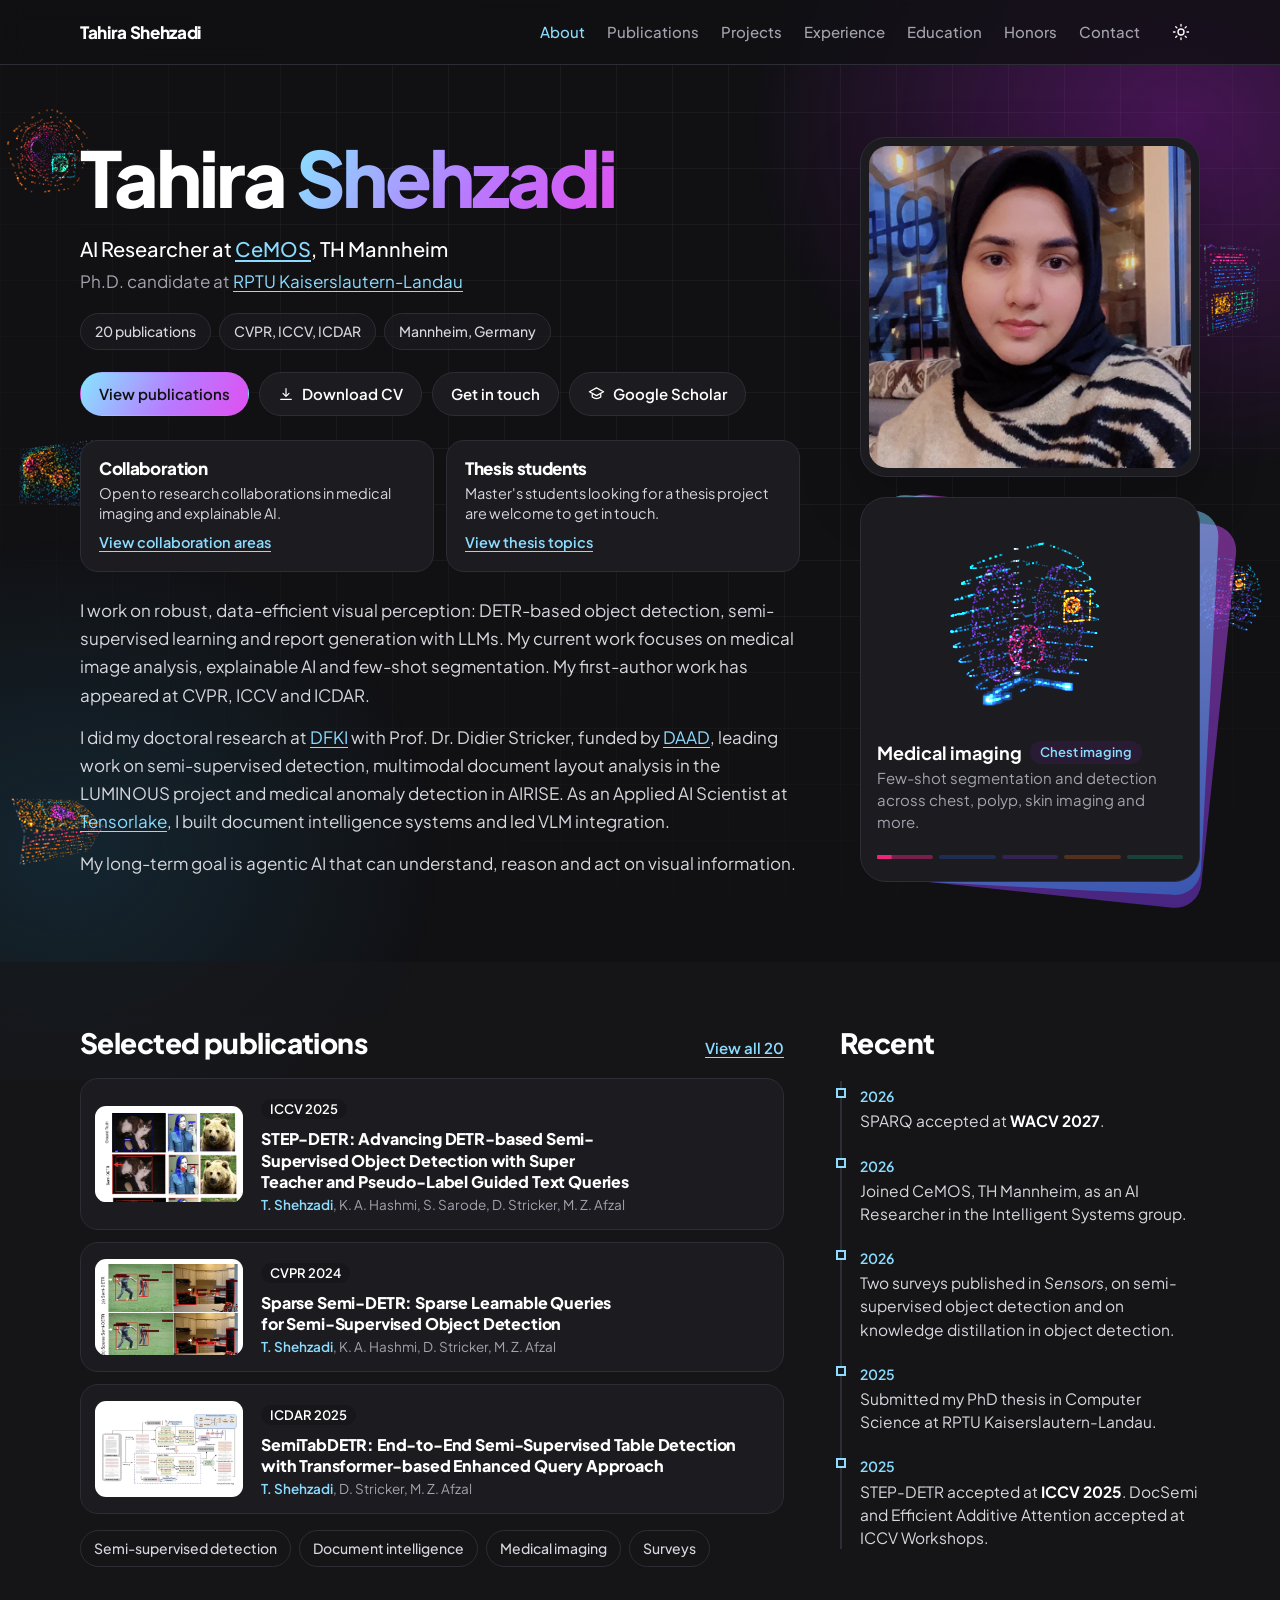
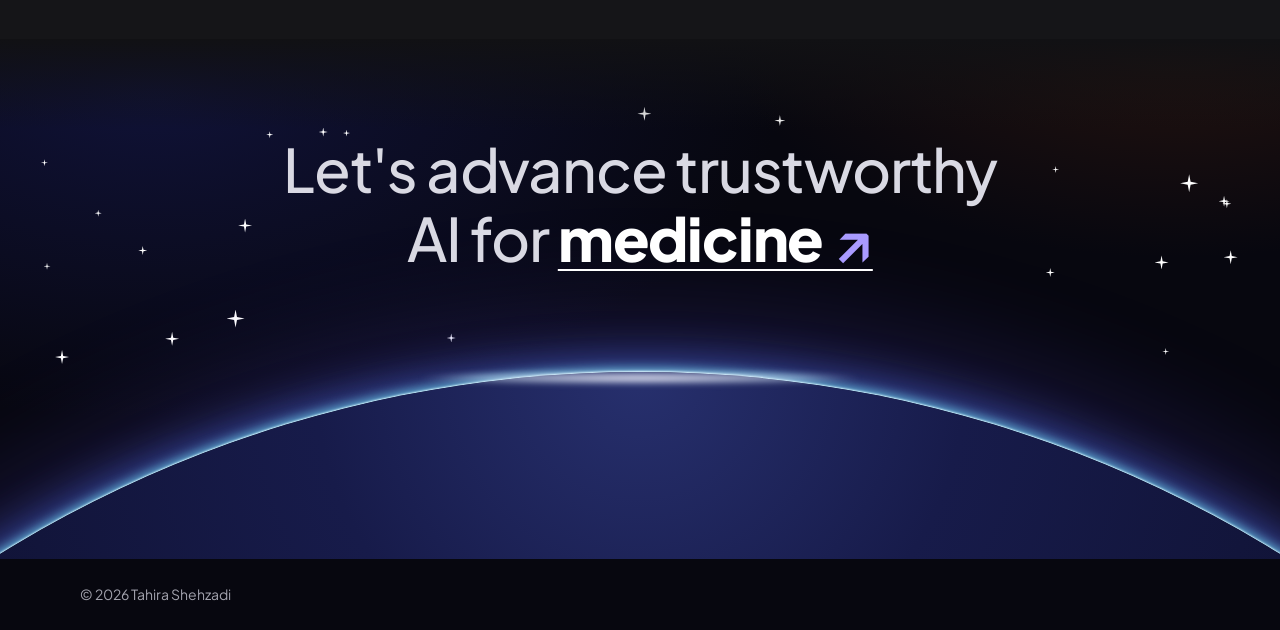
==== index.html @ 112db19a "Add thesis topic and collaboration pages Co-Authored-By: Claude Opus 5.5 <noreply@anthropic.com> Cla" ====
<!DOCTYPE html>
<html lang="en">
<head>
<meta charset="utf-8">
<meta name="viewport" content="width=device-width, initial-scale=1">
<title>Tahira Shehzadi</title>
<meta name="description" content="Tahira Shehzadi, AI Researcher at CeMOS, TH Mannheim. Research on object detection, medical image analysis, explainable AI and report generation with LLMs.">
<meta name="author" content="Tahira Shehzadi">
<meta property="og:title" content="Tahira Shehzadi">
<meta property="og:description" content="Research on object detection, medical image analysis, explainable AI and report generation with LLMs.">
<meta property="og:type" content="website">
<meta property="og:image" content="https://tahirashehzadi.github.io/assets/og.png">
<meta property="og:url" content="https://tahirashehzadi.github.io/">
<meta name="twitter:card" content="summary_large_image">
<meta name="twitter:image" content="https://tahirashehzadi.github.io/assets/og.png">
<link rel="canonical" href="https://tahirashehzadi.github.io/">
<script type="application/ld+json">{"@context":"https://schema.org","@type":"Person","name":"Tahira Shehzadi","jobTitle":"AI Researcher","url":"https://tahirashehzadi.github.io/","affiliation":{"@type":"Organization","name":"CeMOS, TH Mannheim"},"sameAs":["https://scholar.google.com/citations?user=-QzlQU8AAAAJ","https://github.com/tahirashehzadi","https://www.linkedin.com/in/tahira45/","https://x.com/tahira_31"]}</script>
<link rel="icon" href="data:image/svg+xml,%3Csvg xmlns='http://www.w3.org/2000/svg' viewBox='0 0 32 32'%3E%3Crect width='32' height='32' rx='6' fill='%231f2a3a'/%3E%3Cpath d='M6 12V6h6M20 6h6v6M26 20v6h-6M12 26H6v-6' fill='none' stroke='%2338bdde' stroke-width='2.5'/%3E%3C/svg%3E">
<link rel="preconnect" href="https://fonts.googleapis.com">
<link rel="preconnect" href="https://fonts.gstatic.com" crossorigin>
<link rel="stylesheet" href="https://fonts.googleapis.com/css2?family=Plus+Jakarta+Sans:wght@400;500;600;700;800&display=swap">
<link rel="stylesheet" href="style.css?v=20261118r">
<script>(function(){var d=document.documentElement,t;d.classList.add('js');try{t=localStorage.getItem('site-theme')}catch(e){}if(t!=='light')d.classList.add('dark')})();</script>
</head>
<body>
<canvas class="bg-cloud" id="bg-cloud" aria-hidden="true"></canvas>
<a class="skip" href="#main">Skip to content</a>
<header class="top"><div class="wrap top-in">
  <a class="brand" href="#about">Tahira Shehzadi</a>
  <button class="icon-btn menu" type="button" id="menu" aria-expanded="false" aria-controls="nav" aria-label="Menu"><svg class="ico" viewBox="0 0 24 24" width="20" height="20" aria-hidden="true"><path d="M4 7h16M4 12h16M4 17h16"/></svg></button>
  <nav id="nav" aria-label="Main"><a href="#about" data-nav="about">About</a><a href="#publications" data-nav="publications">Publications</a><a href="#projects" data-nav="projects">Projects</a><a href="#experience" data-nav="experience">Experience</a><a href="#education" data-nav="education">Education</a><a href="#honors" data-nav="honors">Honors</a><a href="#contact" data-nav="contact">Contact</a></nav>
  <button class="icon-btn" type="button" id="theme" aria-label="Switch color theme"><span class="i-moon"><svg class="ico" viewBox="0 0 24 24" width="18" height="18" aria-hidden="true"><path d="M20 14.500A8.5 8.5 0 0 1 9.5 4a8.5 8.5 0 1 0 10.5 10.500z"/></svg></span><span class="i-sun"><svg class="ico" viewBox="0 0 24 24" width="18" height="18" aria-hidden="true"><circle cx="12" cy="12" r="4"/><path d="M12 2v2M12 20v2M2 12h2M20 12h2M5 5l1.5 1.500M17.5 17.5 19 19M5 19l1.5-1.500M17.5 6.5 19 5"/></svg></span></button>
</div></header>
<main id="main">
<section class="page" id="about" aria-labelledby="h-about">
<div class="hero">
<div class="wrap hero-grid">
  <div class="intro">
    <h1 id="h-about" tabindex="-1">Tahira <span class="grad">Shehzadi</span></h1>
    <p class="role">AI Researcher at <a href="https://www.cemos.hs-mannheim.de/" target="_blank" rel="noopener">CeMOS</a>, TH Mannheim</p>
    <p class="role sub">Ph.D. candidate at <a href="https://rptu.de/" target="_blank" rel="noopener">RPTU Kaiserslautern-Landau</a></p>
    <ul class="pills"><li>20 publications</li><li>CVPR, ICCV, ICDAR</li><li>Mannheim, Germany</li></ul>
    <div class="actions">
      <a class="btn primary" href="#publications">View publications</a>
      <a class="btn" href="assets/CV.pdf" target="_blank" rel="noopener" data-cv><svg class="ico" viewBox="0 0 24 24" width="16" height="16" aria-hidden="true"><path d="M12 4v11M7.5 11l4.5 4.5 4.5-4.500M4 20h16"/></svg>Download CV</a>
      <a class="btn" href="#contact">Get in touch</a>
      <a class="btn" href="https://scholar.google.com/citations?user=-QzlQU8AAAAJ&amp;hl=en" target="_blank" rel="noopener"><svg class="ico" viewBox="0 0 24 24" width="17" height="17" aria-hidden="true"><path d="M12 4 2 9.5 12 15l10-5.5z"/><path d="M6 12.5V17c3.5 2.7 8.5 2.7 12 0v-4.5"/></svg>Google Scholar</a>
    </div>
    <div class="connect-grid">
      <article><h2>Collaboration</h2><p>Open to research collaborations in medical imaging and explainable AI.</p><a href="#collaboration">View collaboration areas</a></article>
      <article><h2>Thesis students</h2><p>Master's students looking for a thesis project are welcome to get in touch.</p><a href="#thesis-topics">View thesis topics</a></article>
    </div>
    <p>I work on robust, data-efficient visual perception: DETR-based object detection, semi-supervised learning and report generation with LLMs. My current work focuses on medical image analysis, explainable AI and few-shot segmentation. My first-author work has appeared at CVPR, ICCV and ICDAR.</p>
    <p>I did my doctoral research at <a href="https://av.dfki.de/" target="_blank" rel="noopener">DFKI</a> with Prof. Dr. Didier Stricker, funded by <a href="https://www.daad.de/en/the-daad/who-we-are/" target="_blank" rel="noopener">DAAD</a>, leading work on semi-supervised detection, multimodal document layout analysis in the LUMINOUS project and medical anomaly detection in AIRISE. As an Applied AI Scientist at <a href="https://www.tensorlake.ai" target="_blank" rel="noopener">Tensorlake</a>, I built document intelligence systems and led VLM integration.</p>
    <p>My long-term goal is agentic AI that can understand, reason and act on visual information.</p>
  </div>
  <div class="side"><figure class="portrait"><img src="assets/tahira.webp" alt="Portrait of Tahira Shehzadi" width="720" height="770"></figure><figure class="cloud"><div class="cloud-card"><canvas id="cloud" role="img" aria-label="Colorful rotating 3D point cloud that changes between medical images, a document, a neural network, a model explanation and a written report"></canvas><figcaption><div id="cloud-copy"><div class="cloud-head"><strong id="cloud-title">Medical imaging</strong><span id="cloud-sub">Chest imaging</span></div><p id="cloud-text">Few-shot segmentation and detection across chest, polyp, skin imaging and more.</p></div><div class="cloud-tabs" role="group" aria-label="Choose a research area"><button type="button" data-cloud="0" data-title="Medical imaging" data-text="Few-shot segmentation and detection across chest, polyp, skin imaging and more." style="--tab:#ec267c" aria-label="Medical imaging"><i></i></button><button type="button" data-cloud="1" data-title="Document intelligence" data-text="Reading layouts, tables and fine details in complex documents." style="--tab:#2563eb" aria-label="Document intelligence"><i></i></button><button type="button" data-cloud="2" data-title="Detection transformers" data-text="DETR-based models that learn to detect objects from limited annotation." style="--tab:#7c3aed" aria-label="Detection transformers"><i></i></button><button type="button" data-cloud="3" data-title="Explainable AI" data-text="Making medical AI models transparent and understandable for clinicians." style="--tab:#f97316" aria-label="Explainable AI"><i></i></button><button type="button" data-cloud="4" data-title="Report generation" data-text="Using LLMs to turn visual findings into clear, structured reports." style="--tab:#10b981" aria-label="Report generation"><i></i></button></div></figcaption></div></figure></div>
</div></div>
<div class="band">
<div class="wrap band-grid">
  <div><div class="sel-head"><h2>Selected publications</h2><a href="#publications">View all 20</a></div><div class="sel-list"><article class="sel"><div class="sel-img"><img src="assets/step-detr.webp" alt="STEP-DETR figure" width="780" height="730" loading="lazy"></div><div><span class="badge">ICCV 2025</span><h3><a href="https://openaccess.thecvf.com/content/ICCV2025/papers/Shehzadi_STEP-DETR_Advancing_DETR-based_Semi-Supervised_Object_Detection_with_Super_Teacher_and_ICCV_2025_paper.pdf" target="_blank" rel="noopener">STEP-DETR: Advancing DETR-based Semi-Supervised Object Detection with Super Teacher and Pseudo-Label Guided Text Queries</a></h3><p><strong>T. Shehzadi</strong>, K. A. Hashmi, S. Sarode, D. Stricker, M. Z. Afzal</p></div></article><article class="sel"><div class="sel-img"><img src="assets/sparse-semi-detr.webp" alt="Sparse Semi-DETR figure" width="900" height="634" loading="lazy"></div><div><span class="badge">CVPR 2024</span><h3><a href="https://openaccess.thecvf.com/content/CVPR2024/papers/Shehzadi_Sparse_Semi-DETR_Sparse_Learnable_Queries_for_Semi-Supervised_Object_Detection_CVPR_2024_paper.pdf" target="_blank" rel="noopener">Sparse Semi-DETR: Sparse Learnable Queries for Semi-Supervised Object Detection</a></h3><p><strong>T. Shehzadi</strong>, K. A. Hashmi, D. Stricker, M. Z. Afzal</p></div></article><article class="sel"><div class="sel-img"><img src="assets/semitabdetr.webp" alt="SemiTabDETR figure" width="900" height="477" loading="lazy"></div><div><span class="badge">ICDAR 2025</span><h3><a href="https://link.springer.com/chapter/10.1007/978-3-032-04614-7_15" target="_blank" rel="noopener">SemiTabDETR: End-to-End Semi-Supervised Table Detection with Transformer-based Enhanced Query Approach</a></h3><p><strong>T. Shehzadi</strong>, D. Stricker, M. Z. Afzal</p></div></article></div><nav class="filters sel-topics" aria-label="Browse publications by topic"><a class="filter" href="#publications-semi">Semi-supervised detection</a><a class="filter" href="#publications-documents">Document intelligence</a><a class="filter" href="#publications-medical">Medical imaging</a><a class="filter" href="#publications-surveys">Surveys</a></nav></div>
  <aside class="recent"><h2>Recent</h2><ol><li><time>2026</time><p>SPARQ accepted at <strong>WACV 2027</strong>.</p></li><li><time>2026</time><p>Joined CeMOS, TH Mannheim, as an AI Researcher in the Intelligent Systems group.</p></li><li><time>2026</time><p>Two surveys published in <em>Sensors</em>, on semi-supervised object detection and on knowledge distillation in object detection.</p></li><li><time>2025</time><p>Submitted my PhD thesis in Computer Science at RPTU Kaiserslautern-Landau.</p></li><li><time>2025</time><p>STEP-DETR accepted at <strong>ICCV 2025</strong>. DocSemi and Efficient Additive Attention accepted at ICCV Workshops.</p></li></ol></aside>
</div></div>
</section>
<section class="page" id="publications" aria-labelledby="h-publications"><div class="wrap narrow"><header class="page-head"><h1 id="h-publications" tabindex="-1">Publications</h1><p class="lead"><a href="https://scholar.google.com/citations?user=-QzlQU8AAAAJ&amp;hl=en" target="_blank" rel="noopener">Full list on Google Scholar</a></p></header>
<label class="search"><svg class="ico" viewBox="0 0 24 24" width="17" height="17" aria-hidden="true"><circle cx="11" cy="11" r="6.5"/><path d="m16 16 4.5 4.5"/></svg><span class="vh">Search publications</span><input id="q" type="search" placeholder="Search by title, author or venue" autocomplete="off"></label>
<nav class="filters" aria-label="Filter by topic"><a class="filter" href="#publications" data-filter="all">All</a><a class="filter" href="#publications-semi" data-filter="semi">Semi-supervised object detection</a><a class="filter" href="#publications-documents" data-filter="documents">Document layout and table detection</a><a class="filter" href="#publications-medical" data-filter="medical">Medical imaging</a><a class="filter" href="#publications-surveys" data-filter="surveys">Surveys and reviews</a><a class="filter" href="#publications-other" data-filter="other">Other contributions</a></nav>
<p class="count" id="count" role="status"></p>
<section class="pub-group" data-group="semi"><h2>Semi-supervised object detection</h2><article class="pub featured" data-topic="semi">
  <div class="pub-body">
    <p class="badges"><span class="badge">ICCV 2025</span><span class="badge strong">Featured</span></p>
    <h3>STEP-DETR: Advancing DETR-based Semi-Supervised Object Detection with Super Teacher and Pseudo-Label Guided Text Queries</h3>
    <p class="authors"><strong>T. Shehzadi</strong>, K. A. Hashmi, S. Sarode, D. Stricker, M. Z. Afzal</p>
    <ul class="points"><li>Super Teacher generates higher-quality pseudo-labels for the student.</li><li>Pseudo-Label Text Queries balance confidence across common and rare categories.</li><li>Denoising Text Guided Object Queries use contrastive learning to separate objects from background.</li><li>Reaches 45.4 mAP with 10% labeled data, 1.9 above Semi-DETR.</li></ul>
    <p class="links"><a class="chip-link" href="https://openaccess.thecvf.com/content/ICCV2025/papers/Shehzadi_STEP-DETR_Advancing_DETR-based_Semi-Supervised_Object_Detection_with_Super_Teacher_and_ICCV_2025_paper.pdf" target="_blank" rel="noopener">Paper</a><a class="chip-link" href="https://openaccess.thecvf.com/content/ICCV2025/supplemental/Shehzadi_STEP-DETR_Advancing_DETR-based_ICCV_2025_supplemental.pdf" target="_blank" rel="noopener">Supplementary</a><a class="chip-link" href="https://iccv.thecvf.com/media/iccv-2025/Slides/1214_8PMPvKr.pdf" target="_blank" rel="noopener">Slides</a><a class="chip-link" href="https://iccv.thecvf.com/media/PosterPDFs/ICCV%202025/1214.png?t=1758726975.4345603" target="_blank" rel="noopener">Poster</a><button class="chip-link" type="button" data-bib>BibTeX</button></p><template>@InProceedings{Shehzadi_2025_ICCV,
  author    = {Shehzadi, Tahira and Hashmi, Khurram Azeem and Sarode, Shalini and Stricker, Didier and Afzal, Muhammad Zeshan},
  title     = {STEP-DETR: Advancing DETR-based Semi-Supervised Object Detection with Super Teacher and Pseudo-Label Guided Text Queries},
  booktitle = {Proceedings of the IEEE/CVF International Conference on Computer Vision (ICCV)},
  month     = {October},
  year      = {2025},
  pages     = {3069-3079}
}</template>
  </div>
  <div class="teaser"><img src="assets/step-detr.webp" alt="STEP-DETR figure" width="780" height="730" loading="lazy"></div>
</article><article class="pub featured" data-topic="semi">
  <div class="pub-body">
    <p class="badges"><span class="badge">CVPR 2024</span><span class="badge strong">Featured</span></p>
    <h3>Sparse Semi-DETR: Sparse Learnable Queries for Semi-Supervised Object Detection</h3>
    <p class="authors"><strong>T. Shehzadi</strong>, K. A. Hashmi, D. Stricker, M. Z. Afzal</p>
    <ul class="points"><li>Query Refinement Module improves object queries, helping with small and partially occluded objects.</li><li>Reliable Pseudo-Label Filtering Module keeps only high-quality pseudo-labels.</li><li>Evaluated on the MS-COCO and Pascal VOC detection benchmarks.</li></ul>
    <p class="links"><a class="chip-link" href="https://openaccess.thecvf.com/content/CVPR2024/papers/Shehzadi_Sparse_Semi-DETR_Sparse_Learnable_Queries_for_Semi-Supervised_Object_Detection_CVPR_2024_paper.pdf" target="_blank" rel="noopener">Paper</a><a class="chip-link" href="https://www.youtube.com/watch?v=lCjCveKC8ys&amp;ab_channel=TahiraShehzadi" target="_blank" rel="noopener">Video</a><a class="chip-link" href="https://openaccess.thecvf.com/content/CVPR2024/supplemental/Shehzadi_Sparse_Semi-DETR_Sparse_CVPR_2024_supplemental.pdf" target="_blank" rel="noopener">Supplementary</a><a class="chip-link" href="https://cvpr.thecvf.com/media/cvpr-2024/Slides/30138.pdf" target="_blank" rel="noopener">Slides</a><a class="chip-link" href="https://cvpr.thecvf.com/media/PosterPDFs/CVPR%202024/30138.png?t=1717582596.821112" target="_blank" rel="noopener">Poster</a></p>
  </div>
  <div class="teaser"><img src="assets/sparse-semi-detr.webp" alt="Sparse Semi-DETR figure" width="900" height="634" loading="lazy"></div>
</article><article class="pub" data-topic="semi">
  <div class="pub-body">
    <p class="badges"><span class="badge">Applied Sciences 2022</span></p>
    <h3>Mask-Aware Semi-Supervised Object Detection in Floor Plans</h3>
    <p class="authors"><strong>T. Shehzadi</strong>, K. A. Hashmi, A. Pagani, M. Liwicki, D. Stricker, M. Z. Afzal</p>
    
    <p class="links"><a class="chip-link" href="https://www.mdpi.com/2076-3417/12/19/9398" target="_blank" rel="noopener">Paper</a></p>
  </div>
  <div class="teaser"><img src="assets/floor-plan.webp" alt="Mask-Aware Semi-Supervised Object Detection in Floor Plans figure" width="900" height="562" loading="lazy"></div>
</article></section><section class="pub-group" data-group="documents"><h2>Document layout and table detection</h2><article class="pub" data-topic="documents">
  <div class="pub-body">
    <p class="badges"><span class="badge">ICDAR 2025</span></p>
    <h3>SemiTabDETR: End-to-End Semi-Supervised Table Detection with Transformer-based Enhanced Query Approach</h3>
    <p class="authors"><strong>T. Shehzadi</strong>, D. Stricker, M. Z. Afzal</p>
    
    <p class="links"><a class="chip-link" href="https://link.springer.com/chapter/10.1007/978-3-032-04614-7_15" target="_blank" rel="noopener">Paper</a></p>
  </div>
  <div class="teaser"><img src="assets/semitabdetr.webp" alt="SemiTabDETR figure" width="900" height="477" loading="lazy"></div>
</article><article class="pub" data-topic="documents">
  <div class="pub-body">
    <p class="badges"><span class="badge">ICCV Workshop 2025</span></p>
    <h3>Efficient Additive Attention for Transformer-based Semi-supervised Document Layout Analysis</h3>
    <p class="authors"><strong>T. Shehzadi</strong>, I. Ifza, D. Stricker, M. Z. Afzal</p>
    
    <p class="links"><a class="chip-link" href="https://openaccess.thecvf.com/content/ICCV2025W/WiCV/papers/Shehzadi_Efficient_Additive_Attention_for_Transformer-based_Semi-supervised_Document_Layout_Analysis_ICCVW_2025_paper.pdf" target="_blank" rel="noopener">Paper</a></p>
  </div>
  <div class="teaser"><img src="assets/additive.webp" alt="Efficient Additive Attention for Transformer-based Semi-supervised Document Layout Analysis figure" width="900" height="381" loading="lazy"></div>
</article><article class="pub" data-topic="documents">
  <div class="pub-body">
    <p class="badges"><span class="badge">ICCV Workshop 2025</span></p>
    <h3>DocSemi: Efficient Document Layout Analysis with Guided Queries</h3>
    <p class="authors"><strong>T. Shehzadi</strong>, I. Ifza, D. Stricker, M. Z. Afzal</p>
    
    <p class="links"><a class="chip-link" href="https://openaccess.thecvf.com/content/ICCV2025W/VisionDocs/papers/Shehzadi_DocSemi_Efficient_Document_Layout_Analysis_with_Guided_Queries_ICCVW_2025_paper.pdf" target="_blank" rel="noopener">Paper</a></p>
  </div>
  <div class="teaser"><img src="assets/docsemi.webp" alt="DocSemi figure" width="900" height="270" loading="lazy"></div>
</article><article class="pub" data-topic="documents">
  <div class="pub-body">
    <p class="badges"><span class="badge">ICDAR 2024</span></p>
    <h3>A Hybrid Approach for Document Layout Analysis in Document Images</h3>
    <p class="authors"><strong>T. Shehzadi</strong>, D. Stricker, M. Z. Afzal</p>
    
    <p class="links"><a class="chip-link" href="https://link.springer.com/chapter/10.1007/978-3-031-70546-5_2" target="_blank" rel="noopener">Paper</a></p>
  </div>
  <div class="teaser"><img src="assets/hybrid.webp" alt="A Hybrid Approach for Document Layout Analysis in Document Images figure" width="900" height="900" loading="lazy"></div>
</article><article class="pub" data-topic="documents">
  <div class="pub-body">
    <p class="badges"><span class="badge">ICDAR 2024</span></p>
    <h3>Towards End-to-End Semi-Supervised Table Detection with Semantic Aligned Matching Transformer</h3>
    <p class="authors"><strong>T. Shehzadi</strong>, S. Sarode, D. Stricker, M. Z. Afzal</p>
    
    <p class="links"><a class="chip-link" href="https://link.springer.com/chapter/10.1007/978-3-031-70549-6_18" target="_blank" rel="noopener">Paper</a></p>
  </div>
  <div class="teaser"><img src="assets/sam-table.webp" alt="Towards End-to-End Semi-Supervised Table Detection with Semantic Aligned Matching Transformer figure" width="900" height="447" loading="lazy"></div>
</article><article class="pub" data-topic="documents">
  <div class="pub-body">
    <p class="badges"><span class="badge">ICDAR Workshop 2024</span></p>
    <h3>Enhanced Bank Check Security: Introducing a Novel Dataset and Transformer-Based Approach for Detection and Verification</h3>
    <p class="authors">M. S. Khan*, <strong>T. Shehzadi*</strong>, R. Noor, D. Stricker, M. Z. Afzal</p>
    
    <p class="links"><a class="chip-link" href="https://link.springer.com/chapter/10.1007/978-3-031-70442-0_3" target="_blank" rel="noopener">Paper</a><a class="chip-link" href="https://github.com/tahirashehzadi/bank-check-security/blob/main/README.md" target="_blank" rel="noopener">Code</a></p>
  </div>
  <div class="teaser"><img src="assets/bank-check.webp" alt="Enhanced Bank Check Security figure" width="900" height="545" loading="lazy"></div>
</article><article class="pub" data-topic="documents">
  <div class="pub-body">
    <p class="badges"><span class="badge">IJDAR 2024</span></p>
    <h3>End-to-End Semi-Supervised Approach with Modulated Object Queries for Table Detection in Documents</h3>
    <p class="authors">I. Ehsan, <strong>T. Shehzadi</strong>, D. Stricker, M. Z. Afzal</p>
    
    <p class="links"><a class="chip-link" href="https://link.springer.com/article/10.1007/s10032-024-00471-0" target="_blank" rel="noopener">Paper</a></p>
  </div>
  <div class="teaser"><img src="assets/ijdar.webp" alt="End-to-End Semi-Supervised Approach with Modulated Object Queries for Table Detection in Documents figure" width="900" height="493" loading="lazy"></div>
</article><article class="pub" data-topic="documents">
  <div class="pub-body">
    <p class="badges"><span class="badge">ICDAR Workshop 2024</span></p>
    <h3>UnSupDLA: Towards Unsupervised Document Layout Analysis</h3>
    <p class="authors">T. Sheikh*, <strong>T. Shehzadi*</strong>, R. Noor, D. Stricker, M. Z. Afzal</p>
    
    <p class="links"><a class="chip-link" href="https://link.springer.com/chapter/10.1007/978-3-031-70442-0_9" target="_blank" rel="noopener">Paper</a></p>
  </div>
  <div class="teaser"><img src="assets/unsupdla.webp" alt="UnSupDLA figure" width="900" height="644" loading="lazy"></div>
</article><article class="pub" data-topic="documents">
  <div class="pub-body">
    <p class="badges"><span class="badge">ICDAR 2023</span></p>
    <h3>Towards End-to-End Semi-Supervised Table Detection with Deformable Transformer</h3>
    <p class="authors"><strong>T. Shehzadi</strong>, K. A. Hashmi, M. Liwicki, D. Stricker, M. Z. Afzal</p>
    
    <p class="links"><a class="chip-link" href="https://link.springer.com/chapter/10.1007/978-3-031-41679-8_4" target="_blank" rel="noopener">Paper</a></p>
  </div>
  <div class="teaser"><img src="assets/def-semi.webp" alt="Towards End-to-End Semi-Supervised Table Detection with Deformable Transformer figure" width="900" height="598" loading="lazy"></div>
</article></section><section class="pub-group" data-group="medical"><h2>Medical imaging</h2><article class="pub" data-topic="medical">
  <div class="pub-body">
    <p class="badges"><span class="badge">MIUA 2025</span></p>
    <h3>FD-SSD: Semi-supervised Detection of Bone Fenestration and Dehiscence in Intraoral Images</h3>
    <p class="authors"><strong>T. Shehzadi</strong>, I. Ifza, D. Stricker, M. Z. Afzal</p>
    
    <p class="links"><a class="chip-link" href="https://link.springer.com/chapter/10.1007/978-3-031-98691-8_1" target="_blank" rel="noopener">Paper</a></p>
  </div>
  <div class="teaser"><img src="assets/fd-ssd.webp" alt="FD-SSD figure" width="900" height="533" loading="lazy"></div>
</article></section><section class="pub-group" data-group="surveys"><h2>Surveys and reviews</h2><article class="pub" data-topic="surveys">
  <div class="pub-body">
    <p class="badges"><span class="badge">Sensors 2026</span></p>
    <h3>Semi-Supervised Object Detection: A Survey on Progress from CNN to Transformer</h3>
    <p class="authors"><strong>T. Shehzadi</strong>, I. Ifza, M. Liwicki, D. Stricker, M. Z. Afzal</p>
    
    <p class="links"><a class="chip-link" href="https://www.mdpi.com/1424-8220/26/1/310" target="_blank" rel="noopener">Paper</a></p>
  </div>
  <div class="teaser"><img src="assets/semi-review.webp" alt="Semi-Supervised Object Detection figure" width="900" height="707" loading="lazy"></div>
</article><article class="pub" data-topic="surveys">
  <div class="pub-body">
    <p class="badges"><span class="badge">Sensors 2026</span></p>
    <h3>Knowledge Distillation in Object Detection: A Survey from CNN to Transformer</h3>
    <p class="authors"><strong>T. Shehzadi</strong>, R. Noor, I. Ifza, M. Liwicki, D. Stricker, M. Z. Afzal</p>
    
    <p class="links"><a class="chip-link" href="https://www.mdpi.com/1424-8220/26/1/292" target="_blank" rel="noopener">Paper</a></p>
  </div>
  <div class="teaser"><img src="assets/kd-survey.webp" alt="Knowledge Distillation in Object Detection figure" width="900" height="448" loading="lazy"></div>
</article><article class="pub" data-topic="surveys">
  <div class="pub-body">
    <p class="badges"><span class="badge">Sensors 2025</span></p>
    <h3>Object Detection with Transformers: A Review</h3>
    <p class="authors"><strong>T. Shehzadi</strong>, K. A. Hashmi, D. Stricker, M. Z. Afzal</p>
    
    <p class="links"><a class="chip-link" href="https://www.mdpi.com/1424-8220/25/19/6025" target="_blank" rel="noopener">Paper</a><a class="chip-link" href="https://github.com/mindgarage-shan/transformer_object_detection_survey" target="_blank" rel="noopener">Code</a></p>
  </div>
  <div class="teaser"><img src="assets/transformer-survey.webp" alt="Object Detection with Transformers figure" width="900" height="559" loading="lazy"></div>
</article></section><section class="pub-group" data-group="other"><h2>Other contributions</h2><article class="pub" data-topic="other">
  <div class="pub-body">
    <p class="badges"><span class="badge">IntelliSys 2025</span></p>
    <h3>Classroom-Inspired Multi-mentor Distillation with Adaptive Learning Strategies</h3>
    <p class="authors">S. Sarode, M. S. Khan, <strong>T. Shehzadi</strong>, D. Stricker, M. Z. Afzal</p>
    
    <p class="links"><a class="chip-link" href="https://link.springer.com/chapter/10.1007/978-3-031-99965-9_19" target="_blank" rel="noopener">Paper</a></p>
  </div>
  <div class="teaser"><img src="assets/classroom-kd.webp" alt="Classroom-Inspired Multi-mentor Distillation with Adaptive Learning Strategies figure" width="900" height="408" loading="lazy"></div>
</article><article class="pub" data-topic="other">
  <div class="pub-body">
    <p class="badges"><span class="badge">IRASE 2021</span></p>
    <h3>Geometric Features and Traffic Dynamic Analysis on 4-leg Intersections</h3>
    <p class="authors">W. Saeed, M. S. Saleh, M. N. Gull, H. Raza, R. Saeed, <strong>T. Shehzadi</strong></p>
    
    <p class="links"><a class="chip-link" href="https://akjournals.com/view/journals/1848/15/2/article-p171.xml" target="_blank" rel="noopener">Paper</a></p>
  </div>
  <div class="teaser"><img src="assets/traffic.webp" alt="Geometric Features and Traffic Dynamic Analysis on 4-leg Intersections figure" width="900" height="376" loading="lazy"></div>
</article><article class="pub" data-topic="other">
  <div class="pub-body">
    <p class="badges"><span class="badge">IRASE 2021</span></p>
    <h3>Protein Active Site Prediction for Early Drug Discovery and Designing</h3>
    <p class="authors">A. Yousaf, <strong>T. Shehzadi</strong>, A. Farooq, K. Ilyas</p>
    
    <p class="links"><a class="chip-link" href="https://www.researchgate.net/publication/354444464_Protein_active_site_prediction_for_early_drug_discovery_and_designing" target="_blank" rel="noopener">Paper</a></p>
  </div>
  <div class="teaser"><img src="assets/protein.webp" alt="Protein Active Site Prediction for Early Drug Discovery and Designing figure" width="900" height="656" loading="lazy"></div>
</article><article class="pub" data-topic="other">
  <div class="pub-body">
    <p class="badges"><span class="badge">RAEE &amp; CS 2020</span></p>
    <h3>Intelligent Predictor Using Cancer-Related Biologically Information Extraction from Cancer Transcriptomes</h3>
    <p class="authors"><strong>T. Shehzadi</strong>, A. Majid, M. Hameed, A. Farooq, A. Yousaf</p>
    
    <p class="links"><a class="chip-link" href="https://ieeexplore.ieee.org/document/9265692" target="_blank" rel="noopener">Paper</a></p>
  </div>
  <div class="teaser"><img src="assets/cancer-pred.webp" alt="Intelligent Predictor Using Cancer-Related Biologically Information Extraction from Cancer Transcriptomes figure" width="900" height="422" loading="lazy"></div>
</article></section>
<p class="empty" id="empty" hidden>No papers match this search. Try a shorter term or select All.</p>
<p class="note">* Equal contribution</p></div></section>
<section class="page" id="projects" aria-labelledby="h-projects"><div class="wrap narrow"><header class="page-head"><h1 id="h-projects" tabindex="-1">Projects</h1><p class="lead">Current research and applied work.</p></header><section class="proj-part"><h2>Current work</h2><div class="work-grid"><article><h3>Explainable AI</h3><p>I work on making medical AI models more transparent and understandable for clinicians.</p></article><article><h3>Report generation with LLMs</h3><p>I explore how LLMs can turn visual findings into clear, structured reports that people can check against the image.</p></article><article><h3>Few-shot medical segmentation</h3><p>I work on segmenting structures in medical images from only a few annotated examples.</p></article></div></section><section class="proj-part"><h2>Applied projects</h2><article class="project">
  <div class="media"><img src="assets/generic-detection-hd.webp" alt="Generic object detection in challenging visual environments demonstration" width="1174" height="484" loading="lazy"></div>
  <div><p class="meta">Small, occluded and rare objects</p><h2>Generic object detection in challenging visual environments</h2><p>Detectors often struggle when objects cover only a few pixels, are partly hidden, or barely appear in the training data. This work strengthens spatial reasoning in dense scenes, recovers obscured objects from contextual cues, and stabilizes confidence for rare classes, so detection stays consistent in crowded scenes and long-tail distributions.</p><p class="tags"><span>Small objects</span><span>Occlusion</span><span>Long-tail detection</span></p></div>
</article><article class="project">
  <div class="media"><img src="assets/document-parsing-hd.webp" alt="Unified document parsing with fine-grained element detection demonstration" width="1500" height="820" loading="lazy"></div>
  <div><p class="meta">Document parsing</p><h2>Unified document parsing with fine-grained element detection</h2><p>Complex documents pack many visual components into dense layouts. Beyond text blocks, tables, figures and forms, this pipeline handles citations, handwritten and digital signatures, strikethrough detection and removal, stamps, watermarks and other fine-grained elements that matter in legal, academic and financial documents.</p><p class="tags"><span>Layout analysis</span><span>Signatures and stamps</span><span>Strikethrough removal</span></p></div>
</article></section></div></section>
<section class="page" id="experience" aria-labelledby="h-experience"><div class="wrap narrow"><header class="page-head"><h1 id="h-experience" tabindex="-1">Experience</h1><p class="lead">Research and applied AI roles.</p></header><div class="timeline"><article class="entry">
  <div class="logo"><img src="assets/logo-cemos.webp" alt="CeMOS Research and Transfer Center, TH Mannheim logo" width="240" height="64" loading="lazy"></div>
  <div class="entry-body"><div class="entry-top"><div><h2>AI Researcher</h2><p class="org">CeMOS Research and Transfer Center, TH Mannheim</p></div><p class="when">2026 – Present<br>Mannheim, Germany</p></div>
  <ul class="points"><li>Research in the Intelligent Systems group.</li><li>Current work covers medical image analysis, explainable AI and few-shot segmentation.</li></ul><p class="tags"><span>Object detection</span><span>Medical image analysis</span><span>Semi-supervised learning</span><span>Explainable AI</span><span>Few-shot segmentation</span><span>LLM report generation</span></p></div>
</article><article class="entry">
  <div class="logo"><img src="assets/logo-tensorlake.webp" alt="Tensorlake logo" width="240" height="224" loading="lazy"></div>
  <div class="entry-body"><div class="entry-top"><div><h2>Applied AI Scientist</h2><p class="org">Tensorlake</p></div><p class="when">Jan 2025 – Sep 2025<br>USA (remote)</p></div>
  <ul class="points"><li>Trained models that generate document layout data and built post-processing pipelines that improve layout consistency and OCR accuracy.</li><li>Developed a strikethrough pipeline covering data creation, model training and automatic removal before OCR.</li><li>Led VLM integration for document analysis, defining a JSON annotation schema and benchmarking Azure Document Intelligence, Amazon Textract, Google Gemini and DotsOCR for accuracy and latency.</li></ul><p class="tags"><span>Document intelligence</span><span>OCR</span><span>VLMs</span><span>Benchmarking</span></p></div>
</article><article class="entry">
  <div class="logo"><img src="assets/logo-dfki.webp" alt="German Research Center for Artificial Intelligence (DFKI) logo" width="240" height="76" loading="lazy"></div>
  <div class="entry-body"><div class="entry-top"><div><h2>PhD Researcher</h2><p class="org">German Research Center for Artificial Intelligence (DFKI)</p></div><p class="when">Oct 2021 – Dec 2025<br>Kaiserslautern, Germany</p></div>
  <ul class="points"><li>Led research on semi-supervised object detection for challenging 2D environments under the BMBF project.</li><li>Designed and deployed a vision-guided multimodal pipeline for document layout analysis under the LUMINOUS project, reaching about 98% precision.</li><li>Developed medical anomaly detection systems under the AIRISE project, meeting medical standards while reducing annotation and processing time by 70%.</li><li>Supervised Master&#x27;s students in semi-supervised, unsupervised and multimodal learning.</li></ul><p class="tags"><span>DETR</span><span>Semi-supervised learning</span><span>Multimodal learning</span><span>Medical imaging</span><span>Supervision</span></p></div>
</article></div></div></section>
<section class="page" id="education" aria-labelledby="h-education"><div class="wrap narrow"><header class="page-head"><h1 id="h-education" tabindex="-1">Education</h1><p class="lead">Degrees in computer science and electrical engineering.</p></header><div class="timeline"><article class="entry">
  <div class="logo"><img src="assets/logo-rptu.webp" alt="RPTU Kaiserslautern-Landau, Germany logo" width="240" height="235" loading="lazy"></div>
  <div class="entry-body"><div class="entry-top"><div><h2>Ph.D. in Computer Science</h2><p class="org">RPTU Kaiserslautern-Landau, Germany</p></div><p class="when">Oct 2021 – Present</p></div><p>Thesis submitted in October 2025. Supervised by Prof. Dr. Didier Stricker. Funded by a DAAD scholarship.</p></div>
</article><article class="entry">
  <div class="logo"><img src="assets/logo-pieas.webp" alt="Pakistan Institute of Engineering &amp; Applied Sciences (PIEAS), Islamabad logo" width="240" height="171" loading="lazy"></div>
  <div class="entry-body"><div class="entry-top"><div><h2>M.S. in Computer Science</h2><p class="org">Pakistan Institute of Engineering &amp; Applied Sciences (PIEAS), Islamabad</p></div><p class="when">Jan 2019 – Nov 2020</p></div><p>German grade 1.3. Merit-based PIEAS Fellowship.</p></div>
</article><article class="entry">
  <div class="logo"><img src="assets/logo-uet.webp" alt="University of Engineering and Technology, Lahore logo" width="240" height="227" loading="lazy"></div>
  <div class="entry-body"><div class="entry-top"><div><h2>B.Sc. in Electrical Engineering</h2><p class="org">University of Engineering and Technology, Lahore</p></div><p class="when">Sep 2014 – Jun 2018</p></div><p>German grade 1.4.</p></div>
</article></div></div></section>
<section class="page" id="honors" aria-labelledby="h-honors"><div class="wrap narrow"><header class="page-head"><h1 id="h-honors" tabindex="-1">Honors and service</h1><p class="lead">Fellowships, grants and peer review.</p></header><section class="hon-part"><h2>Peer review</h2><p class="hon-note">Reviewer for these conferences.</p><ul class="venues"><li><strong>NeurIPS</strong><span>2026</span></li><li><strong>CVPR</strong><span>2026</span></li><li><strong>WACV</strong><span>2025</span></li><li><strong>ICDAR</strong><span>2025</span></li><li><strong>MIUA</strong><span>2025</span></li></ul></section><section class="hon-part"><h2>Fellowships and awards</h2><ul class="honors"><li><h3>DAAD Fellowship</h3><p>PhD scholarship, 2021 – 2026</p></li><li><h3>NSF Travel Grant</h3><p>WiML Workshop at NeurIPS 2024</p></li><li><h3>PIEAS Fellowship</h3><p>Merit-based full scholarship for Master's studies</p></li><li><h3>Academic Excellence Medals</h3><p>Two nominations, Intermediate Studies, 2014</p></li></ul></section></div></section>
<section class="page" id="thesis-topics" aria-labelledby="h-thesis-topics"><div class="wrap narrow"><header class="page-head"><h1 id="h-thesis-topics" tabindex="-1">Thesis topics</h1><p class="lead">Topic ideas for Master's students. Each can be adapted to your background and interests.</p></header><div class="topic-grid"><article><h2>Few-shot medical image segmentation</h2><p>Segment structures from only a few labeled examples and test how well methods transfer between polyp, skin and chest images.</p></article><article><h2>Semi-supervised lesion detection</h2><p>Use unlabeled images and uncertainty-aware pseudo-labels to improve DETR-based detection of medical findings.</p></article><article><h2>Robustness across hospitals and devices</h2><p>Measure and reduce the performance drop when images come from a new scanner, site or patient group.</p></article><article><h2>Grounded report generation</h2><p>Link each sentence in an LLM-generated report to the image region that supports it.</p></article><article><h2>Detecting errors in generated reports</h2><p>Find unsupported or hallucinated findings and measure the clinical correctness of generated reports.</p></article></div><p class="topic-cta"><a class="btn primary" href="#contact">Ask about a thesis</a></p></div></section>
<section class="page" id="collaboration" aria-labelledby="h-collaboration"><div class="wrap narrow"><header class="page-head"><h1 id="h-collaboration" tabindex="-1">Collaboration</h1><p class="lead">Areas where I would welcome research partners.</p></header><div class="topic-grid"><article><h2>Clinical partners</h2><p>Radiology, gastroenterology and dermatology teams interested in data, expert annotation and clinical validation.</p></article><article><h2>Explainable AI research</h2><p>Joint work on transparent and interpretable models for medical imaging.</p></article><article><h2>Medical technology</h2><p>Testing few-shot and semi-supervised methods in real imaging workflows.</p></article><article><h2>Document AI</h2><p>Layout analysis, table detection and parsing of complex documents.</p></article></div><p class="topic-cta"><a class="btn primary" href="#contact">Discuss a collaboration</a></p></div></section>
<section class="page" id="contact" aria-labelledby="h-contact"><div class="wrap narrow"><header class="page-head"><h1 id="h-contact" tabindex="-1">Contact</h1><p class="lead">I welcome questions about my research and collaborations.</p></header><div class="contacts">
<div class="contact mailbox"><svg class="ico" viewBox="0 0 24 24" width="20" height="20" aria-hidden="true"><path d="M3 5h18v14H3z"/><path d="m3 7 9 6 9-6"/></svg><span><strong>Email</strong><small><a href="mailto:t.shehzadi@th-mannheim.de">t.shehzadi@th-mannheim.de</a></small></span><button class="chip-link" type="button" id="copy-mail" data-mail="t.shehzadi@th-mannheim.de">Copy</button></div>
<a class="contact" href="https://scholar.google.com/citations?user=-QzlQU8AAAAJ&amp;hl=en" target="_blank" rel="noopener"><svg class="ico" viewBox="0 0 24 24" width="20" height="20" aria-hidden="true"><path d="M12 4 2 9.5 12 15l10-5.5z"/><path d="M6 12.5V17c3.5 2.7 8.5 2.7 12 0v-4.5"/></svg><span><strong>Google Scholar</strong><small>Publications and citations</small></span></a>
<a class="contact" href="https://github.com/tahirashehzadi" target="_blank" rel="noopener"><svg class="ico" viewBox="0 0 24 24" width="20" height="20" aria-hidden="true"><path d="M9 19c-4 1.3-4-2-6-2.500M15 21v-3.300c0-1 .1-1.4-.5-2 2.8-.3 5.5-1.4 5.5-6a4.6 4.6 0 0 0-1.3-3.2 4.3 4.3 0 0 0-.1-3.200s-1-.3-3.4 1.300a11.6 11.6 0 0 0-6.2 0C6.6 3 5.6 3.3 5.6 3.300a4.3 4.3 0 0 0-.1 3.200A4.6 4.6 0 0 0 4.2 9.700c0 4.6 2.7 5.7 5.5 6-.6.6-.6 1.2-.5 2V21"/></svg><span><strong>GitHub</strong><small>tahirashehzadi</small></span></a>
<a class="contact" href="https://www.linkedin.com/in/tahira45/" target="_blank" rel="noopener"><svg class="ico" viewBox="0 0 24 24" width="20" height="20" aria-hidden="true"><path d="M4 9.500V20M4 4.500v.1M9 20v-10.500M9 14c0-5 7-5.5 7-.5V20h4v-7c0-6-6.5-6.5-11-3"/></svg><span><strong>LinkedIn</strong><small>tahira45</small></span></a>
<a class="contact" href="https://x.com/tahira_31" target="_blank" rel="noopener"><svg class="ico" viewBox="0 0 24 24" width="20" height="20" aria-hidden="true"><path d="m4 4 16 16M20 4 4 20"/></svg><span><strong>X</strong><small>tahira_31</small></span></a>
<a class="contact" href="https://www.cemos.hs-mannheim.de/" target="_blank" rel="noopener"><svg class="ico" viewBox="0 0 24 24" width="20" height="20" aria-hidden="true"><path d="M12 21s7-6.2 7-11.500a7 7 0 0 0-14 0C5 14.8 12 21 12 21z"/><circle cx="12" cy="9.5" r="2.3"/></svg><span><strong>Affiliation</strong><small>CeMOS, TH Mannheim, Germany</small></span></a>
</div></div></section>
</main>
<section class="galaxy" aria-labelledby="galaxy-title"><div class="stars" aria-hidden="true"><i style="left:90.8%;top:59.4%;--s:7px;--d:0.1s;--t:4.6s"></i><i style="left:3.4%;top:43.0%;--s:7px;--d:0.6s;--t:6.9s"></i><i style="left:49.8%;top:13.0%;--s:14px;--d:2.2s;--t:3.7s"></i><i style="left:95.2%;top:30.1%;--s:11px;--d:5.8s;--t:4.5s"></i><i style="left:95.6%;top:40.6%;--s:14px;--d:1.1s;--t:5.2s"></i><i style="left:17.7%;top:52.0%;--s:18px;--d:1.9s;--t:6.4s"></i><i style="left:20.8%;top:17.7%;--s:7px;--d:2.6s;--t:5.5s"></i><i style="left:92.2%;top:26.0%;--s:18px;--d:2.0s;--t:4.8s"></i><i style="left:26.8%;top:17.4%;--s:7px;--d:4.2s;--t:6.4s"></i><i style="left:90.2%;top:41.6%;--s:14px;--d:1.0s;--t:6.9s"></i><i style="left:7.4%;top:32.8%;--s:7px;--d:1.0s;--t:4.3s"></i><i style="left:3.2%;top:23.1%;--s:7px;--d:3.2s;--t:7.0s"></i><i style="left:95.5%;top:30.8%;--s:9px;--d:0.2s;--t:4.4s"></i><i style="left:10.8%;top:39.8%;--s:9px;--d:4.1s;--t:5.5s"></i><i style="left:24.9%;top:17.0%;--s:9px;--d:5.4s;--t:5.1s"></i><i style="left:34.9%;top:56.6%;--s:9px;--d:5.4s;--t:5.9s"></i><i style="left:81.7%;top:44.0%;--s:9px;--d:3.3s;--t:5.0s"></i><i style="left:60.5%;top:14.6%;--s:11px;--d:0.7s;--t:5.7s"></i><i style="left:82.2%;top:24.4%;--s:7px;--d:2.0s;--t:5.9s"></i><i style="left:12.9%;top:56.3%;--s:14px;--d:4.8s;--t:7.0s"></i><i style="left:4.3%;top:59.8%;--s:14px;--d:1.2s;--t:5.9s"></i><i style="left:18.6%;top:34.5%;--s:14px;--d:5.7s;--t:5.0s"></i></div><div class="planet" aria-hidden="true"></div><div class="wrap galaxy-copy"><h2 id="galaxy-title">Let's advance trustworthy<br>AI for <a href="#contact">medicine <span aria-hidden="true">↗</span></a></h2></div></section>
<footer class="foot"><div class="wrap">© 2026 Tahira Shehzadi</div></footer>
<dialog id="bib" aria-labelledby="bib-t"><div class="dlg-head"><h2 id="bib-t">BibTeX</h2><form method="dialog"><button class="chip-link">Close</button></form></div><pre id="bib-x" tabindex="0"></pre><button class="btn primary" type="button" id="bib-copy">Copy BibTeX</button></dialog>
<script src="main.js?v=20261118p"></script>
</body>
</html>
---- style.css ----
:root {
  --bg: #fff; --soft: #f3f7fa; --card: #fff; --ink: #1f2a3a; --text: #3b4758; --muted: #5a6778;
  --line: #dfe6ed; --accent: #0a7a9f; --accent-soft: #e3f3f8; --on-accent: #fff; --box: #0a7a9f;
  --grad: linear-gradient(120deg, #0a7a9f 5%, #7c3aed 58%, #c026d3 100%); --on-grad: #fff;
  --grid: rgb(15 23 42 / .05); --glow: rgb(175 30 211 / .14); --glow2: rgb(10 122 159 / .1);
  --font: "Plus Jakarta Sans", system-ui, -apple-system, "Segoe UI", sans-serif;
}
.dark {
  --bg: #111114; --soft: #17171b; --card: #1b1b20; --ink: #fff; --text: #d7d7de; --muted: #a3a3ae;
  --line: #2d2d35; --accent: #8bdcff; --accent-soft: #2a1b35; --on-accent: #111114; --box: #8bdcff;
  --grad: linear-gradient(120deg, #8bdcff 5%, #b77bff 55%, #e04ff0 100%); --on-grad: #111114;
  --grid: rgb(255 255 255 / .045); --glow: rgb(175 30 211 / .34); --glow2: rgb(40 150 200 / .16);
  color-scheme: dark;
}
*, *::before, *::after { box-sizing: border-box; }
html { -webkit-text-size-adjust: 100%; scroll-padding-top: 80px; background: var(--bg); }
.bg-cloud { position: fixed; inset: 0; z-index: -1; width: 100%; height: 100%; pointer-events: none; }
body { margin: 0; color: var(--text); font: 400 1.0625rem/1.65 var(--font); }
img { display: block; max-width: 100%; height: auto; }
h1, h2, h3, p, ul, ol, figure { margin: 0; }
ul, ol { padding: 0; list-style: none; }
h1, h2, h3 { color: var(--ink); line-height: 1.2; font-weight: 700; text-wrap: balance; }
h1:focus { outline: none; }
a { color: var(--accent); text-underline-offset: 3px; }
:focus-visible { outline: 2px solid var(--accent); outline-offset: 2px; border-radius: 3px; }
.ico { fill: none; stroke: currentColor; stroke-width: 1.8; stroke-linecap: round; stroke-linejoin: round; flex: none; }
.vh { position: absolute; width: 1px; height: 1px; overflow: hidden; clip-path: inset(50%); }
.wrap { width: min(1120px, 100% - 48px); margin-inline: auto; }
.narrow { width: min(920px, 100% - 48px); }
.skip { position: absolute; left: 12px; top: -60px; z-index: 60; padding: 8px 14px; background: var(--ink); color: var(--bg); border-radius: 6px; }
.skip:focus { top: 12px; }

/* Header */
.top { position: sticky; top: 0; z-index: 40; background: color-mix(in srgb, var(--bg) 90%, transparent); backdrop-filter: blur(10px); border-bottom: 1px solid var(--line); }
.top-in { display: flex; align-items: center; gap: 22px; min-height: 64px; }
.brand { margin-right: auto; color: var(--ink); font-weight: 700; text-decoration: none; }
#nav { display: flex; gap: 22px; }
#nav a { color: var(--muted); font-size: .9375rem; font-weight: 500; text-decoration: none; padding: 6px 0; }
#nav a:hover, #nav a[aria-current] { color: var(--accent); }
.icon-btn { display: grid; place-items: center; width: 38px; height: 38px; border: 0; border-radius: 8px; background: none; color: var(--ink); cursor: pointer; }
.icon-btn:hover { background: var(--soft); }
.menu { display: none; }
.i-sun, .dark .i-moon { display: none; }
.dark .i-sun, .i-moon { display: grid; }

/* Routing */
.js .page { display: none; }
.js .page.on { display: block; }

/* Home */
.hero { position: relative; overflow: hidden; padding: 72px 0 80px; }
.hero-grid { position: relative; display: grid; grid-template-columns: minmax(0, 1fr) 340px; gap: 60px; align-items: start; }
.intro { max-width: 66ch; }
.intro h1 { font-size: clamp(2.6rem, 6vw, 4rem); letter-spacing: -.02em; line-height: 1.05; }
.role { margin-top: 14px; color: var(--ink); font-size: 1.25rem; font-weight: 500; }
.role.sub { margin: 2px 0 26px; color: var(--muted); font-size: 1.0625rem; font-weight: 400; }
.intro > p:not(.role) + p:not(.role) { margin-top: 14px; }
.actions { display: flex; flex-wrap: wrap; gap: 10px; }
.btn { display: inline-flex; align-items: center; gap: 8px; min-height: 44px; padding: 9px 18px; border: 1px solid var(--line); border-radius: 8px; background: var(--card); color: var(--ink); font: 600 .9375rem var(--font); text-decoration: none; cursor: pointer; }
.btn:hover { border-color: var(--accent); color: var(--accent); }
.btn.primary { background: var(--ink); border-color: var(--ink); color: var(--bg); }
.btn.primary:hover { background: var(--accent); border-color: var(--accent); color: var(--on-accent); }
.portrait { position: relative; padding: 10px; background: var(--card); border: 1px solid var(--line); border-radius: 4px; }
.portrait img { width: 100%; aspect-ratio: 1; object-fit: cover; object-position: 50% 22%; }
.portrait::before, .portrait::after, .pub::before, .pub::after { content: ""; position: absolute; width: 22px; height: 22px; border: 2px solid var(--accent); pointer-events: none; }
.portrait::before { left: -5px; top: -5px; border-width: 2px 0 0 2px; }
.portrait::after { right: -5px; bottom: -5px; border-width: 0 2px 2px 0; }
.side { display: grid; gap: 20px; }
.cloud canvas { display: block; width: 100%; aspect-ratio: 340 / 250; }
.cloud figcaption { display: grid; gap: 12px; margin-top: 4px; }
#cloud-copy { min-height: 4.6em; }
#cloud-copy.fresh { animation: copy-in .45s ease-out; }
.cloud-head { display: flex; flex-wrap: wrap; align-items: center; gap: 4px 8px; }
#cloud-title { color: var(--ink); font-size: 1.125rem; line-height: 1.3; }
#cloud-sub { padding: 1px 8px; background: var(--accent-soft); border-radius: 4px; color: var(--accent); font-size: .8125rem; font-weight: 600; }
#cloud-sub[hidden] { display: none; }
#cloud-text { margin-top: 3px; color: var(--muted); font-size: .9375rem; line-height: 1.45; }
.cloud-tabs { display: grid; grid-template-columns: repeat(5, 1fr); gap: 6px; }
.cloud-tabs button { position: relative; height: 24px; padding: 0; border: 0; background: none; cursor: pointer; }
.cloud-tabs button::before, .cloud-tabs i { content: ""; position: absolute; left: 0; right: 0; top: 10px; height: 4px; border-radius: 2px; }
.cloud-tabs button::before { background: var(--tab); opacity: .25; }
.cloud-tabs button:hover::before, .cloud-tabs button[aria-pressed="true"]::before { opacity: .45; }
.cloud-tabs i { background: var(--tab); transform: scaleX(0); transform-origin: left; }
@keyframes copy-in { from { opacity: 0; transform: translateY(5px); } }
.band { position: relative; overflow: hidden; padding: 64px 0 72px; background: color-mix(in srgb, var(--soft) 70%, transparent); }
.band-grid { position: relative; display: grid; grid-template-columns: minmax(0, 1fr) 360px; gap: 56px; }
.band h2 { font-size: 1.75rem; }
.lead { margin-top: 8px; color: var(--muted); font-size: 1.125rem; }
.lead.small { font-size: 1rem; }
.face small { color: var(--muted); font-size: .875rem; }
.recent ol { margin-top: 22px; border-left: 2px solid var(--line); }
.recent li { position: relative; padding: 0 0 18px 18px; }
.recent li:last-child { padding-bottom: 0; }
.recent li::before { content: ""; position: absolute; left: -6px; top: 7px; width: 10px; height: 10px; border: 2px solid var(--accent); background: var(--soft); }
.recent time { color: var(--accent); font-size: .875rem; font-weight: 600; }
.recent p { color: var(--text); font-size: .9688rem; line-height: 1.5; }
.recent strong { color: var(--ink); }

.connect-grid { display: grid; grid-template-columns: repeat(2, minmax(0, 1fr)); gap: 12px; margin-top: 24px; }
.connect-grid article { display: flex; flex-direction: column; align-items: flex-start; padding: 14px 16px; background: var(--accent-soft); border-left: 3px solid var(--accent); }
.connect-grid + p { margin-top: 24px; }
.connect-grid h2 { font-size: 1.0625rem; line-height: 1.3; }
.connect-grid p { margin: 4px 0 8px; color: var(--text); font-size: .9063rem; line-height: 1.4; }
.connect-grid a { margin-top: auto; font-size: .9063rem; font-weight: 600; }

/* Inner pages */
.page > .wrap { padding-block: 60px 80px; }
.page-head { margin-bottom: 36px; }
.page-head h1 { font-size: clamp(2.2rem, 5vw, 3rem); letter-spacing: -.015em; }
.search { display: flex; align-items: center; gap: 10px; padding: 0 14px; border: 1px solid var(--line); border-radius: 8px; background: var(--card); color: var(--muted); }
.search:focus-within { border-color: var(--accent); box-shadow: 0 0 0 1px var(--accent); }
.search input { flex: 1; min-width: 0; height: 46px; border: 0; outline: 0; background: none; color: var(--ink); font: inherit; font-size: 1rem; }
.filters { display: flex; flex-wrap: wrap; gap: 8px; margin-top: 14px; }
.filter { padding: 6px 13px; border: 1px solid var(--line); border-radius: 999px; color: var(--text); font-size: .875rem; font-weight: 500; text-decoration: none; }
.filter:hover { border-color: var(--accent); color: var(--accent); }
.filter[aria-current] { background: var(--ink); border-color: var(--ink); color: var(--bg); }
.count { margin-top: 16px; color: var(--muted); font-size: .9375rem; }
.pub-group { margin-top: 38px; }
.pub-group > h2 { margin-bottom: 16px; font-size: 1.375rem; }
.pub { position: relative; display: grid; grid-template-columns: minmax(0, 1fr) 270px; gap: 26px; padding: 22px; margin-bottom: 14px; background: var(--card); border: 1px solid var(--line); border-radius: 4px; }
.pub::before { left: -1px; top: -1px; border-width: 2px 0 0 2px; opacity: 0; }
.pub::after { right: -1px; bottom: -1px; border-width: 0 2px 2px 0; opacity: 0; }
.pub:hover::before, .pub:hover::after, .pub:focus-within::before, .pub:focus-within::after, .pub.featured::before, .pub.featured::after { opacity: 1; }
.badges { display: flex; flex-wrap: wrap; gap: 6px; margin-bottom: 9px; }
.badge { padding: 2px 9px; background: var(--soft); border-radius: 4px; color: var(--ink); font-size: .8125rem; font-weight: 600; }
.badge.strong { background: var(--accent-soft); color: var(--accent); }
.pub h3 { font-size: 1.1875rem; line-height: 1.3; }
.authors { margin-top: 7px; color: var(--muted); font-size: .9375rem; line-height: 1.45; }
.authors strong { color: var(--accent); font-weight: 600; }
.points { margin-top: 12px; font-size: .9688rem; line-height: 1.5; }
.points li { position: relative; padding-left: 16px; margin-top: 5px; }
.points li::before { content: ""; position: absolute; left: 0; top: .55em; width: 7px; height: 7px; border: 1.5px solid var(--accent); }
.links { display: flex; flex-wrap: wrap; gap: 6px; margin-top: 14px; }
.chip-link { padding: 4px 11px; border: 1px solid var(--line); border-radius: 6px; background: none; color: var(--ink); font: 500 .875rem var(--font); text-decoration: none; cursor: pointer; }
.chip-link:hover { border-color: var(--accent); color: var(--accent); }
.teaser { display: grid; place-items: center; padding: 8px; background: #fff; border: 1px solid var(--line); border-radius: 3px; align-self: start; }
.teaser img { width: 100%; max-height: 210px; object-fit: contain; }
.empty { margin-top: 28px; padding: 26px; border: 1px dashed var(--line); text-align: center; }
.note { margin-top: 20px; color: var(--muted); font-size: .875rem; }
.proj-part + .proj-part { margin-top: 56px; }
.proj-part > h2 { margin-bottom: 20px; font-size: 1.5rem; }
.work-grid { display: grid; grid-template-columns: repeat(3, minmax(0, 1fr)); gap: 14px; }
.work-grid article { padding: 18px; background: var(--soft); border-top: 2px solid var(--accent); }
.work-grid h3 { margin-bottom: 7px; font-size: 1.0625rem; line-height: 1.3; }
.work-grid p { font-size: .9688rem; line-height: 1.5; }
.thesis { padding: 24px; border: 1px solid var(--line); border-radius: 4px; background: var(--card); }
.thesis h3 { margin: 3px 0 9px; font-size: 1.3125rem; }
.thesis > p:not(.meta) { max-width: 72ch; }
.thesis dl { display: grid; gap: 8px; margin: 18px 0 0; }
.thesis dl div { display: grid; grid-template-columns: 76px minmax(0, 1fr); gap: 12px; }
.thesis dt { color: var(--ink); font-weight: 600; }
.thesis dd { margin: 0; overflow-wrap: anywhere; }
.project { display: grid; grid-template-columns: minmax(0, 1.12fr) minmax(0, 1fr); gap: 32px; align-items: start; padding-bottom: 44px; margin-bottom: 44px; border-bottom: 1px solid var(--line); }
.project:last-child { border: 0; margin: 0; padding: 0; }
.media { background: #fff; border: 1px solid var(--line); border-radius: 4px; overflow: hidden; }
.media img { width: 100%; }
.meta { color: var(--accent); font-size: .9375rem; font-weight: 600; }
.project h2 { margin: 3px 0 10px; font-size: 1.5rem; }
.project p:not(.meta):not(.tags) { max-width: 72ch; }
.tags { display: flex; flex-wrap: wrap; gap: 6px; margin-top: 14px; }
.tags span { padding: 2px 9px; background: var(--soft); border-radius: 4px; color: var(--text); font-size: .8125rem; font-weight: 500; }
.entry { display: grid; grid-template-columns: 92px minmax(0, 1fr); gap: 24px; padding: 28px 0; border-top: 1px solid var(--line); }
.entry:first-child { border-top: 0; padding-top: 0; }
.logo { display: grid; place-items: center; width: 92px; height: 64px; padding: 8px; background: #fff; border: 1px solid var(--line); border-radius: 4px; }
.logo img { max-height: 46px; width: auto; object-fit: contain; }
.entry-top { display: flex; justify-content: space-between; gap: 24px; margin-bottom: 4px; }
.entry h2 { font-size: 1.3125rem; }
.org { color: var(--text); font-weight: 500; }
.when { flex: none; color: var(--muted); font-size: .9063rem; line-height: 1.45; text-align: right; }
.honors li { display: grid; grid-template-columns: minmax(0, 1fr) minmax(0, 1.25fr); gap: 20px; padding: 18px 0; border-top: 1px solid var(--line); }
.honors li:first-child { border-top: 0; }
.honors h3 { font-size: 1.125rem; line-height: 1.45; }
.hon-part + .hon-part { margin-top: 52px; }
.hon-part > h2 { font-size: 1.5rem; }
.hon-note { margin-top: 4px; color: var(--muted); }
.hon-part .honors, .venues { margin-top: 18px; }
.venues { display: grid; grid-template-columns: repeat(5, minmax(0, 1fr)); gap: 12px; }
.venues li { display: grid; gap: 2px; padding: 18px 16px; background: var(--soft); border-top: 2px solid var(--accent); }
.venues strong { color: var(--ink); font-size: 1.25rem; line-height: 1.2; }
.venues span { color: var(--muted); font-size: .9375rem; }
.contacts { display: grid; grid-template-columns: repeat(2, 1fr); gap: 12px; }
.contact { display: flex; align-items: center; gap: 14px; min-width: 0; padding: 16px 18px; background: var(--card); border: 1px solid var(--line); border-radius: 6px; color: var(--accent); text-decoration: none; }
a.contact:hover { border-color: var(--accent); }
.contact > span { display: grid; min-width: 0; flex: 1; }
.contact strong { color: var(--ink); }
.contact small { overflow-wrap: anywhere; color: var(--muted); font-size: .9063rem; }
.mailbox { grid-column: 1 / -1; }
.foot { padding: 24px 0; border-top: 1px solid var(--line); color: var(--muted); font-size: .875rem; }
dialog { width: min(680px, calc(100% - 32px)); padding: 22px; background: var(--card); border: 1px solid var(--line); border-radius: 8px; color: var(--text); }
dialog::backdrop { background: rgb(10 18 30 / .55); }
.dlg-head { display: flex; justify-content: space-between; align-items: center; margin-bottom: 12px; }
.dlg-head h2 { font-size: 1.25rem; }
pre { overflow: auto; max-height: 50vh; padding: 14px; margin: 0 0 14px; background: var(--soft); border-radius: 6px; font-size: .8125rem; line-height: 1.5; }

@media (max-width: 1000px) {
  .menu { display: grid; order: 3; }
  #nav { display: none; position: absolute; left: 0; right: 0; top: 100%; flex-direction: column; gap: 0; padding: 8px 24px 14px; background: var(--bg); border-bottom: 1px solid var(--line); }
  #nav.open { display: flex; }
  #nav a { padding: 10px 0; font-size: 1rem; }
  .band-grid { grid-template-columns: 1fr; gap: 44px; }
}
@media (max-width: 760px) {
  .wrap, .narrow { width: calc(100% - 36px); }
  .hero { padding: 40px 0 52px; }
  .hero-grid { grid-template-columns: 1fr; gap: 34px; }
  .side { display: contents; }
  .portrait { order: -1; width: min(220px, 62%); }
  .cloud { width: 100%; max-width: 420px; }
  .pub { grid-template-columns: 1fr; padding: 18px; }
  .teaser { order: -1; }
  .entry { grid-template-columns: 1fr; gap: 12px; }
  .entry-top { flex-direction: column; gap: 4px; }
  .when { text-align: left; }
  .honors li { grid-template-columns: 1fr; gap: 2px; }
  .contacts { grid-template-columns: 1fr; }
  .connect-grid { grid-template-columns: 1fr; }
  .project { grid-template-columns: 1fr; gap: 18px; }
  .work-grid { grid-template-columns: 1fr; }
  .thesis { padding: 18px; }
  .venues { grid-template-columns: repeat(2, minmax(0, 1fr)); }
}
@media (max-width: 520px) { .flips { grid-template-columns: 1fr; } .actions .btn { flex: 1 1 calc(50% - 5px); justify-content: center; padding-inline: 8px; } }
@media (prefers-reduced-motion: reduce) {
  #cloud-copy.fresh { animation: none; }
}

/* Bold theme */
h1, h2, h3, .brand { font-weight: 800; letter-spacing: -.02em; }
.grad { background: var(--grad); -webkit-background-clip: text; background-clip: text; color: transparent; }
.top { background: color-mix(in srgb, var(--bg) 82%, transparent); }
body::before { content: ""; position: fixed; inset: 0; z-index: -2; background-image: linear-gradient(var(--grid) 1px, transparent 1px), linear-gradient(90deg, var(--grid) 1px, transparent 1px); background-size: 56px 56px; -webkit-mask-image: radial-gradient(90% 90% at 60% 30%, #000 35%, transparent 85%); mask-image: radial-gradient(90% 90% at 60% 30%, #000 35%, transparent 85%); pointer-events: none; }
body::after { content: ""; position: fixed; inset: -20%; z-index: -2; background: radial-gradient(34% 40% at 80% 24%, var(--glow), transparent 70%), radial-gradient(30% 36% at 18% 82%, var(--glow2), transparent 70%); animation: hero-glow 20s ease-in-out infinite alternate; pointer-events: none; }
@keyframes hero-glow { to { transform: translate(-4%, 3%) scale(1.06); } }
.hero-grid { z-index: 1; }
.intro h1 { font-size: clamp(2.8rem, 6vw, 4.9rem); letter-spacing: -.04em; }
.btn { border-radius: 999px; }
.btn.primary, .btn.primary:hover { background: var(--grad); border-color: transparent; color: var(--on-grad); }
.btn.primary:hover { filter: brightness(1.08); }
.pills { display: flex; flex-wrap: wrap; gap: 8px; margin-top: 22px; }
.pills li { padding: 6px 14px; border: 1px solid var(--line); border-radius: 999px; background: color-mix(in srgb, var(--card) 70%, transparent); color: var(--text); font-size: .875rem; font-weight: 500; }
.connect-grid article { padding: 16px 18px; background: var(--card); border: 1px solid var(--line); border-radius: 18px; }
.portrait { padding: 8px; border-radius: 26px; box-shadow: 0 24px 60px rgb(0 0 0 / .22); }
.portrait img { border-radius: 19px; }
.portrait::before, .portrait::after, .pub::before, .pub::after { display: none; }
.cloud { position: relative; isolation: isolate; }
.cloud-card { padding: 14px 16px 12px; background: var(--card); border: 1px solid var(--line); border-radius: 26px; }
.cloud::before, .cloud::after { content: ""; position: absolute; inset: 0; z-index: -1; border-radius: 26px; transform-origin: 20% 100%; }
.cloud::before { background: linear-gradient(160deg, #8bdcff, #2f7fd6); opacity: .55; transform: rotate(3deg); }
.cloud::after { background: linear-gradient(160deg, #e04ff0, #7c3aed); opacity: .5; transform: rotate(6deg); z-index: -2; }
.cloud-tabs button::before, .cloud-tabs i { border-radius: 999px; }
#cloud-sub { border-radius: 999px; padding-inline: 10px; }
.contact, .pub, .thesis, .work-grid article, .venues li, .media, .teaser, .empty { border-radius: 18px; }
.work-grid article, .venues li { border: 1px solid var(--line); background: var(--card); }
.pub { padding: 24px; }
.pub:hover, .pub:focus-within, a.contact:hover { border-color: color-mix(in srgb, var(--accent) 65%, var(--line)); }
.teaser { overflow: hidden; }
.badge, .tags span, .chip-link { border-radius: 999px; }
.filter[aria-current] { background: var(--grad); border-color: transparent; color: var(--on-grad); }
.logo { border-radius: 14px; }
.search { border-radius: 999px; padding-inline: 18px; }
dialog { border-radius: 20px; }
@media (max-width: 760px) { .cloud::before { transform: rotate(1.5deg); } .cloud::after { transform: rotate(3deg); } .portrait { width: min(230px, 66%); } }
@media (prefers-reduced-motion: reduce) { body::after, .stars i, .planet, .planet::before { animation: none; } }

/* Home publications */
.pills { margin: -8px 0 22px; }
.sel-head { display: flex; align-items: baseline; justify-content: space-between; gap: 16px; margin-bottom: 18px; }
.sel-head a { font-weight: 600; font-size: .9375rem; }
.sel-list { display: grid; gap: 12px; }
.sel { display: grid; grid-template-columns: 148px minmax(0, 1fr); gap: 18px; align-items: center; padding: 14px; background: var(--card); border: 1px solid var(--line); border-radius: 18px; }
.sel:hover { border-color: color-mix(in srgb, var(--accent) 65%, var(--line)); }
.sel-img { display: grid; place-items: center; height: 96px; padding: 5px; background: #fff; border-radius: 11px; overflow: hidden; }
.sel-img img { width: 100%; height: 100%; object-fit: contain; }
.sel h3 { margin-top: 7px; font-size: 1rem; line-height: 1.32; letter-spacing: -.01em; }
.sel h3 a { color: var(--ink); text-decoration: none; }
.sel h3 a:hover { color: var(--accent); }
.sel p { margin-top: 4px; color: var(--muted); font-size: .8438rem; line-height: 1.4; }
.sel p strong { color: var(--accent); font-weight: 600; }
.sel-topics { margin-top: 16px; }
@media (max-width: 520px) { .sel { grid-template-columns: 1fr; } .sel-img { height: 140px; } }

/* Galaxy ending */
.galaxy { position: relative; overflow: hidden; height: clamp(380px, 42vw, 520px); background: radial-gradient(70% 90% at 12% 10%, #101237, transparent 70%), radial-gradient(50% 60% at 92% 0%, #24130f, transparent 70%), #07070f; color: #d9d9e3; }
.galaxy::before { content: ""; position: absolute; inset: 0 0 auto; z-index: 1; height: 90px; background: linear-gradient(var(--bg), transparent); pointer-events: none; }
.stars { position: absolute; inset: 0; }
.stars i { position: absolute; width: var(--s); height: var(--s); background: #fff; clip-path: polygon(50% 0, 58% 42%, 100% 50%, 58% 58%, 50% 100%, 42% 58%, 0 50%, 42% 42%); animation: twinkle var(--t) ease-in-out var(--d) infinite alternate; }
@keyframes twinkle { from { opacity: .18; transform: scale(.72) rotate(0); } to { opacity: .95; transform: scale(1.08) rotate(24deg); } }
.planet { position: absolute; left: 50%; top: 64%; width: max(1500px, 190vw); aspect-ratio: 1; margin-left: calc(max(1500px, 190vw) / -2); border-radius: 50%; background: radial-gradient(circle at 50% 0, #27306e 0, #171b4a 12%, #0d0f2c 34%); box-shadow: 0 -1px 2px #d9f7ff, 0 -3px 12px rgb(112 214 235 / .85), 0 -12px 42px rgb(88 124 255 / .5), 0 -40px 120px rgb(92 80 230 / .28); animation: planet-breathe 9s ease-in-out infinite alternate; }
.planet::before { content: ""; position: absolute; left: 50%; top: -2px; width: 24%; height: 16px; margin-left: -12%; border-radius: 50%; background: radial-gradient(50% 50% at 50% 50%, #f4eef8, rgb(205 225 245 / .55) 55%, transparent 76%); filter: blur(3px); animation: rim-sweep 12s ease-in-out infinite alternate; }
@keyframes planet-breathe { to { filter: brightness(1.22); transform: translateY(-8px); } }
@keyframes rim-sweep { from { transform: translateX(-7%) scaleX(.9); opacity: .78; } to { transform: translateX(7%) scaleX(1.06); opacity: 1; } }
.galaxy-copy { position: relative; z-index: 1; padding-top: clamp(56px, 8vw, 96px); text-align: center; }
.galaxy h2 { color: #d9d9e3; font-size: clamp(2rem, 5vw, 3.75rem); font-weight: 500; line-height: 1.14; letter-spacing: -.02em; }
.galaxy h2 a { color: #fff; font-weight: 800; text-underline-offset: 7px; text-decoration-thickness: 2px; }
.galaxy h2 a span { color: #a99bff; font-weight: 600; }
.foot { border-top: 0; background: #07070f; color: #a3a3ae; }

/* Topic pages */
.topic-grid { display: grid; grid-template-columns: repeat(2, minmax(0, 1fr)); gap: 14px; }
.topic-grid article { padding: 20px; background: var(--card); border: 1px solid var(--line); border-radius: 18px; }
.topic-grid h2 { margin-bottom: 7px; font-size: 1.125rem; line-height: 1.3; }
.topic-grid p { color: var(--text); font-size: .9688rem; line-height: 1.5; }
.topic-cta { margin-top: 26px; }
@media (max-width: 760px) { .topic-grid { grid-template-columns: 1fr; } }
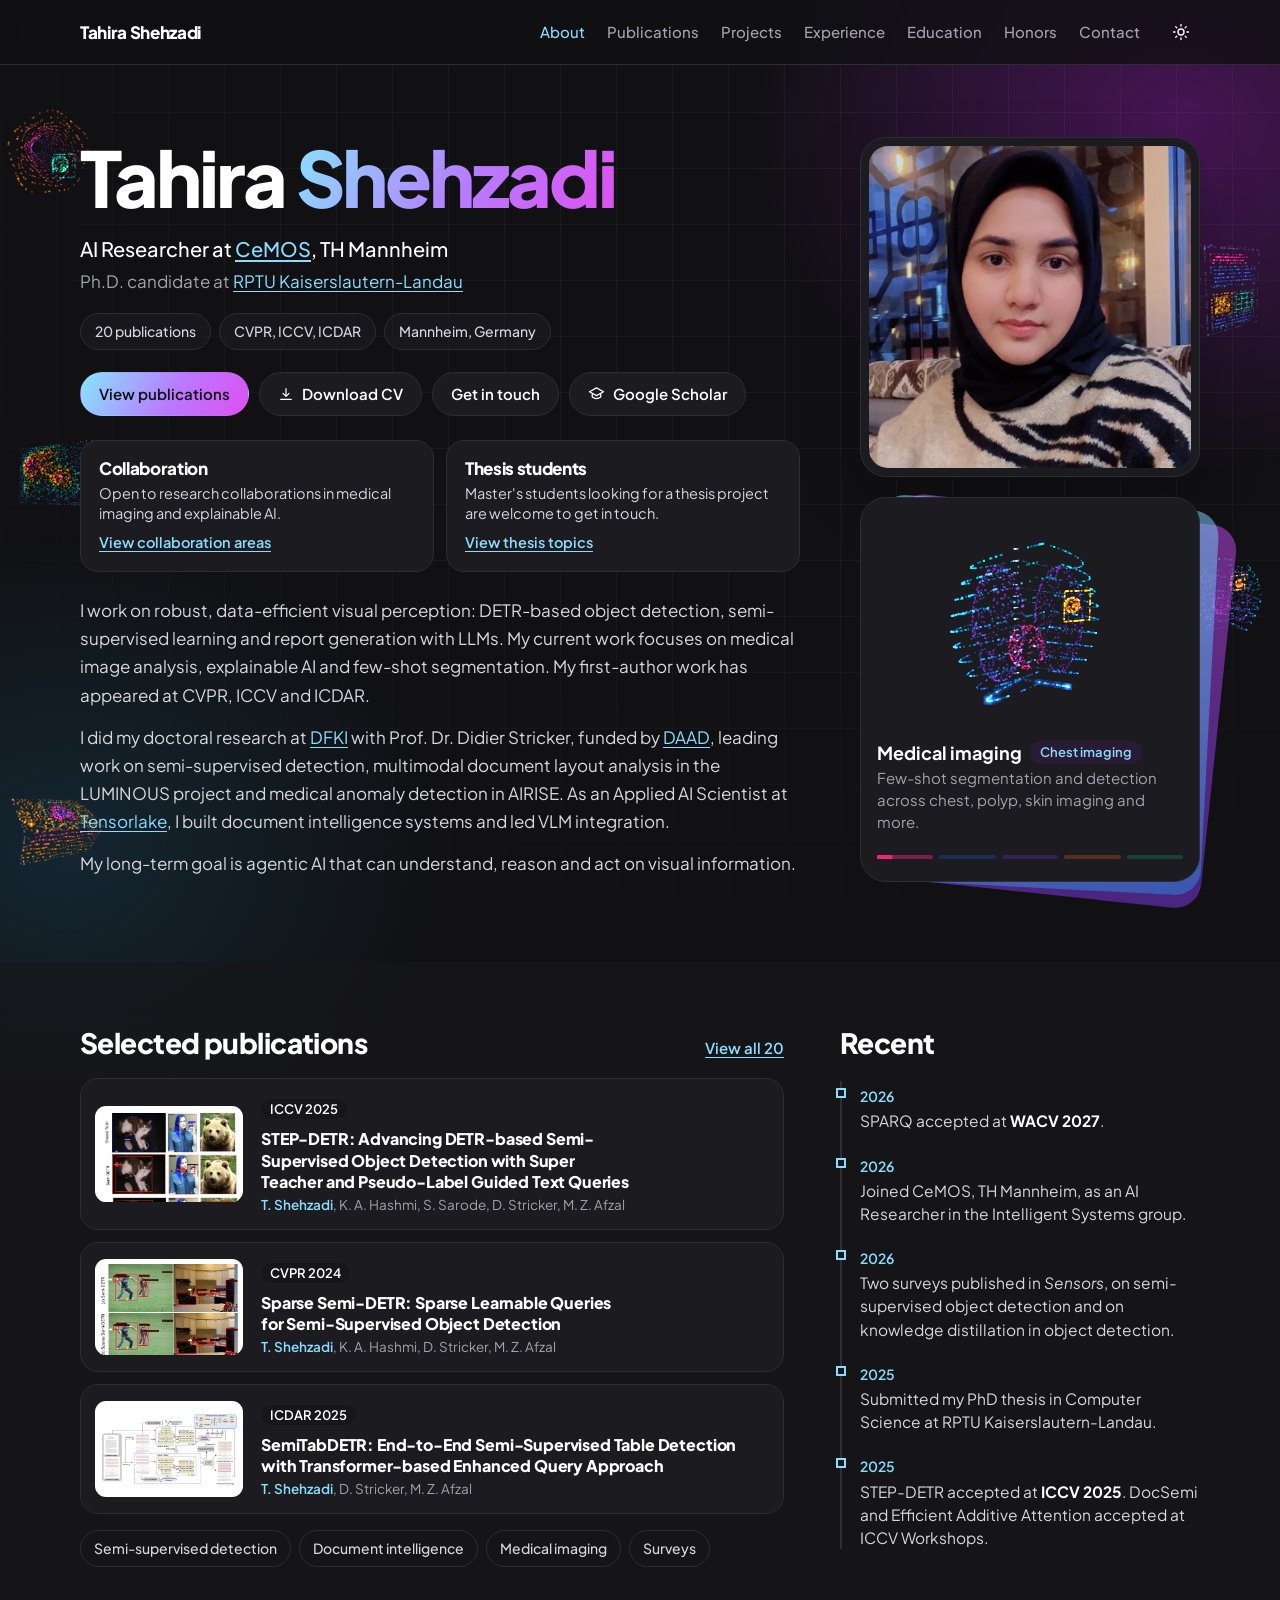
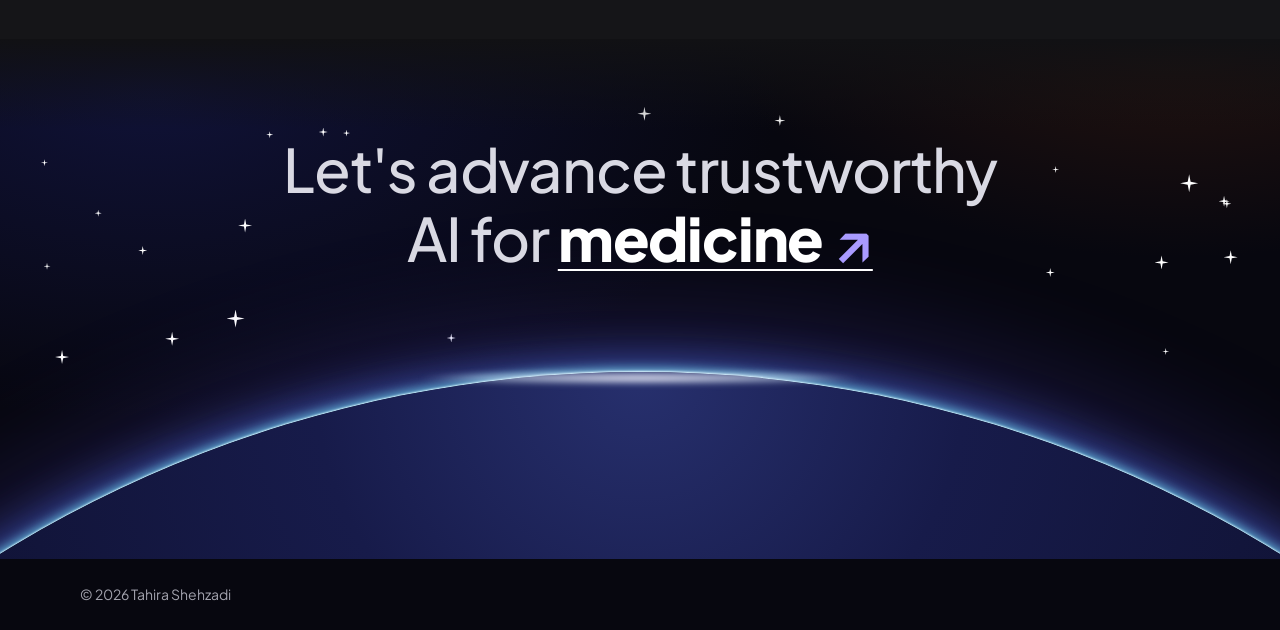
==== commit 5cff3844: "Merge pull request #26 from tahirashehzadi/topic-pages Add thesis topic and collaboration pages" ====
--- a/index.html
+++ b/index.html
@@ -54,7 +54,7 @@
     <p>I did my doctoral research at <a href="https://av.dfki.de/" target="_blank" rel="noopener">DFKI</a> with Prof. Dr. Didier Stricker, funded by <a href="https://www.daad.de/en/the-daad/who-we-are/" target="_blank" rel="noopener">DAAD</a>, leading work on semi-supervised detection, multimodal document layout analysis in the LUMINOUS project and medical anomaly detection in AIRISE. As an Applied AI Scientist at <a href="https://www.tensorlake.ai" target="_blank" rel="noopener">Tensorlake</a>, I built document intelligence systems and led VLM integration.</p>
     <p>My long-term goal is agentic AI that can understand, reason and act on visual information.</p>
   </div>
-  <div class="side"><figure class="portrait"><img src="assets/tahira.webp" alt="Portrait of Tahira Shehzadi" width="720" height="770"></figure><figure class="cloud"><div class="cloud-card"><canvas id="cloud" role="img" aria-label="Colorful rotating 3D point cloud that changes between medical images, a document, a neural network, a model explanation and a written report"></canvas><figcaption><div id="cloud-copy"><div class="cloud-head"><strong id="cloud-title">Medical imaging</strong><span id="cloud-sub">Chest imaging</span></div><p id="cloud-text">Few-shot segmentation and detection across chest, polyp, skin imaging and more.</p></div><div class="cloud-tabs" role="group" aria-label="Choose a research area"><button type="button" data-cloud="0" data-title="Medical imaging" data-text="Few-shot segmentation and detection across chest, polyp, skin imaging and more." style="--tab:#ec267c" aria-label="Medical imaging"><i></i></button><button type="button" data-cloud="1" data-title="Document intelligence" data-text="Reading layouts, tables and fine details in complex documents." style="--tab:#2563eb" aria-label="Document intelligence"><i></i></button><button type="button" data-cloud="2" data-title="Detection transformers" data-text="DETR-based models that learn to detect objects from limited annotation." style="--tab:#7c3aed" aria-label="Detection transformers"><i></i></button><button type="button" data-cloud="3" data-title="Explainable AI" data-text="Making medical AI models transparent and understandable for clinicians." style="--tab:#f97316" aria-label="Explainable AI"><i></i></button><button type="button" data-cloud="4" data-title="Report generation" data-text="Using LLMs to turn visual findings into clear, structured reports." style="--tab:#10b981" aria-label="Report generation"><i></i></button></div></figcaption></div></figure></div>
+  <div class="side"><figure class="portrait"><img src="assets/tahira.webp" alt="Portrait of Tahira Shehzadi" width="720" height="770"></figure><figure class="cloud"><div class="cloud-card"><canvas id="cloud" role="img" aria-label="Colorful rotating 3D point cloud that changes between medical images, a document, a neural network, a saliency map and a written report"></canvas><figcaption><div id="cloud-copy"><div class="cloud-head"><strong id="cloud-title">Medical imaging</strong><span id="cloud-sub">Chest imaging</span></div><p id="cloud-text">Few-shot segmentation and detection across chest, polyp, skin imaging and more.</p></div><div class="cloud-tabs" role="group" aria-label="Choose a research area"><button type="button" data-cloud="0" data-title="Medical imaging" data-text="Few-shot segmentation and detection across chest, polyp, skin imaging and more." style="--tab:#ec267c" aria-label="Medical imaging"><i></i></button><button type="button" data-cloud="1" data-title="Document intelligence" data-text="Reading layouts, tables and fine details in complex documents." style="--tab:#2563eb" aria-label="Document intelligence"><i></i></button><button type="button" data-cloud="2" data-title="Detection transformers" data-text="DETR-based models that learn to detect objects from limited annotation." style="--tab:#7c3aed" aria-label="Detection transformers"><i></i></button><button type="button" data-cloud="3" data-title="Explainable AI" data-text="Showing why a model made a decision and how far to trust it." style="--tab:#f97316" aria-label="Explainable AI"><i></i></button><button type="button" data-cloud="4" data-title="Report generation" data-text="Using LLMs to turn visual findings into clear, structured reports." style="--tab:#10b981" aria-label="Report generation"><i></i></button></div></figcaption></div></figure></div>
 </div></div>
 <div class="band">
 <div class="wrap band-grid">
@@ -256,7 +256,7 @@
 </article></section>
 <p class="empty" id="empty" hidden>No papers match this search. Try a shorter term or select All.</p>
 <p class="note">* Equal contribution</p></div></section>
-<section class="page" id="projects" aria-labelledby="h-projects"><div class="wrap narrow"><header class="page-head"><h1 id="h-projects" tabindex="-1">Projects</h1><p class="lead">Current research and applied work.</p></header><section class="proj-part"><h2>Current work</h2><div class="work-grid"><article><h3>Explainable AI</h3><p>I work on making medical AI models more transparent and understandable for clinicians.</p></article><article><h3>Report generation with LLMs</h3><p>I explore how LLMs can turn visual findings into clear, structured reports that people can check against the image.</p></article><article><h3>Few-shot medical segmentation</h3><p>I work on segmenting structures in medical images from only a few annotated examples.</p></article></div></section><section class="proj-part"><h2>Applied projects</h2><article class="project">
+<section class="page" id="projects" aria-labelledby="h-projects"><div class="wrap narrow"><header class="page-head"><h1 id="h-projects" tabindex="-1">Projects</h1><p class="lead">Current research and applied work.</p></header><section class="proj-part"><h2>Current work</h2><div class="work-grid"><article><h3>Explainable AI</h3><p>I study how to evaluate explanation methods such as saliency maps, to tell whether an explanation reflects what a model actually relies on.</p></article><article><h3>Report generation with LLMs</h3><p>I explore how LLMs can turn visual findings into clear, structured reports that people can check against the image.</p></article><article><h3>Few-shot medical segmentation</h3><p>I work on segmenting structures in medical images from only a few annotated examples.</p></article></div></section><section class="proj-part"><h2>Applied projects</h2><article class="project">
   <div class="media"><img src="assets/generic-detection-hd.webp" alt="Generic object detection in challenging visual environments demonstration" width="1174" height="484" loading="lazy"></div>
   <div><p class="meta">Small, occluded and rare objects</p><h2>Generic object detection in challenging visual environments</h2><p>Detectors often struggle when objects cover only a few pixels, are partly hidden, or barely appear in the training data. This work strengthens spatial reasoning in dense scenes, recovers obscured objects from contextual cues, and stabilizes confidence for rare classes, so detection stays consistent in crowded scenes and long-tail distributions.</p><p class="tags"><span>Small objects</span><span>Occlusion</span><span>Long-tail detection</span></p></div>
 </article><article class="project">
@@ -288,7 +288,7 @@
 </article></div></div></section>
 <section class="page" id="honors" aria-labelledby="h-honors"><div class="wrap narrow"><header class="page-head"><h1 id="h-honors" tabindex="-1">Honors and service</h1><p class="lead">Fellowships, grants and peer review.</p></header><section class="hon-part"><h2>Peer review</h2><p class="hon-note">Reviewer for these conferences.</p><ul class="venues"><li><strong>NeurIPS</strong><span>2026</span></li><li><strong>CVPR</strong><span>2026</span></li><li><strong>WACV</strong><span>2025</span></li><li><strong>ICDAR</strong><span>2025</span></li><li><strong>MIUA</strong><span>2025</span></li></ul></section><section class="hon-part"><h2>Fellowships and awards</h2><ul class="honors"><li><h3>DAAD Fellowship</h3><p>PhD scholarship, 2021 – 2026</p></li><li><h3>NSF Travel Grant</h3><p>WiML Workshop at NeurIPS 2024</p></li><li><h3>PIEAS Fellowship</h3><p>Merit-based full scholarship for Master's studies</p></li><li><h3>Academic Excellence Medals</h3><p>Two nominations, Intermediate Studies, 2014</p></li></ul></section></div></section>
 <section class="page" id="thesis-topics" aria-labelledby="h-thesis-topics"><div class="wrap narrow"><header class="page-head"><h1 id="h-thesis-topics" tabindex="-1">Thesis topics</h1><p class="lead">Topic ideas for Master's students. Each can be adapted to your background and interests.</p></header><div class="topic-grid"><article><h2>Few-shot medical image segmentation</h2><p>Segment structures from only a few labeled examples and test how well methods transfer between polyp, skin and chest images.</p></article><article><h2>Semi-supervised lesion detection</h2><p>Use unlabeled images and uncertainty-aware pseudo-labels to improve DETR-based detection of medical findings.</p></article><article><h2>Robustness across hospitals and devices</h2><p>Measure and reduce the performance drop when images come from a new scanner, site or patient group.</p></article><article><h2>Grounded report generation</h2><p>Link each sentence in an LLM-generated report to the image region that supports it.</p></article><article><h2>Detecting errors in generated reports</h2><p>Find unsupported or hallucinated findings and measure the clinical correctness of generated reports.</p></article></div><p class="topic-cta"><a class="btn primary" href="#contact">Ask about a thesis</a></p></div></section>
-<section class="page" id="collaboration" aria-labelledby="h-collaboration"><div class="wrap narrow"><header class="page-head"><h1 id="h-collaboration" tabindex="-1">Collaboration</h1><p class="lead">Areas where I would welcome research partners.</p></header><div class="topic-grid"><article><h2>Clinical partners</h2><p>Radiology, gastroenterology and dermatology teams interested in data, expert annotation and clinical validation.</p></article><article><h2>Explainable AI research</h2><p>Joint work on transparent and interpretable models for medical imaging.</p></article><article><h2>Medical technology</h2><p>Testing few-shot and semi-supervised methods in real imaging workflows.</p></article><article><h2>Document AI</h2><p>Layout analysis, table detection and parsing of complex documents.</p></article></div><p class="topic-cta"><a class="btn primary" href="#contact">Discuss a collaboration</a></p></div></section>
+<section class="page" id="collaboration" aria-labelledby="h-collaboration"><div class="wrap narrow"><header class="page-head"><h1 id="h-collaboration" tabindex="-1">Collaboration</h1><p class="lead">Areas where I would welcome research partners.</p></header><div class="topic-grid"><article><h2>Clinical partners</h2><p>Radiology, gastroenterology and dermatology teams interested in data, expert annotation and clinical validation.</p></article><article><h2>Explainable AI research</h2><p>Shared evaluation methods and studies on how clinicians use model explanations.</p></article><article><h2>Medical technology</h2><p>Testing few-shot and semi-supervised methods in real imaging workflows.</p></article><article><h2>Document AI</h2><p>Layout analysis, table detection and parsing of complex documents.</p></article></div><p class="topic-cta"><a class="btn primary" href="#contact">Discuss a collaboration</a></p></div></section>
 <section class="page" id="contact" aria-labelledby="h-contact"><div class="wrap narrow"><header class="page-head"><h1 id="h-contact" tabindex="-1">Contact</h1><p class="lead">I welcome questions about my research and collaborations.</p></header><div class="contacts">
 <div class="contact mailbox"><svg class="ico" viewBox="0 0 24 24" width="20" height="20" aria-hidden="true"><path d="M3 5h18v14H3z"/><path d="m3 7 9 6 9-6"/></svg><span><strong>Email</strong><small><a href="mailto:t.shehzadi@th-mannheim.de">t.shehzadi@th-mannheim.de</a></small></span><button class="chip-link" type="button" id="copy-mail" data-mail="t.shehzadi@th-mannheim.de">Copy</button></div>
 <a class="contact" href="https://scholar.google.com/citations?user=-QzlQU8AAAAJ&amp;hl=en" target="_blank" rel="noopener"><svg class="ico" viewBox="0 0 24 24" width="20" height="20" aria-hidden="true"><path d="M12 4 2 9.5 12 15l10-5.5z"/><path d="M6 12.5V17c3.5 2.7 8.5 2.7 12 0v-4.5"/></svg><span><strong>Google Scholar</strong><small>Publications and citations</small></span></a>
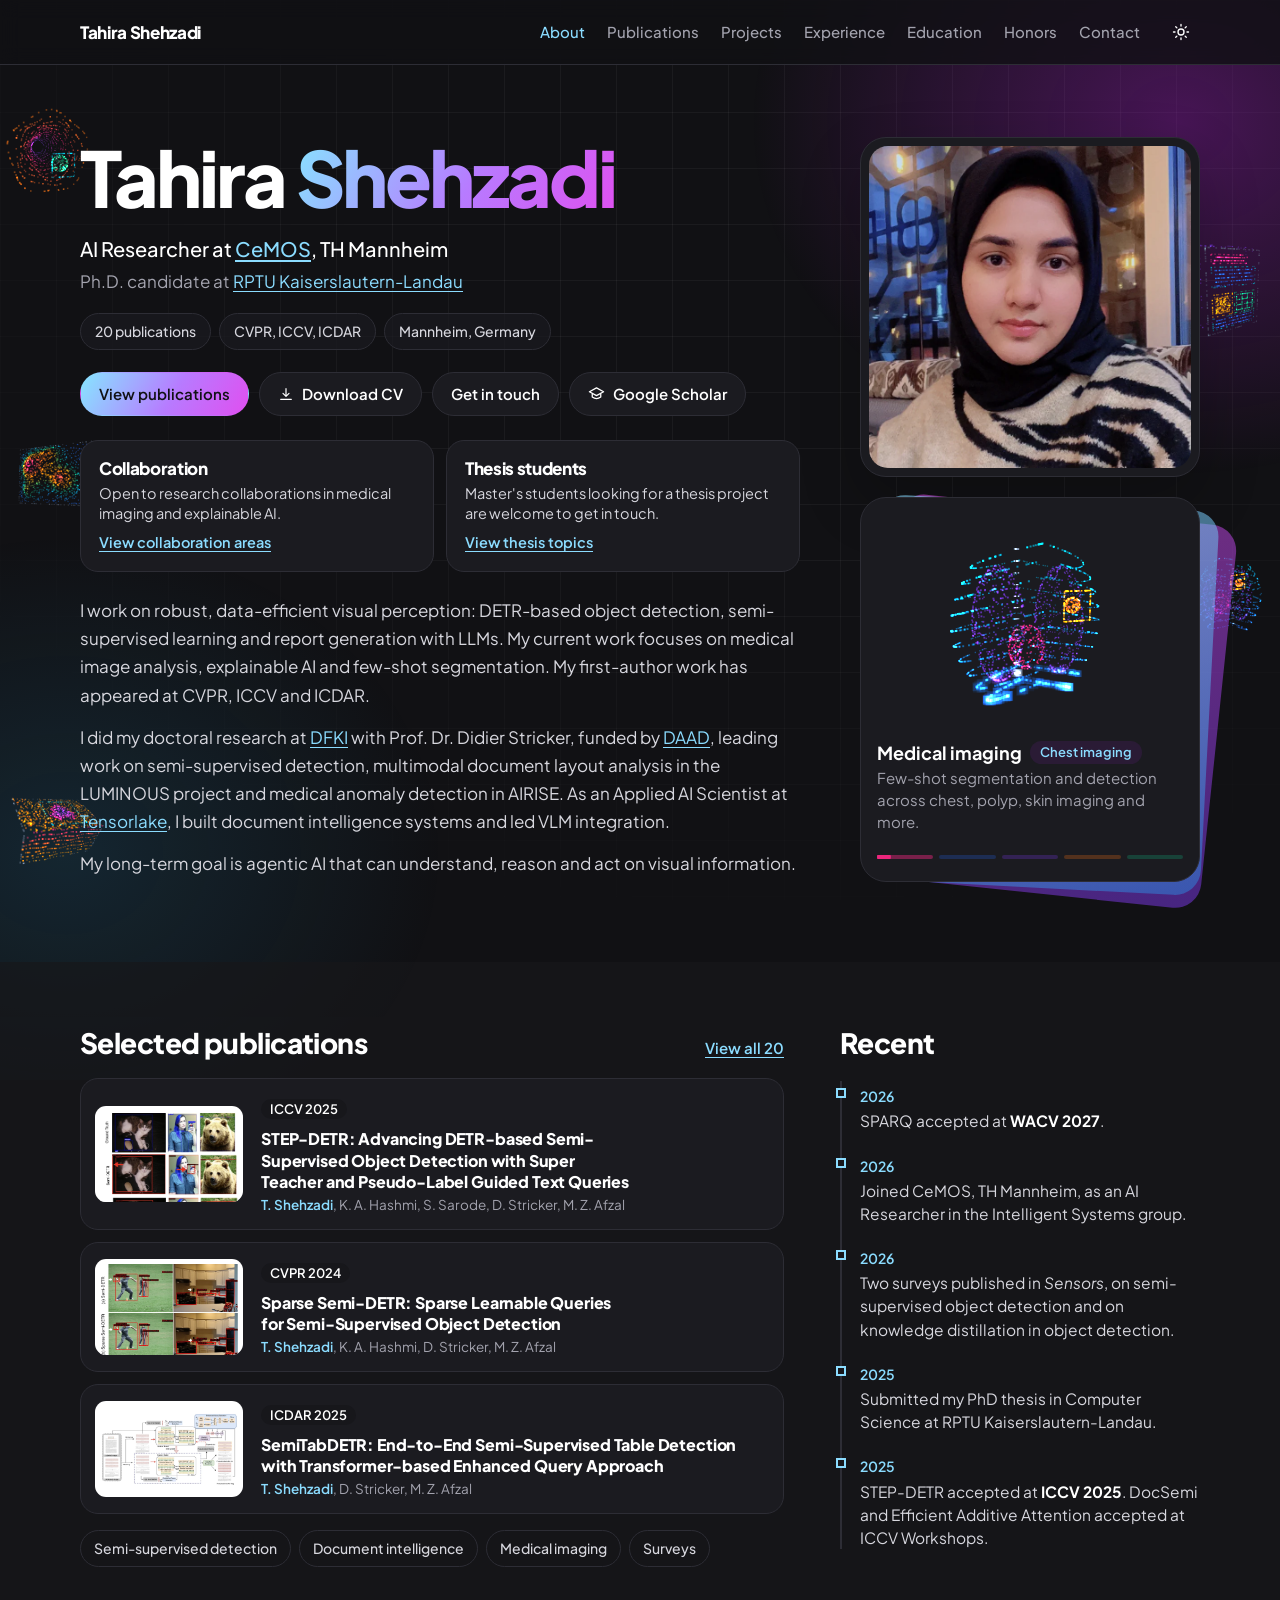
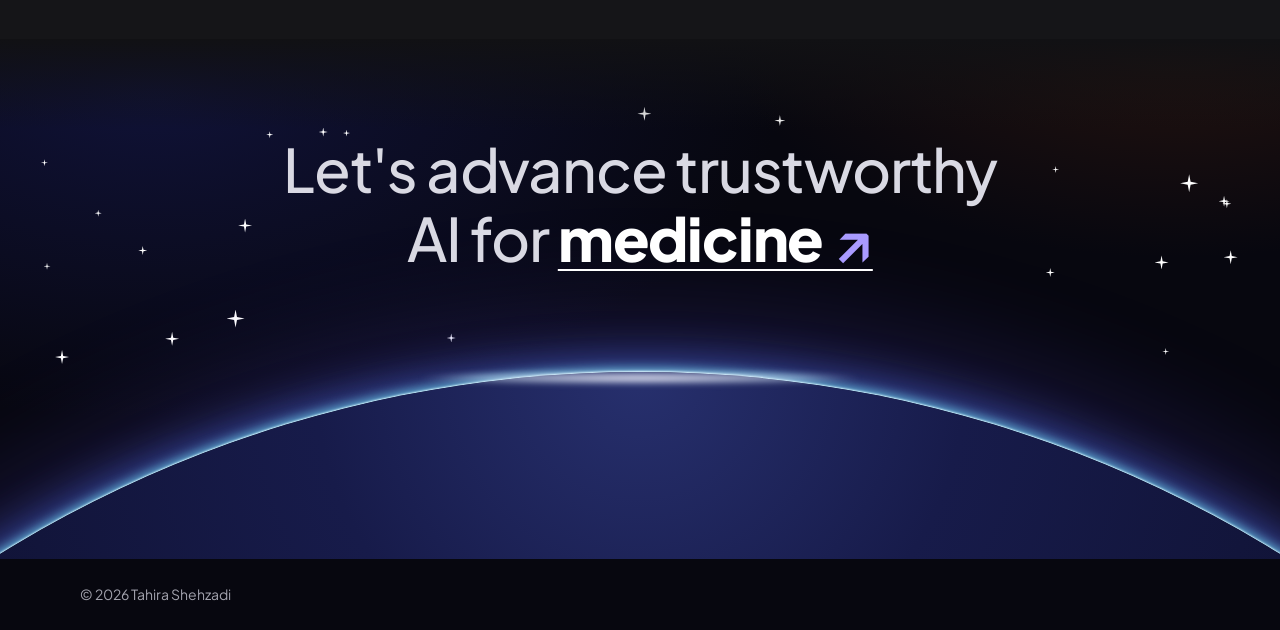
==== commit 66468ef8: "Generalize explainable AI wording Co-Authored-By: Claude Opus 5.5 <noreply@anthropic.com> Claude-Ses" ====
--- a/index.html
+++ b/index.html
@@ -54,7 +54,7 @@
     <p>I did my doctoral research at <a href="https://av.dfki.de/" target="_blank" rel="noopener">DFKI</a> with Prof. Dr. Didier Stricker, funded by <a href="https://www.daad.de/en/the-daad/who-we-are/" target="_blank" rel="noopener">DAAD</a>, leading work on semi-supervised detection, multimodal document layout analysis in the LUMINOUS project and medical anomaly detection in AIRISE. As an Applied AI Scientist at <a href="https://www.tensorlake.ai" target="_blank" rel="noopener">Tensorlake</a>, I built document intelligence systems and led VLM integration.</p>
     <p>My long-term goal is agentic AI that can understand, reason and act on visual information.</p>
   </div>
-  <div class="side"><figure class="portrait"><img src="assets/tahira.webp" alt="Portrait of Tahira Shehzadi" width="720" height="770"></figure><figure class="cloud"><div class="cloud-card"><canvas id="cloud" role="img" aria-label="Colorful rotating 3D point cloud that changes between medical images, a document, a neural network, a saliency map and a written report"></canvas><figcaption><div id="cloud-copy"><div class="cloud-head"><strong id="cloud-title">Medical imaging</strong><span id="cloud-sub">Chest imaging</span></div><p id="cloud-text">Few-shot segmentation and detection across chest, polyp, skin imaging and more.</p></div><div class="cloud-tabs" role="group" aria-label="Choose a research area"><button type="button" data-cloud="0" data-title="Medical imaging" data-text="Few-shot segmentation and detection across chest, polyp, skin imaging and more." style="--tab:#ec267c" aria-label="Medical imaging"><i></i></button><button type="button" data-cloud="1" data-title="Document intelligence" data-text="Reading layouts, tables and fine details in complex documents." style="--tab:#2563eb" aria-label="Document intelligence"><i></i></button><button type="button" data-cloud="2" data-title="Detection transformers" data-text="DETR-based models that learn to detect objects from limited annotation." style="--tab:#7c3aed" aria-label="Detection transformers"><i></i></button><button type="button" data-cloud="3" data-title="Explainable AI" data-text="Showing why a model made a decision and how far to trust it." style="--tab:#f97316" aria-label="Explainable AI"><i></i></button><button type="button" data-cloud="4" data-title="Report generation" data-text="Using LLMs to turn visual findings into clear, structured reports." style="--tab:#10b981" aria-label="Report generation"><i></i></button></div></figcaption></div></figure></div>
+  <div class="side"><figure class="portrait"><img src="assets/tahira.webp" alt="Portrait of Tahira Shehzadi" width="720" height="770"></figure><figure class="cloud"><div class="cloud-card"><canvas id="cloud" role="img" aria-label="Colorful rotating 3D point cloud that changes between medical images, a document, a neural network, a model explanation and a written report"></canvas><figcaption><div id="cloud-copy"><div class="cloud-head"><strong id="cloud-title">Medical imaging</strong><span id="cloud-sub">Chest imaging</span></div><p id="cloud-text">Few-shot segmentation and detection across chest, polyp, skin imaging and more.</p></div><div class="cloud-tabs" role="group" aria-label="Choose a research area"><button type="button" data-cloud="0" data-title="Medical imaging" data-text="Few-shot segmentation and detection across chest, polyp, skin imaging and more." style="--tab:#ec267c" aria-label="Medical imaging"><i></i></button><button type="button" data-cloud="1" data-title="Document intelligence" data-text="Reading layouts, tables and fine details in complex documents." style="--tab:#2563eb" aria-label="Document intelligence"><i></i></button><button type="button" data-cloud="2" data-title="Detection transformers" data-text="DETR-based models that learn to detect objects from limited annotation." style="--tab:#7c3aed" aria-label="Detection transformers"><i></i></button><button type="button" data-cloud="3" data-title="Explainable AI" data-text="Making medical AI models transparent and understandable for clinicians." style="--tab:#f97316" aria-label="Explainable AI"><i></i></button><button type="button" data-cloud="4" data-title="Report generation" data-text="Using LLMs to turn visual findings into clear, structured reports." style="--tab:#10b981" aria-label="Report generation"><i></i></button></div></figcaption></div></figure></div>
 </div></div>
 <div class="band">
 <div class="wrap band-grid">
@@ -256,7 +256,7 @@
 </article></section>
 <p class="empty" id="empty" hidden>No papers match this search. Try a shorter term or select All.</p>
 <p class="note">* Equal contribution</p></div></section>
-<section class="page" id="projects" aria-labelledby="h-projects"><div class="wrap narrow"><header class="page-head"><h1 id="h-projects" tabindex="-1">Projects</h1><p class="lead">Current research and applied work.</p></header><section class="proj-part"><h2>Current work</h2><div class="work-grid"><article><h3>Explainable AI</h3><p>I study how to evaluate explanation methods such as saliency maps, to tell whether an explanation reflects what a model actually relies on.</p></article><article><h3>Report generation with LLMs</h3><p>I explore how LLMs can turn visual findings into clear, structured reports that people can check against the image.</p></article><article><h3>Few-shot medical segmentation</h3><p>I work on segmenting structures in medical images from only a few annotated examples.</p></article></div></section><section class="proj-part"><h2>Applied projects</h2><article class="project">
+<section class="page" id="projects" aria-labelledby="h-projects"><div class="wrap narrow"><header class="page-head"><h1 id="h-projects" tabindex="-1">Projects</h1><p class="lead">Current research and applied work.</p></header><section class="proj-part"><h2>Current work</h2><div class="work-grid"><article><h3>Explainable AI</h3><p>I work on making medical AI models more transparent and understandable for clinicians.</p></article><article><h3>Report generation with LLMs</h3><p>I explore how LLMs can turn visual findings into clear, structured reports that people can check against the image.</p></article><article><h3>Few-shot medical segmentation</h3><p>I work on segmenting structures in medical images from only a few annotated examples.</p></article></div></section><section class="proj-part"><h2>Applied projects</h2><article class="project">
   <div class="media"><img src="assets/generic-detection-hd.webp" alt="Generic object detection in challenging visual environments demonstration" width="1174" height="484" loading="lazy"></div>
   <div><p class="meta">Small, occluded and rare objects</p><h2>Generic object detection in challenging visual environments</h2><p>Detectors often struggle when objects cover only a few pixels, are partly hidden, or barely appear in the training data. This work strengthens spatial reasoning in dense scenes, recovers obscured objects from contextual cues, and stabilizes confidence for rare classes, so detection stays consistent in crowded scenes and long-tail distributions.</p><p class="tags"><span>Small objects</span><span>Occlusion</span><span>Long-tail detection</span></p></div>
 </article><article class="project">
@@ -288,7 +288,7 @@
 </article></div></div></section>
 <section class="page" id="honors" aria-labelledby="h-honors"><div class="wrap narrow"><header class="page-head"><h1 id="h-honors" tabindex="-1">Honors and service</h1><p class="lead">Fellowships, grants and peer review.</p></header><section class="hon-part"><h2>Peer review</h2><p class="hon-note">Reviewer for these conferences.</p><ul class="venues"><li><strong>NeurIPS</strong><span>2026</span></li><li><strong>CVPR</strong><span>2026</span></li><li><strong>WACV</strong><span>2025</span></li><li><strong>ICDAR</strong><span>2025</span></li><li><strong>MIUA</strong><span>2025</span></li></ul></section><section class="hon-part"><h2>Fellowships and awards</h2><ul class="honors"><li><h3>DAAD Fellowship</h3><p>PhD scholarship, 2021 – 2026</p></li><li><h3>NSF Travel Grant</h3><p>WiML Workshop at NeurIPS 2024</p></li><li><h3>PIEAS Fellowship</h3><p>Merit-based full scholarship for Master's studies</p></li><li><h3>Academic Excellence Medals</h3><p>Two nominations, Intermediate Studies, 2014</p></li></ul></section></div></section>
 <section class="page" id="thesis-topics" aria-labelledby="h-thesis-topics"><div class="wrap narrow"><header class="page-head"><h1 id="h-thesis-topics" tabindex="-1">Thesis topics</h1><p class="lead">Topic ideas for Master's students. Each can be adapted to your background and interests.</p></header><div class="topic-grid"><article><h2>Few-shot medical image segmentation</h2><p>Segment structures from only a few labeled examples and test how well methods transfer between polyp, skin and chest images.</p></article><article><h2>Semi-supervised lesion detection</h2><p>Use unlabeled images and uncertainty-aware pseudo-labels to improve DETR-based detection of medical findings.</p></article><article><h2>Robustness across hospitals and devices</h2><p>Measure and reduce the performance drop when images come from a new scanner, site or patient group.</p></article><article><h2>Grounded report generation</h2><p>Link each sentence in an LLM-generated report to the image region that supports it.</p></article><article><h2>Detecting errors in generated reports</h2><p>Find unsupported or hallucinated findings and measure the clinical correctness of generated reports.</p></article></div><p class="topic-cta"><a class="btn primary" href="#contact">Ask about a thesis</a></p></div></section>
-<section class="page" id="collaboration" aria-labelledby="h-collaboration"><div class="wrap narrow"><header class="page-head"><h1 id="h-collaboration" tabindex="-1">Collaboration</h1><p class="lead">Areas where I would welcome research partners.</p></header><div class="topic-grid"><article><h2>Clinical partners</h2><p>Radiology, gastroenterology and dermatology teams interested in data, expert annotation and clinical validation.</p></article><article><h2>Explainable AI research</h2><p>Shared evaluation methods and studies on how clinicians use model explanations.</p></article><article><h2>Medical technology</h2><p>Testing few-shot and semi-supervised methods in real imaging workflows.</p></article><article><h2>Document AI</h2><p>Layout analysis, table detection and parsing of complex documents.</p></article></div><p class="topic-cta"><a class="btn primary" href="#contact">Discuss a collaboration</a></p></div></section>
+<section class="page" id="collaboration" aria-labelledby="h-collaboration"><div class="wrap narrow"><header class="page-head"><h1 id="h-collaboration" tabindex="-1">Collaboration</h1><p class="lead">Areas where I would welcome research partners.</p></header><div class="topic-grid"><article><h2>Clinical partners</h2><p>Radiology, gastroenterology and dermatology teams interested in data, expert annotation and clinical validation.</p></article><article><h2>Explainable AI research</h2><p>Joint work on transparent and interpretable models for medical imaging.</p></article><article><h2>Medical technology</h2><p>Testing few-shot and semi-supervised methods in real imaging workflows.</p></article><article><h2>Document AI</h2><p>Layout analysis, table detection and parsing of complex documents.</p></article></div><p class="topic-cta"><a class="btn primary" href="#contact">Discuss a collaboration</a></p></div></section>
 <section class="page" id="contact" aria-labelledby="h-contact"><div class="wrap narrow"><header class="page-head"><h1 id="h-contact" tabindex="-1">Contact</h1><p class="lead">I welcome questions about my research and collaborations.</p></header><div class="contacts">
 <div class="contact mailbox"><svg class="ico" viewBox="0 0 24 24" width="20" height="20" aria-hidden="true"><path d="M3 5h18v14H3z"/><path d="m3 7 9 6 9-6"/></svg><span><strong>Email</strong><small><a href="mailto:t.shehzadi@th-mannheim.de">t.shehzadi@th-mannheim.de</a></small></span><button class="chip-link" type="button" id="copy-mail" data-mail="t.shehzadi@th-mannheim.de">Copy</button></div>
 <a class="contact" href="https://scholar.google.com/citations?user=-QzlQU8AAAAJ&amp;hl=en" target="_blank" rel="noopener"><svg class="ico" viewBox="0 0 24 24" width="20" height="20" aria-hidden="true"><path d="M12 4 2 9.5 12 15l10-5.5z"/><path d="M6 12.5V17c3.5 2.7 8.5 2.7 12 0v-4.5"/></svg><span><strong>Google Scholar</strong><small>Publications and citations</small></span></a>
@@ -301,6 +301,6 @@
 <section class="galaxy" aria-labelledby="galaxy-title"><div class="stars" aria-hidden="true"><i style="left:90.8%;top:59.4%;--s:7px;--d:0.1s;--t:4.6s"></i><i style="left:3.4%;top:43.0%;--s:7px;--d:0.6s;--t:6.9s"></i><i style="left:49.8%;top:13.0%;--s:14px;--d:2.2s;--t:3.7s"></i><i style="left:95.2%;top:30.1%;--s:11px;--d:5.8s;--t:4.5s"></i><i style="left:95.6%;top:40.6%;--s:14px;--d:1.1s;--t:5.2s"></i><i style="left:17.7%;top:52.0%;--s:18px;--d:1.9s;--t:6.4s"></i><i style="left:20.8%;top:17.7%;--s:7px;--d:2.6s;--t:5.5s"></i><i style="left:92.2%;top:26.0%;--s:18px;--d:2.0s;--t:4.8s"></i><i style="left:26.8%;top:17.4%;--s:7px;--d:4.2s;--t:6.4s"></i><i style="left:90.2%;top:41.6%;--s:14px;--d:1.0s;--t:6.9s"></i><i style="left:7.4%;top:32.8%;--s:7px;--d:1.0s;--t:4.3s"></i><i style="left:3.2%;top:23.1%;--s:7px;--d:3.2s;--t:7.0s"></i><i style="left:95.5%;top:30.8%;--s:9px;--d:0.2s;--t:4.4s"></i><i style="left:10.8%;top:39.8%;--s:9px;--d:4.1s;--t:5.5s"></i><i style="left:24.9%;top:17.0%;--s:9px;--d:5.4s;--t:5.1s"></i><i style="left:34.9%;top:56.6%;--s:9px;--d:5.4s;--t:5.9s"></i><i style="left:81.7%;top:44.0%;--s:9px;--d:3.3s;--t:5.0s"></i><i style="left:60.5%;top:14.6%;--s:11px;--d:0.7s;--t:5.7s"></i><i style="left:82.2%;top:24.4%;--s:7px;--d:2.0s;--t:5.9s"></i><i style="left:12.9%;top:56.3%;--s:14px;--d:4.8s;--t:7.0s"></i><i style="left:4.3%;top:59.8%;--s:14px;--d:1.2s;--t:5.9s"></i><i style="left:18.6%;top:34.5%;--s:14px;--d:5.7s;--t:5.0s"></i></div><div class="planet" aria-hidden="true"></div><div class="wrap galaxy-copy"><h2 id="galaxy-title">Let's advance trustworthy<br>AI for <a href="#contact">medicine <span aria-hidden="true">↗</span></a></h2></div></section>
 <footer class="foot"><div class="wrap">© 2026 Tahira Shehzadi</div></footer>
 <dialog id="bib" aria-labelledby="bib-t"><div class="dlg-head"><h2 id="bib-t">BibTeX</h2><form method="dialog"><button class="chip-link">Close</button></form></div><pre id="bib-x" tabindex="0"></pre><button class="btn primary" type="button" id="bib-copy">Copy BibTeX</button></dialog>
-<script src="main.js?v=20261118p"></script>
+<script src="main.js?v=20261119a"></script>
 </body>
 </html>
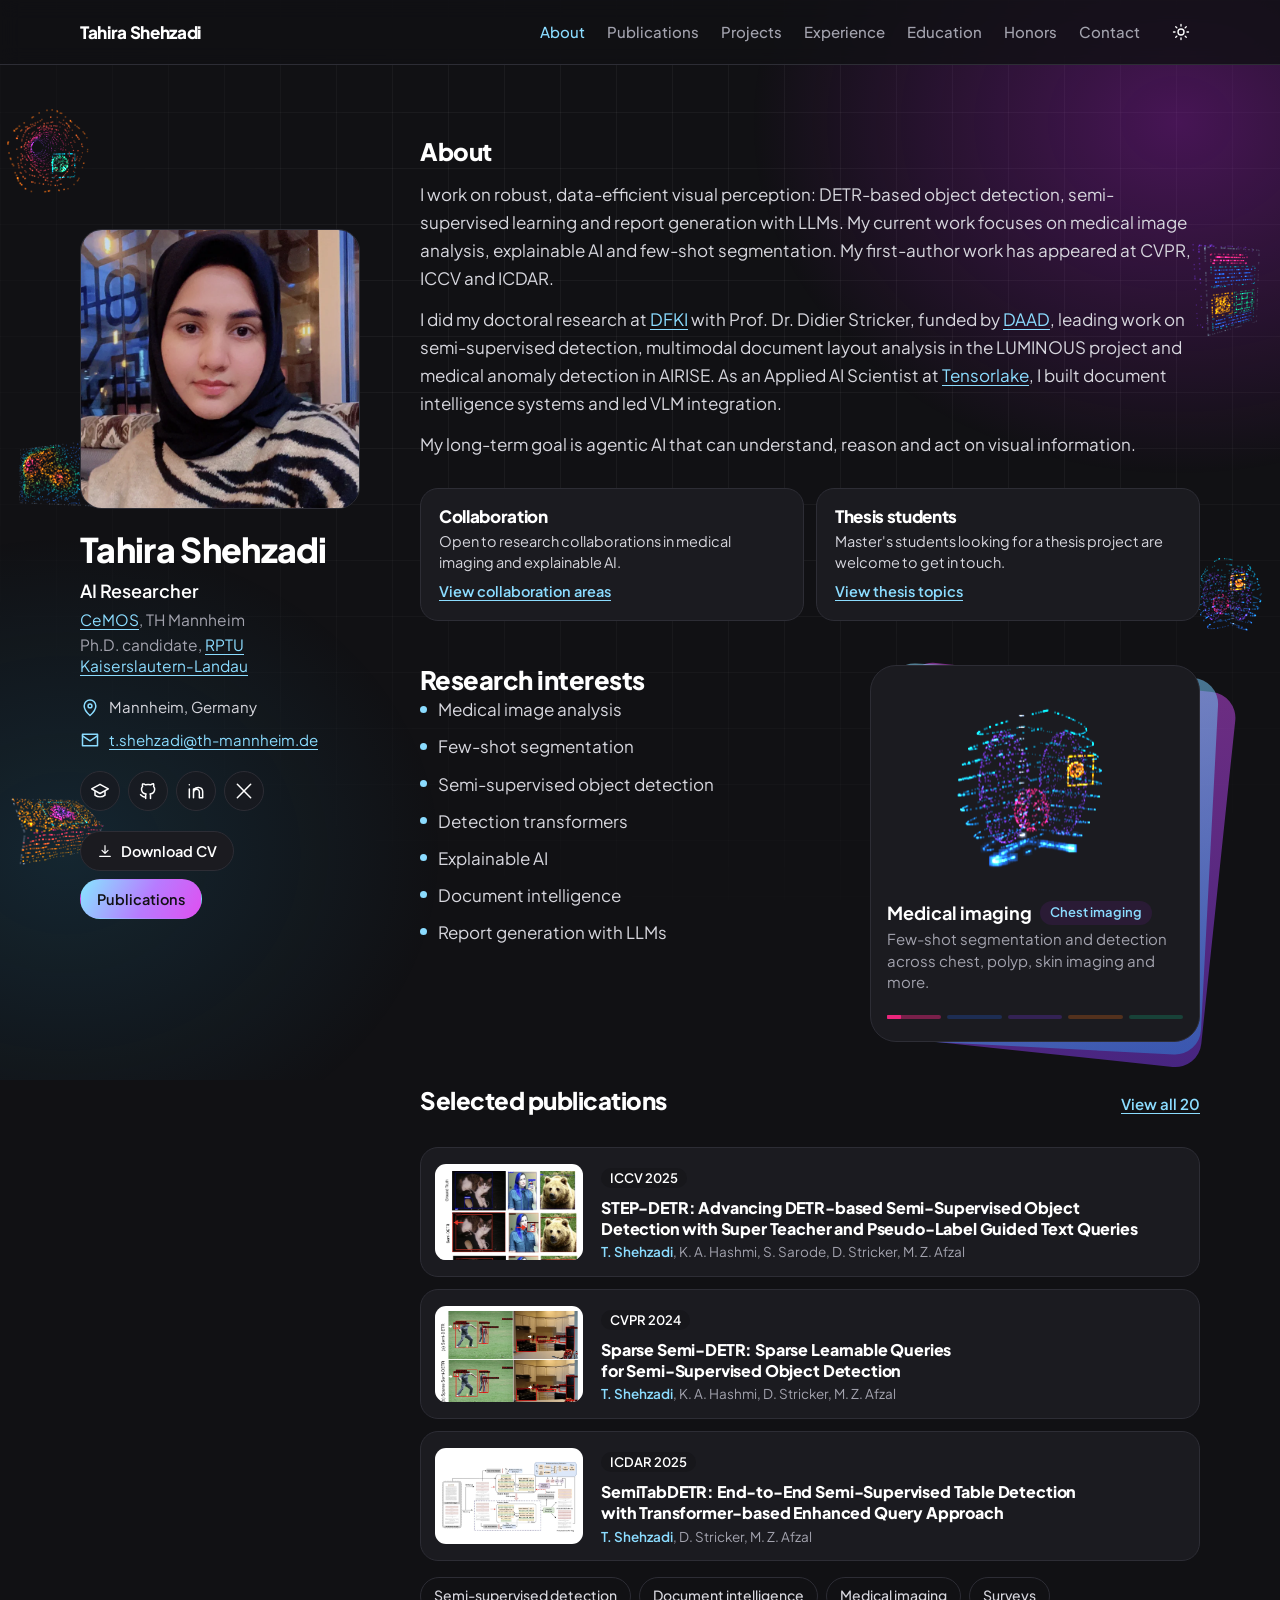
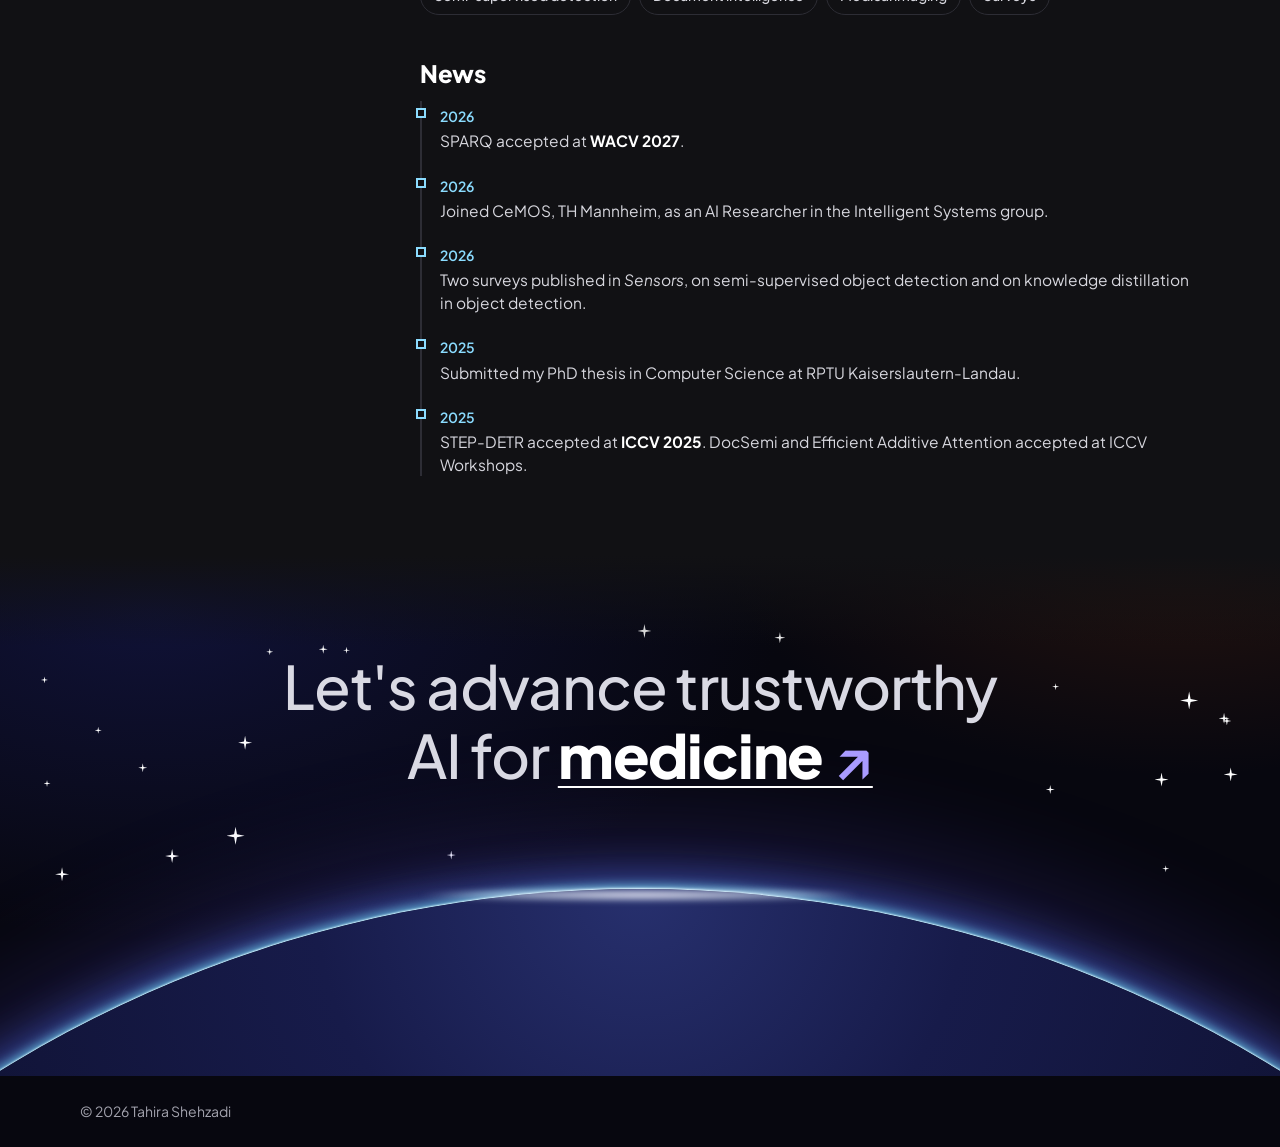
==== commit 1b1d7ebe: "Redesign home page as a researcher profile Co-Authored-By: Claude Opus 5.5 <noreply@anthropic.com> C" ====
--- a/index.html
+++ b/index.html
@@ -19,8 +19,8 @@
 <link rel="preconnect" href="https://fonts.googleapis.com">
 <link rel="preconnect" href="https://fonts.gstatic.com" crossorigin>
 <link rel="stylesheet" href="https://fonts.googleapis.com/css2?family=Plus+Jakarta+Sans:wght@400;500;600;700;800&display=swap">
-<link rel="stylesheet" href="style.css?v=20261118r">
-<script>(function(){var d=document.documentElement,t;d.classList.add('js');try{t=localStorage.getItem('site-theme')}catch(e){}if(t!=='light')d.classList.add('dark')})();</script>
+<link rel="stylesheet" href="style.css?v=20261123b">
+<script>(function(){var d=document.documentElement,t;d.classList.add('js');try{t=localStorage.getItem('theme-v3')}catch(e){}if(t!=='light')d.classList.add('dark')})();</script>
 </head>
 <body>
 <canvas class="bg-cloud" id="bg-cloud" aria-hidden="true"></canvas>
@@ -34,32 +34,27 @@
 <main id="main">
 <section class="page" id="about" aria-labelledby="h-about">
 <div class="hero">
-<div class="wrap hero-grid">
-  <div class="intro">
-    <h1 id="h-about" tabindex="-1">Tahira <span class="grad">Shehzadi</span></h1>
-    <p class="role">AI Researcher at <a href="https://www.cemos.hs-mannheim.de/" target="_blank" rel="noopener">CeMOS</a>, TH Mannheim</p>
-    <p class="role sub">Ph.D. candidate at <a href="https://rptu.de/" target="_blank" rel="noopener">RPTU Kaiserslautern-Landau</a></p>
-    <ul class="pills"><li>20 publications</li><li>CVPR, ICCV, ICDAR</li><li>Mannheim, Germany</li></ul>
-    <div class="actions">
-      <a class="btn primary" href="#publications">View publications</a>
-      <a class="btn" href="assets/CV.pdf" target="_blank" rel="noopener" data-cv><svg class="ico" viewBox="0 0 24 24" width="16" height="16" aria-hidden="true"><path d="M12 4v11M7.5 11l4.5 4.5 4.5-4.500M4 20h16"/></svg>Download CV</a>
-      <a class="btn" href="#contact">Get in touch</a>
-      <a class="btn" href="https://scholar.google.com/citations?user=-QzlQU8AAAAJ&amp;hl=en" target="_blank" rel="noopener"><svg class="ico" viewBox="0 0 24 24" width="17" height="17" aria-hidden="true"><path d="M12 4 2 9.5 12 15l10-5.5z"/><path d="M6 12.5V17c3.5 2.7 8.5 2.7 12 0v-4.5"/></svg>Google Scholar</a>
-    </div>
+<div class="wrap profile-grid">
+  <aside class="profile">
+    <img class="avatar" src="assets/tahira.webp" alt="Portrait of Tahira Shehzadi" width="720" height="770">
+    <h1 id="h-about" tabindex="-1">Tahira Shehzadi</h1>
+    <p class="p-role">AI Researcher</p>
+    <p class="p-org"><a href="https://www.cemos.hs-mannheim.de/" target="_blank" rel="noopener">CeMOS</a>, TH Mannheim</p>
+    <p class="p-org">Ph.D. candidate, <a href="https://rptu.de/" target="_blank" rel="noopener">RPTU Kaiserslautern-Landau</a></p>
+    <ul class="p-meta"><li><svg class="ico" viewBox="0 0 24 24" width="20" height="20" aria-hidden="true"><path d="M12 21s7-6.2 7-11.500a7 7 0 0 0-14 0C5 14.8 12 21 12 21z"/><circle cx="12" cy="9.5" r="2.3"/></svg><span>Mannheim, Germany</span></li><li><svg class="ico" viewBox="0 0 24 24" width="20" height="20" aria-hidden="true"><path d="M3 5h18v14H3z"/><path d="m3 7 9 6 9-6"/></svg><a href="mailto:t.shehzadi@th-mannheim.de">t.shehzadi@th-mannheim.de</a></li></ul>
+    <div class="p-icons"><a href="https://scholar.google.com/citations?user=-QzlQU8AAAAJ&amp;hl=en" target="_blank" rel="noopener" aria-label="Google Scholar" title="Google Scholar"><svg class="ico" viewBox="0 0 24 24" width="20" height="20" aria-hidden="true"><path d="M12 4 2 9.5 12 15l10-5.5z"/><path d="M6 12.5V17c3.5 2.7 8.5 2.7 12 0v-4.5"/></svg></a><a href="https://github.com/tahirashehzadi" target="_blank" rel="noopener" aria-label="GitHub" title="GitHub"><svg class="ico" viewBox="0 0 24 24" width="20" height="20" aria-hidden="true"><path d="M9 19c-4 1.3-4-2-6-2.500M15 21v-3.300c0-1 .1-1.4-.5-2 2.8-.3 5.5-1.4 5.5-6a4.6 4.6 0 0 0-1.3-3.2 4.3 4.3 0 0 0-.1-3.200s-1-.3-3.4 1.300a11.6 11.6 0 0 0-6.2 0C6.6 3 5.6 3.3 5.6 3.300a4.3 4.3 0 0 0-.1 3.200A4.6 4.6 0 0 0 4.2 9.700c0 4.6 2.7 5.7 5.5 6-.6.6-.6 1.2-.5 2V21"/></svg></a><a href="https://www.linkedin.com/in/tahira45/" target="_blank" rel="noopener" aria-label="LinkedIn" title="LinkedIn"><svg class="ico" viewBox="0 0 24 24" width="20" height="20" aria-hidden="true"><path d="M4 9.500V20M4 4.500v.1M9 20v-10.500M9 14c0-5 7-5.5 7-.5V20h4v-7c0-6-6.5-6.5-11-3"/></svg></a><a href="https://x.com/tahira_31" target="_blank" rel="noopener" aria-label="X" title="X"><svg class="ico" viewBox="0 0 24 24" width="20" height="20" aria-hidden="true"><path d="m4 4 16 16M20 4 4 20"/></svg></a></div>
+    <div class="p-actions"><a class="btn" href="assets/CV.pdf" target="_blank" rel="noopener" data-cv><svg class="ico" viewBox="0 0 24 24" width="16" height="16" aria-hidden="true"><path d="M12 4v11M7.5 11l4.5 4.5 4.5-4.500M4 20h16"/></svg>Download CV</a><a class="btn primary" href="#publications">Publications</a></div>
+  </aside>
+  <div class="profile-main">
+    <section class="block"><h2>About</h2><p>I work on robust, data-efficient visual perception: DETR-based object detection, semi-supervised learning and report generation with LLMs. My current work focuses on medical image analysis, explainable AI and few-shot segmentation. My first-author work has appeared at CVPR, ICCV and ICDAR.</p><p>I did my doctoral research at <a href="https://av.dfki.de/" target="_blank" rel="noopener">DFKI</a> with Prof. Dr. Didier Stricker, funded by <a href="https://www.daad.de/en/the-daad/who-we-are/" target="_blank" rel="noopener">DAAD</a>, leading work on semi-supervised detection, multimodal document layout analysis in the LUMINOUS project and medical anomaly detection in AIRISE. As an Applied AI Scientist at <a href="https://www.tensorlake.ai" target="_blank" rel="noopener">Tensorlake</a>, I built document intelligence systems and led VLM integration.</p><p>My long-term goal is agentic AI that can understand, reason and act on visual information.</p></section>
     <div class="connect-grid">
       <article><h2>Collaboration</h2><p>Open to research collaborations in medical imaging and explainable AI.</p><a href="#collaboration">View collaboration areas</a></article>
       <article><h2>Thesis students</h2><p>Master's students looking for a thesis project are welcome to get in touch.</p><a href="#thesis-topics">View thesis topics</a></article>
     </div>
-    <p>I work on robust, data-efficient visual perception: DETR-based object detection, semi-supervised learning and report generation with LLMs. My current work focuses on medical image analysis, explainable AI and few-shot segmentation. My first-author work has appeared at CVPR, ICCV and ICDAR.</p>
-    <p>I did my doctoral research at <a href="https://av.dfki.de/" target="_blank" rel="noopener">DFKI</a> with Prof. Dr. Didier Stricker, funded by <a href="https://www.daad.de/en/the-daad/who-we-are/" target="_blank" rel="noopener">DAAD</a>, leading work on semi-supervised detection, multimodal document layout analysis in the LUMINOUS project and medical anomaly detection in AIRISE. As an Applied AI Scientist at <a href="https://www.tensorlake.ai" target="_blank" rel="noopener">Tensorlake</a>, I built document intelligence systems and led VLM integration.</p>
-    <p>My long-term goal is agentic AI that can understand, reason and act on visual information.</p>
-  </div>
-  <div class="side"><figure class="portrait"><img src="assets/tahira.webp" alt="Portrait of Tahira Shehzadi" width="720" height="770"></figure><figure class="cloud"><div class="cloud-card"><canvas id="cloud" role="img" aria-label="Colorful rotating 3D point cloud that changes between medical images, a document, a neural network, a model explanation and a written report"></canvas><figcaption><div id="cloud-copy"><div class="cloud-head"><strong id="cloud-title">Medical imaging</strong><span id="cloud-sub">Chest imaging</span></div><p id="cloud-text">Few-shot segmentation and detection across chest, polyp, skin imaging and more.</p></div><div class="cloud-tabs" role="group" aria-label="Choose a research area"><button type="button" data-cloud="0" data-title="Medical imaging" data-text="Few-shot segmentation and detection across chest, polyp, skin imaging and more." style="--tab:#ec267c" aria-label="Medical imaging"><i></i></button><button type="button" data-cloud="1" data-title="Document intelligence" data-text="Reading layouts, tables and fine details in complex documents." style="--tab:#2563eb" aria-label="Document intelligence"><i></i></button><button type="button" data-cloud="2" data-title="Detection transformers" data-text="DETR-based models that learn to detect objects from limited annotation." style="--tab:#7c3aed" aria-label="Detection transformers"><i></i></button><button type="button" data-cloud="3" data-title="Explainable AI" data-text="Making medical AI models transparent and understandable for clinicians." style="--tab:#f97316" aria-label="Explainable AI"><i></i></button><button type="button" data-cloud="4" data-title="Report generation" data-text="Using LLMs to turn visual findings into clear, structured reports." style="--tab:#10b981" aria-label="Report generation"><i></i></button></div></figcaption></div></figure></div>
-</div></div>
-<div class="band">
-<div class="wrap band-grid">
-  <div><div class="sel-head"><h2>Selected publications</h2><a href="#publications">View all 20</a></div><div class="sel-list"><article class="sel"><div class="sel-img"><img src="assets/step-detr.webp" alt="STEP-DETR figure" width="780" height="730" loading="lazy"></div><div><span class="badge">ICCV 2025</span><h3><a href="https://openaccess.thecvf.com/content/ICCV2025/papers/Shehzadi_STEP-DETR_Advancing_DETR-based_Semi-Supervised_Object_Detection_with_Super_Teacher_and_ICCV_2025_paper.pdf" target="_blank" rel="noopener">STEP-DETR: Advancing DETR-based Semi-Supervised Object Detection with Super Teacher and Pseudo-Label Guided Text Queries</a></h3><p><strong>T. Shehzadi</strong>, K. A. Hashmi, S. Sarode, D. Stricker, M. Z. Afzal</p></div></article><article class="sel"><div class="sel-img"><img src="assets/sparse-semi-detr.webp" alt="Sparse Semi-DETR figure" width="900" height="634" loading="lazy"></div><div><span class="badge">CVPR 2024</span><h3><a href="https://openaccess.thecvf.com/content/CVPR2024/papers/Shehzadi_Sparse_Semi-DETR_Sparse_Learnable_Queries_for_Semi-Supervised_Object_Detection_CVPR_2024_paper.pdf" target="_blank" rel="noopener">Sparse Semi-DETR: Sparse Learnable Queries for Semi-Supervised Object Detection</a></h3><p><strong>T. Shehzadi</strong>, K. A. Hashmi, D. Stricker, M. Z. Afzal</p></div></article><article class="sel"><div class="sel-img"><img src="assets/semitabdetr.webp" alt="SemiTabDETR figure" width="900" height="477" loading="lazy"></div><div><span class="badge">ICDAR 2025</span><h3><a href="https://link.springer.com/chapter/10.1007/978-3-032-04614-7_15" target="_blank" rel="noopener">SemiTabDETR: End-to-End Semi-Supervised Table Detection with Transformer-based Enhanced Query Approach</a></h3><p><strong>T. Shehzadi</strong>, D. Stricker, M. Z. Afzal</p></div></article></div><nav class="filters sel-topics" aria-label="Browse publications by topic"><a class="filter" href="#publications-semi">Semi-supervised detection</a><a class="filter" href="#publications-documents">Document intelligence</a><a class="filter" href="#publications-medical">Medical imaging</a><a class="filter" href="#publications-surveys">Surveys</a></nav></div>
-  <aside class="recent"><h2>Recent</h2><ol><li><time>2026</time><p>SPARQ accepted at <strong>WACV 2027</strong>.</p></li><li><time>2026</time><p>Joined CeMOS, TH Mannheim, as an AI Researcher in the Intelligent Systems group.</p></li><li><time>2026</time><p>Two surveys published in <em>Sensors</em>, on semi-supervised object detection and on knowledge distillation in object detection.</p></li><li><time>2025</time><p>Submitted my PhD thesis in Computer Science at RPTU Kaiserslautern-Landau.</p></li><li><time>2025</time><p>STEP-DETR accepted at <strong>ICCV 2025</strong>. DocSemi and Efficient Additive Attention accepted at ICCV Workshops.</p></li></ol></aside>
+    <section class="block interests"><div><h2>Research interests</h2><ul class="int-list"><li>Medical image analysis</li><li>Few-shot segmentation</li><li>Semi-supervised object detection</li><li>Detection transformers</li><li>Explainable AI</li><li>Document intelligence</li><li>Report generation with LLMs</li></ul></div><figure class="cloud"><div class="cloud-card"><canvas id="cloud" role="img" aria-label="Colorful rotating 3D point cloud that changes between medical images, a document, a neural network, a model explanation and a written report"></canvas><figcaption><div id="cloud-copy"><div class="cloud-head"><strong id="cloud-title">Medical imaging</strong><span id="cloud-sub">Chest imaging</span></div><p id="cloud-text">Few-shot segmentation and detection across chest, polyp, skin imaging and more.</p></div><div class="cloud-tabs" role="group" aria-label="Choose a research area"><button type="button" data-cloud="0" data-title="Medical imaging" data-text="Few-shot segmentation and detection across chest, polyp, skin imaging and more." style="--tab:#ec267c" aria-label="Medical imaging"><i></i></button><button type="button" data-cloud="1" data-title="Document intelligence" data-text="Reading layouts, tables and fine details in complex documents." style="--tab:#2563eb" aria-label="Document intelligence"><i></i></button><button type="button" data-cloud="2" data-title="Detection transformers" data-text="DETR-based models that learn to detect objects from limited annotation." style="--tab:#7c3aed" aria-label="Detection transformers"><i></i></button><button type="button" data-cloud="3" data-title="Explainable AI" data-text="Making medical AI models transparent and understandable for clinicians." style="--tab:#f97316" aria-label="Explainable AI"><i></i></button><button type="button" data-cloud="4" data-title="Report generation" data-text="Using LLMs to turn visual findings into clear, structured reports." style="--tab:#10b981" aria-label="Report generation"><i></i></button></div></figcaption></div></figure></section>
+    <section class="block"><div class="sel-head"><h2>Selected publications</h2><a href="#publications">View all 20</a></div><div class="sel-list"><article class="sel"><div class="sel-img"><img src="assets/step-detr.webp" alt="STEP-DETR figure" width="780" height="730" loading="lazy"></div><div><span class="badge">ICCV 2025</span><h3><a href="https://openaccess.thecvf.com/content/ICCV2025/papers/Shehzadi_STEP-DETR_Advancing_DETR-based_Semi-Supervised_Object_Detection_with_Super_Teacher_and_ICCV_2025_paper.pdf" target="_blank" rel="noopener">STEP-DETR: Advancing DETR-based Semi-Supervised Object Detection with Super Teacher and Pseudo-Label Guided Text Queries</a></h3><p><strong>T. Shehzadi</strong>, K. A. Hashmi, S. Sarode, D. Stricker, M. Z. Afzal</p></div></article><article class="sel"><div class="sel-img"><img src="assets/sparse-semi-detr.webp" alt="Sparse Semi-DETR figure" width="900" height="634" loading="lazy"></div><div><span class="badge">CVPR 2024</span><h3><a href="https://openaccess.thecvf.com/content/CVPR2024/papers/Shehzadi_Sparse_Semi-DETR_Sparse_Learnable_Queries_for_Semi-Supervised_Object_Detection_CVPR_2024_paper.pdf" target="_blank" rel="noopener">Sparse Semi-DETR: Sparse Learnable Queries for Semi-Supervised Object Detection</a></h3><p><strong>T. Shehzadi</strong>, K. A. Hashmi, D. Stricker, M. Z. Afzal</p></div></article><article class="sel"><div class="sel-img"><img src="assets/semitabdetr.webp" alt="SemiTabDETR figure" width="900" height="477" loading="lazy"></div><div><span class="badge">ICDAR 2025</span><h3><a href="https://link.springer.com/chapter/10.1007/978-3-032-04614-7_15" target="_blank" rel="noopener">SemiTabDETR: End-to-End Semi-Supervised Table Detection with Transformer-based Enhanced Query Approach</a></h3><p><strong>T. Shehzadi</strong>, D. Stricker, M. Z. Afzal</p></div></article></div><nav class="filters sel-topics" aria-label="Browse publications by topic"><a class="filter" href="#publications-semi">Semi-supervised detection</a><a class="filter" href="#publications-documents">Document intelligence</a><a class="filter" href="#publications-medical">Medical imaging</a><a class="filter" href="#publications-surveys">Surveys</a></nav></section>
+    <section class="block recent"><h2>News</h2><ol><li><time>2026</time><p>SPARQ accepted at <strong>WACV 2027</strong>.</p></li><li><time>2026</time><p>Joined CeMOS, TH Mannheim, as an AI Researcher in the Intelligent Systems group.</p></li><li><time>2026</time><p>Two surveys published in <em>Sensors</em>, on semi-supervised object detection and on knowledge distillation in object detection.</p></li><li><time>2025</time><p>Submitted my PhD thesis in Computer Science at RPTU Kaiserslautern-Landau.</p></li><li><time>2025</time><p>STEP-DETR accepted at <strong>ICCV 2025</strong>. DocSemi and Efficient Additive Attention accepted at ICCV Workshops.</p></li></ol></section>
+  </div>
 </div></div>
 </section>
 <section class="page" id="publications" aria-labelledby="h-publications"><div class="wrap narrow"><header class="page-head"><h1 id="h-publications" tabindex="-1">Publications</h1><p class="lead"><a href="https://scholar.google.com/citations?user=-QzlQU8AAAAJ&amp;hl=en" target="_blank" rel="noopener">Full list on Google Scholar</a></p></header>
@@ -301,6 +296,6 @@
 <section class="galaxy" aria-labelledby="galaxy-title"><div class="stars" aria-hidden="true"><i style="left:90.8%;top:59.4%;--s:7px;--d:0.1s;--t:4.6s"></i><i style="left:3.4%;top:43.0%;--s:7px;--d:0.6s;--t:6.9s"></i><i style="left:49.8%;top:13.0%;--s:14px;--d:2.2s;--t:3.7s"></i><i style="left:95.2%;top:30.1%;--s:11px;--d:5.8s;--t:4.5s"></i><i style="left:95.6%;top:40.6%;--s:14px;--d:1.1s;--t:5.2s"></i><i style="left:17.7%;top:52.0%;--s:18px;--d:1.9s;--t:6.4s"></i><i style="left:20.8%;top:17.7%;--s:7px;--d:2.6s;--t:5.5s"></i><i style="left:92.2%;top:26.0%;--s:18px;--d:2.0s;--t:4.8s"></i><i style="left:26.8%;top:17.4%;--s:7px;--d:4.2s;--t:6.4s"></i><i style="left:90.2%;top:41.6%;--s:14px;--d:1.0s;--t:6.9s"></i><i style="left:7.4%;top:32.8%;--s:7px;--d:1.0s;--t:4.3s"></i><i style="left:3.2%;top:23.1%;--s:7px;--d:3.2s;--t:7.0s"></i><i style="left:95.5%;top:30.8%;--s:9px;--d:0.2s;--t:4.4s"></i><i style="left:10.8%;top:39.8%;--s:9px;--d:4.1s;--t:5.5s"></i><i style="left:24.9%;top:17.0%;--s:9px;--d:5.4s;--t:5.1s"></i><i style="left:34.9%;top:56.6%;--s:9px;--d:5.4s;--t:5.9s"></i><i style="left:81.7%;top:44.0%;--s:9px;--d:3.3s;--t:5.0s"></i><i style="left:60.5%;top:14.6%;--s:11px;--d:0.7s;--t:5.7s"></i><i style="left:82.2%;top:24.4%;--s:7px;--d:2.0s;--t:5.9s"></i><i style="left:12.9%;top:56.3%;--s:14px;--d:4.8s;--t:7.0s"></i><i style="left:4.3%;top:59.8%;--s:14px;--d:1.2s;--t:5.9s"></i><i style="left:18.6%;top:34.5%;--s:14px;--d:5.7s;--t:5.0s"></i></div><div class="planet" aria-hidden="true"></div><div class="wrap galaxy-copy"><h2 id="galaxy-title">Let's advance trustworthy<br>AI for <a href="#contact">medicine <span aria-hidden="true">↗</span></a></h2></div></section>
 <footer class="foot"><div class="wrap">© 2026 Tahira Shehzadi</div></footer>
 <dialog id="bib" aria-labelledby="bib-t"><div class="dlg-head"><h2 id="bib-t">BibTeX</h2><form method="dialog"><button class="chip-link">Close</button></form></div><pre id="bib-x" tabindex="0"></pre><button class="btn primary" type="button" id="bib-copy">Copy BibTeX</button></dialog>
-<script src="main.js?v=20261119a"></script>
+<script src="main.js?v=20261123b"></script>
 </body>
 </html>
--- a/style.css
+++ b/style.css
@@ -302,3 +302,37 @@
 .topic-grid p { color: var(--text); font-size: .9688rem; line-height: 1.5; }
 .topic-cta { margin-top: 26px; }
 @media (max-width: 760px) { .topic-grid { grid-template-columns: 1fr; } }
+
+/* Researcher profile layout */
+.profile-grid { position: relative; z-index: 1; display: grid; grid-template-columns: 280px minmax(0, 1fr); gap: 60px; align-items: start; }
+.profile { position: sticky; top: 92px; display: grid; justify-items: start; min-width: 0; }
+.avatar { width: 100%; aspect-ratio: 1; object-fit: cover; object-position: 50% 22%; border: 1px solid var(--line); border-radius: 22px; margin-bottom: 22px; }
+.profile h1 { font-size: 2.125rem; line-height: 1.1; letter-spacing: -.02em; }
+.p-role { margin-top: 8px; color: var(--ink); font-size: 1.125rem; font-weight: 600; }
+.p-org { margin-top: 3px; color: var(--muted); font-size: .9688rem; line-height: 1.4; }
+.p-meta { display: grid; gap: 8px; margin-top: 18px; font-size: .9375rem; }
+.p-meta li { display: flex; align-items: center; gap: 9px; min-width: 0; color: var(--text); }
+.p-meta .ico { color: var(--accent); }
+.p-meta a { overflow-wrap: anywhere; }
+.p-icons { display: flex; gap: 8px; margin-top: 18px; }
+.p-icons a { display: grid; place-items: center; width: 40px; height: 40px; border: 1px solid var(--line); border-radius: 50%; color: var(--ink); background: color-mix(in srgb, var(--card) 70%, transparent); }
+.p-icons a:hover { border-color: var(--accent); color: var(--accent); }
+.p-actions { display: flex; flex-wrap: wrap; gap: 8px; margin-top: 20px; }
+.p-actions .btn { min-height: 40px; padding: 7px 16px; font-size: .9063rem; }
+.profile-main { display: grid; gap: 44px; min-width: 0; }
+.block > h2, .block .sel-head h2 { margin-bottom: 14px; font-size: 1.5rem; }
+.block > p + p { margin-top: 13px; }
+.profile-main .connect-grid { margin-top: -14px; }
+.interests { display: grid; grid-template-columns: minmax(0, 1fr) 330px; gap: 28px; align-items: start; }
+.int-list { display: grid; gap: 9px; }
+.int-list li { position: relative; padding-left: 18px; color: var(--text); }
+.int-list li::before { content: ""; position: absolute; left: 0; top: .62em; width: 7px; height: 7px; border-radius: 50%; background: var(--accent); }
+.recent ol { margin-top: 4px; }
+.recent li::before { background: var(--bg); }
+@media (max-width: 1100px) { .interests { grid-template-columns: 1fr; } .cloud { max-width: 420px; } }
+@media (max-width: 860px) {
+  .profile-grid { grid-template-columns: 1fr; gap: 40px; }
+  .profile { position: static; justify-items: center; text-align: center; }
+  .avatar { width: min(220px, 62%); }
+  .p-meta li, .p-icons, .p-actions { justify-content: center; }
+}
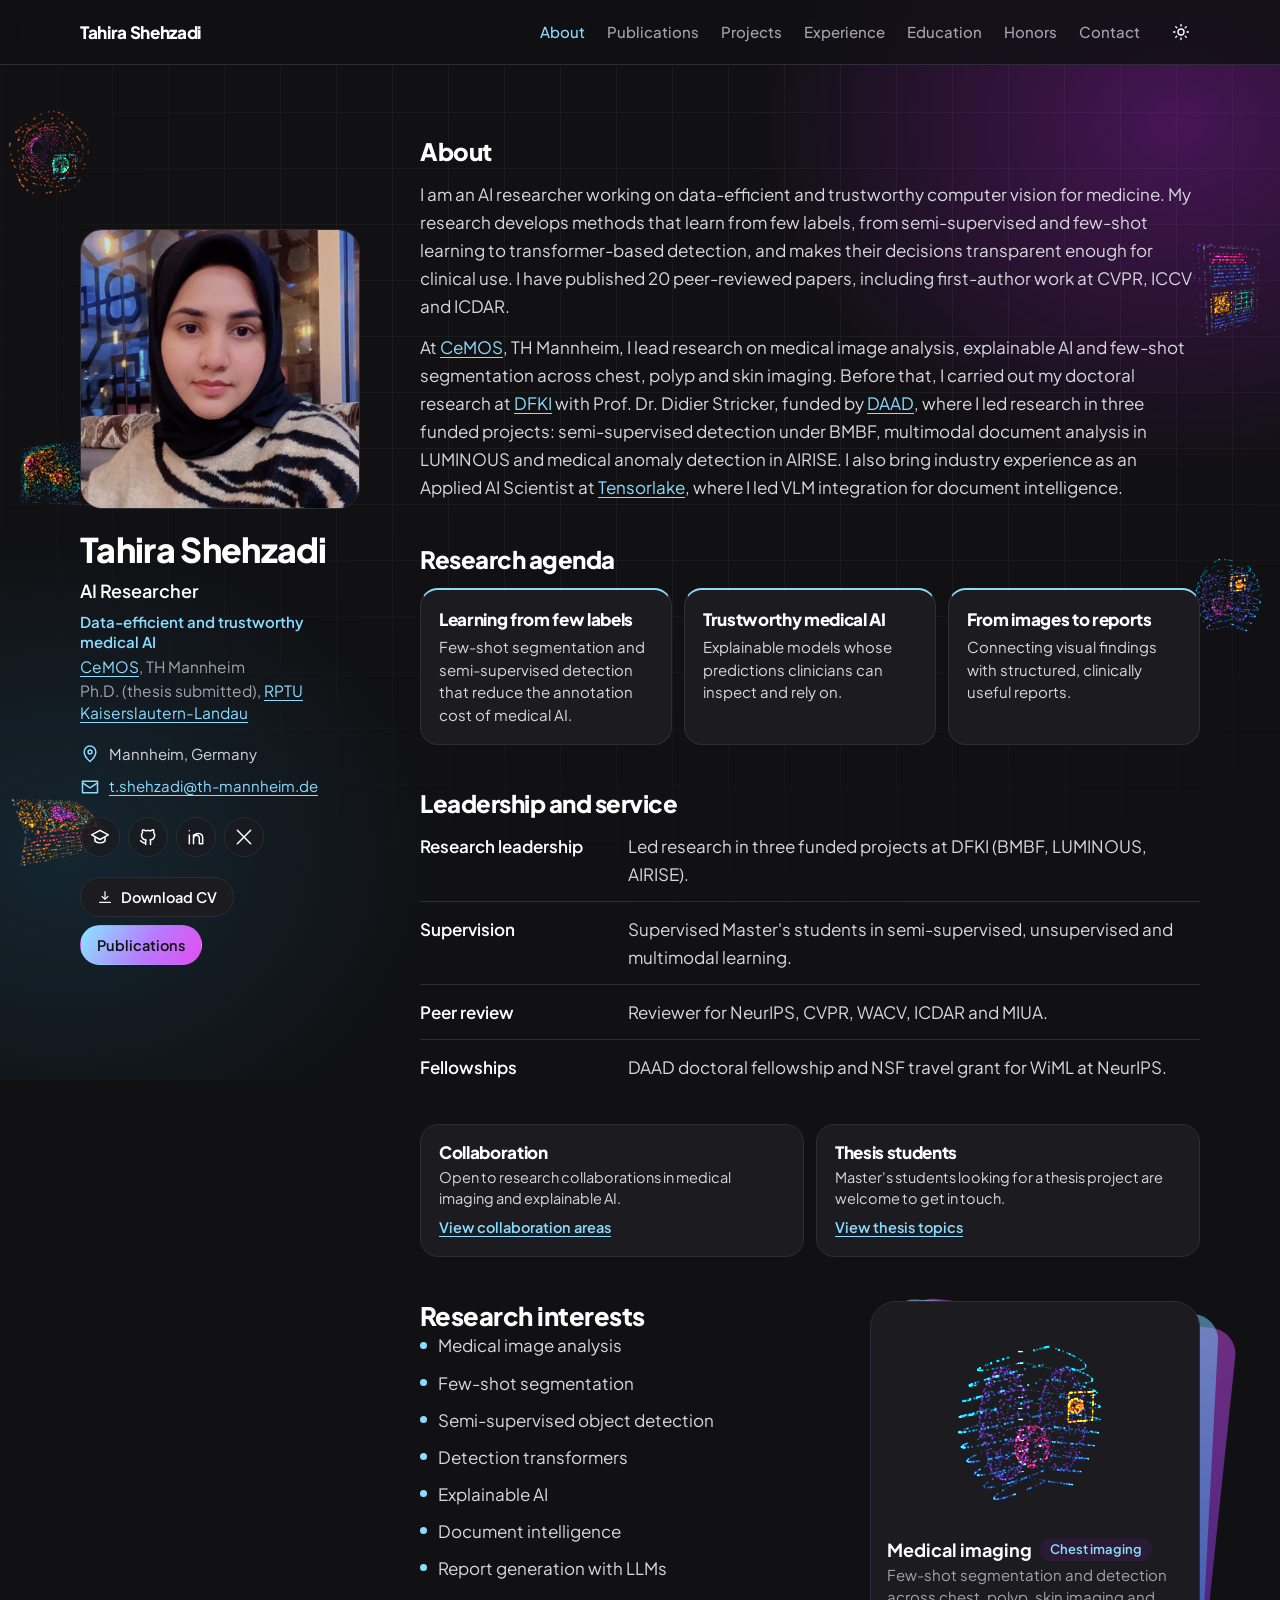
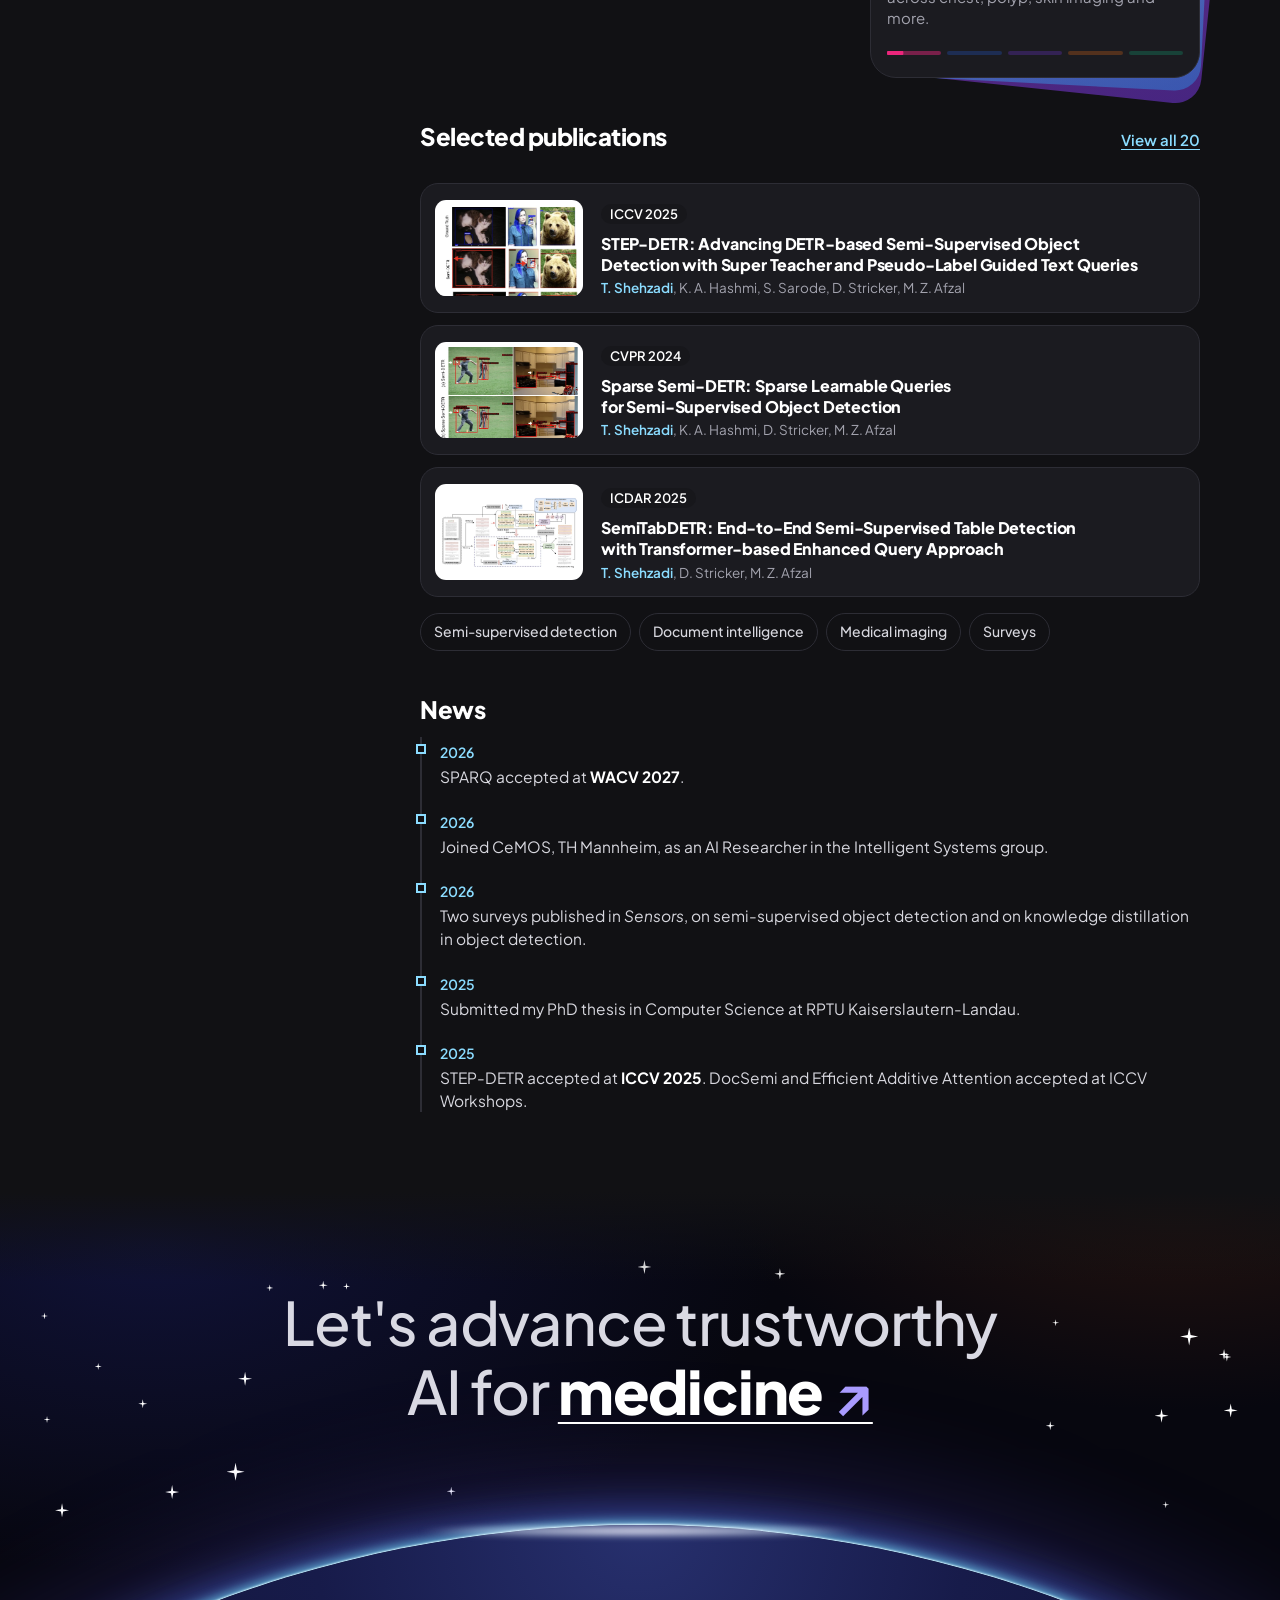
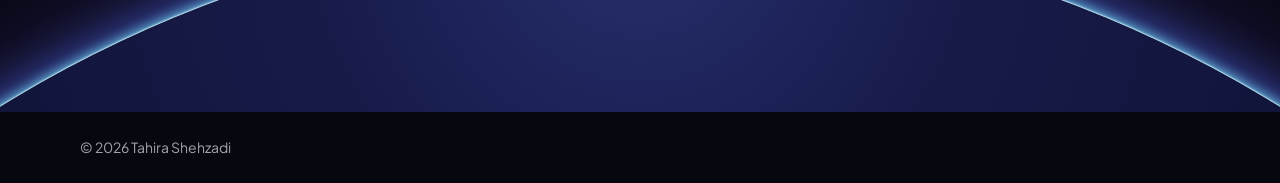
==== commit d7ebbe29: "Present profile as senior researcher Co-Authored-By: Claude Opus 5.5 <noreply@anthropic.com> Claude-" ====
--- a/index.html
+++ b/index.html
@@ -19,7 +19,7 @@
 <link rel="preconnect" href="https://fonts.googleapis.com">
 <link rel="preconnect" href="https://fonts.gstatic.com" crossorigin>
 <link rel="stylesheet" href="https://fonts.googleapis.com/css2?family=Plus+Jakarta+Sans:wght@400;500;600;700;800&display=swap">
-<link rel="stylesheet" href="style.css?v=20261123b">
+<link rel="stylesheet" href="style.css?v=20261124a">
 <script>(function(){var d=document.documentElement,t;d.classList.add('js');try{t=localStorage.getItem('theme-v3')}catch(e){}if(t!=='light')d.classList.add('dark')})();</script>
 </head>
 <body>
@@ -39,14 +39,26 @@
     <img class="avatar" src="assets/tahira.webp" alt="Portrait of Tahira Shehzadi" width="720" height="770">
     <h1 id="h-about" tabindex="-1">Tahira Shehzadi</h1>
     <p class="p-role">AI Researcher</p>
+    <p class="p-focus">Data-efficient and trustworthy medical AI</p>
     <p class="p-org"><a href="https://www.cemos.hs-mannheim.de/" target="_blank" rel="noopener">CeMOS</a>, TH Mannheim</p>
-    <p class="p-org">Ph.D. candidate, <a href="https://rptu.de/" target="_blank" rel="noopener">RPTU Kaiserslautern-Landau</a></p>
+    <p class="p-org">Ph.D. (thesis submitted), <a href="https://rptu.de/" target="_blank" rel="noopener">RPTU Kaiserslautern-Landau</a></p>
     <ul class="p-meta"><li><svg class="ico" viewBox="0 0 24 24" width="20" height="20" aria-hidden="true"><path d="M12 21s7-6.2 7-11.500a7 7 0 0 0-14 0C5 14.8 12 21 12 21z"/><circle cx="12" cy="9.5" r="2.3"/></svg><span>Mannheim, Germany</span></li><li><svg class="ico" viewBox="0 0 24 24" width="20" height="20" aria-hidden="true"><path d="M3 5h18v14H3z"/><path d="m3 7 9 6 9-6"/></svg><a href="mailto:t.shehzadi@th-mannheim.de">t.shehzadi@th-mannheim.de</a></li></ul>
     <div class="p-icons"><a href="https://scholar.google.com/citations?user=-QzlQU8AAAAJ&amp;hl=en" target="_blank" rel="noopener" aria-label="Google Scholar" title="Google Scholar"><svg class="ico" viewBox="0 0 24 24" width="20" height="20" aria-hidden="true"><path d="M12 4 2 9.5 12 15l10-5.5z"/><path d="M6 12.5V17c3.5 2.7 8.5 2.7 12 0v-4.5"/></svg></a><a href="https://github.com/tahirashehzadi" target="_blank" rel="noopener" aria-label="GitHub" title="GitHub"><svg class="ico" viewBox="0 0 24 24" width="20" height="20" aria-hidden="true"><path d="M9 19c-4 1.3-4-2-6-2.500M15 21v-3.300c0-1 .1-1.4-.5-2 2.8-.3 5.5-1.4 5.5-6a4.6 4.6 0 0 0-1.3-3.2 4.3 4.3 0 0 0-.1-3.200s-1-.3-3.4 1.300a11.6 11.6 0 0 0-6.2 0C6.6 3 5.6 3.3 5.6 3.300a4.3 4.3 0 0 0-.1 3.200A4.6 4.6 0 0 0 4.2 9.700c0 4.6 2.7 5.7 5.5 6-.6.6-.6 1.2-.5 2V21"/></svg></a><a href="https://www.linkedin.com/in/tahira45/" target="_blank" rel="noopener" aria-label="LinkedIn" title="LinkedIn"><svg class="ico" viewBox="0 0 24 24" width="20" height="20" aria-hidden="true"><path d="M4 9.500V20M4 4.500v.1M9 20v-10.500M9 14c0-5 7-5.5 7-.5V20h4v-7c0-6-6.5-6.5-11-3"/></svg></a><a href="https://x.com/tahira_31" target="_blank" rel="noopener" aria-label="X" title="X"><svg class="ico" viewBox="0 0 24 24" width="20" height="20" aria-hidden="true"><path d="m4 4 16 16M20 4 4 20"/></svg></a></div>
     <div class="p-actions"><a class="btn" href="assets/CV.pdf" target="_blank" rel="noopener" data-cv><svg class="ico" viewBox="0 0 24 24" width="16" height="16" aria-hidden="true"><path d="M12 4v11M7.5 11l4.5 4.5 4.5-4.500M4 20h16"/></svg>Download CV</a><a class="btn primary" href="#publications">Publications</a></div>
   </aside>
   <div class="profile-main">
-    <section class="block"><h2>About</h2><p>I work on robust, data-efficient visual perception: DETR-based object detection, semi-supervised learning and report generation with LLMs. My current work focuses on medical image analysis, explainable AI and few-shot segmentation. My first-author work has appeared at CVPR, ICCV and ICDAR.</p><p>I did my doctoral research at <a href="https://av.dfki.de/" target="_blank" rel="noopener">DFKI</a> with Prof. Dr. Didier Stricker, funded by <a href="https://www.daad.de/en/the-daad/who-we-are/" target="_blank" rel="noopener">DAAD</a>, leading work on semi-supervised detection, multimodal document layout analysis in the LUMINOUS project and medical anomaly detection in AIRISE. As an Applied AI Scientist at <a href="https://www.tensorlake.ai" target="_blank" rel="noopener">Tensorlake</a>, I built document intelligence systems and led VLM integration.</p><p>My long-term goal is agentic AI that can understand, reason and act on visual information.</p></section>
+    <section class="block"><h2>About</h2><p>I am an AI researcher working on data-efficient and trustworthy computer vision for medicine. My research develops methods that learn from few labels, from semi-supervised and few-shot learning to transformer-based detection, and makes their decisions transparent enough for clinical use. I have published 20 peer-reviewed papers, including first-author work at CVPR, ICCV and ICDAR.</p><p>At <a href="https://www.cemos.hs-mannheim.de/" target="_blank" rel="noopener">CeMOS</a>, TH Mannheim, I lead research on medical image analysis, explainable AI and few-shot segmentation across chest, polyp and skin imaging. Before that, I carried out my doctoral research at <a href="https://av.dfki.de/" target="_blank" rel="noopener">DFKI</a> with Prof. Dr. Didier Stricker, funded by <a href="https://www.daad.de/en/the-daad/who-we-are/" target="_blank" rel="noopener">DAAD</a>, where I led research in three funded projects: semi-supervised detection under BMBF, multimodal document analysis in LUMINOUS and medical anomaly detection in AIRISE. I also bring industry experience as an Applied AI Scientist at <a href="https://www.tensorlake.ai" target="_blank" rel="noopener">Tensorlake</a>, where I led VLM integration for document intelligence.</p></section>
+    <section class="block"><h2>Research agenda</h2><div class="agenda">
+      <article><h3>Learning from few labels</h3><p>Few-shot segmentation and semi-supervised detection that reduce the annotation cost of medical AI.</p></article>
+      <article><h3>Trustworthy medical AI</h3><p>Explainable models whose predictions clinicians can inspect and rely on.</p></article>
+      <article><h3>From images to reports</h3><p>Connecting visual findings with structured, clinically useful reports.</p></article>
+    </div></section>
+    <section class="block"><h2>Leadership and service</h2><ul class="lead-list">
+      <li><strong>Research leadership</strong><span>Led research in three funded projects at DFKI (BMBF, LUMINOUS, AIRISE).</span></li>
+      <li><strong>Supervision</strong><span>Supervised Master's students in semi-supervised, unsupervised and multimodal learning.</span></li>
+      <li><strong>Peer review</strong><span>Reviewer for NeurIPS, CVPR, WACV, ICDAR and MIUA.</span></li>
+      <li><strong>Fellowships</strong><span>DAAD doctoral fellowship and NSF travel grant for WiML at NeurIPS.</span></li>
+    </ul></section>
     <div class="connect-grid">
       <article><h2>Collaboration</h2><p>Open to research collaborations in medical imaging and explainable AI.</p><a href="#collaboration">View collaboration areas</a></article>
       <article><h2>Thesis students</h2><p>Master's students looking for a thesis project are welcome to get in touch.</p><a href="#thesis-topics">View thesis topics</a></article>
--- a/style.css
+++ b/style.css
@@ -336,3 +336,16 @@
   .avatar { width: min(220px, 62%); }
   .p-meta li, .p-icons, .p-actions { justify-content: center; }
 }
+
+/* Senior profile */
+.p-focus { margin-top: 6px; color: var(--accent); font-size: .9375rem; font-weight: 600; line-height: 1.35; }
+.agenda { display: grid; grid-template-columns: repeat(3, minmax(0, 1fr)); gap: 12px; }
+.agenda article { padding: 18px; background: var(--card); border: 1px solid var(--line); border-top: 2px solid var(--accent); border-radius: 18px; }
+.agenda h3 { margin-bottom: 6px; font-size: 1.0625rem; line-height: 1.3; }
+.agenda p { color: var(--text); font-size: .9375rem; line-height: 1.5; }
+.lead-list { display: grid; }
+.lead-list li { display: grid; grid-template-columns: 190px minmax(0, 1fr); gap: 18px; padding: 13px 0; border-top: 1px solid var(--line); }
+.lead-list li:first-child { border-top: 0; padding-top: 0; }
+.lead-list strong { color: var(--ink); font-weight: 600; }
+@media (max-width: 1100px) { .agenda { grid-template-columns: 1fr; } }
+@media (max-width: 560px) { .lead-list li { grid-template-columns: 1fr; gap: 2px; } }
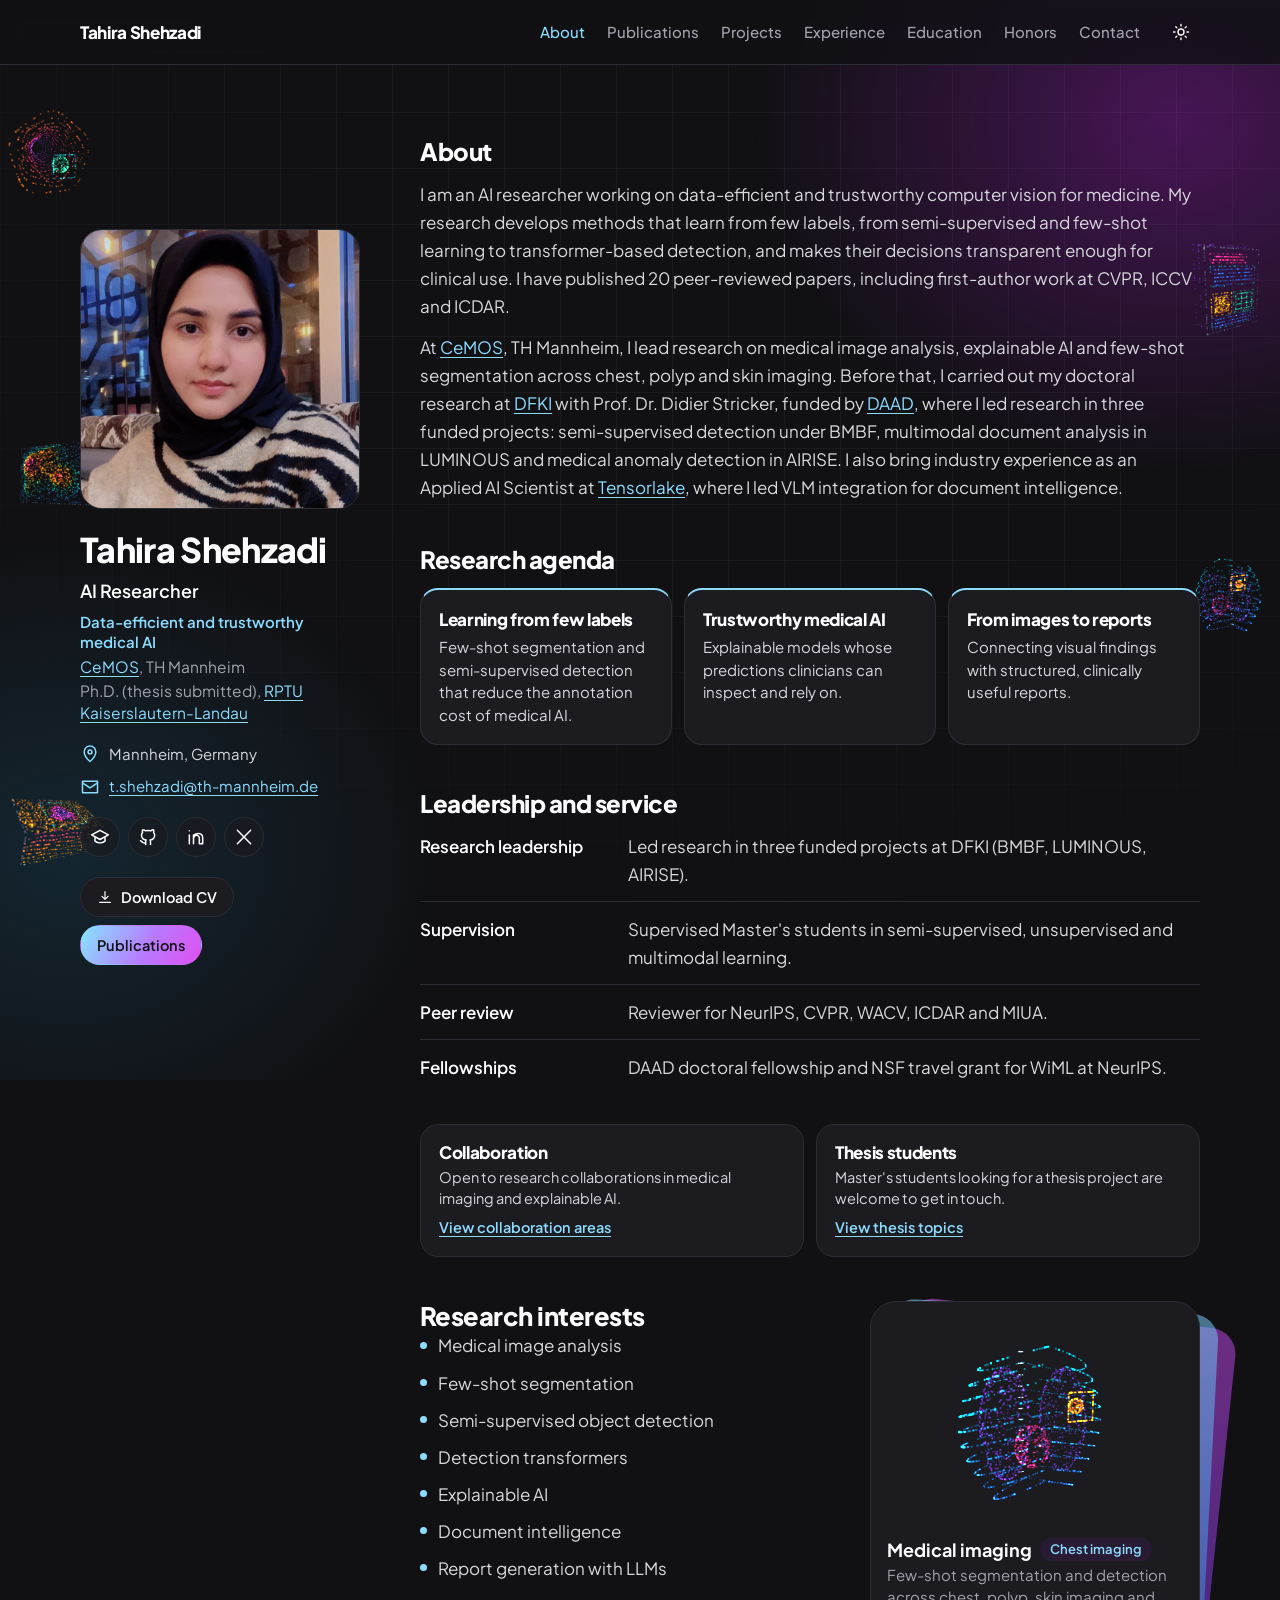
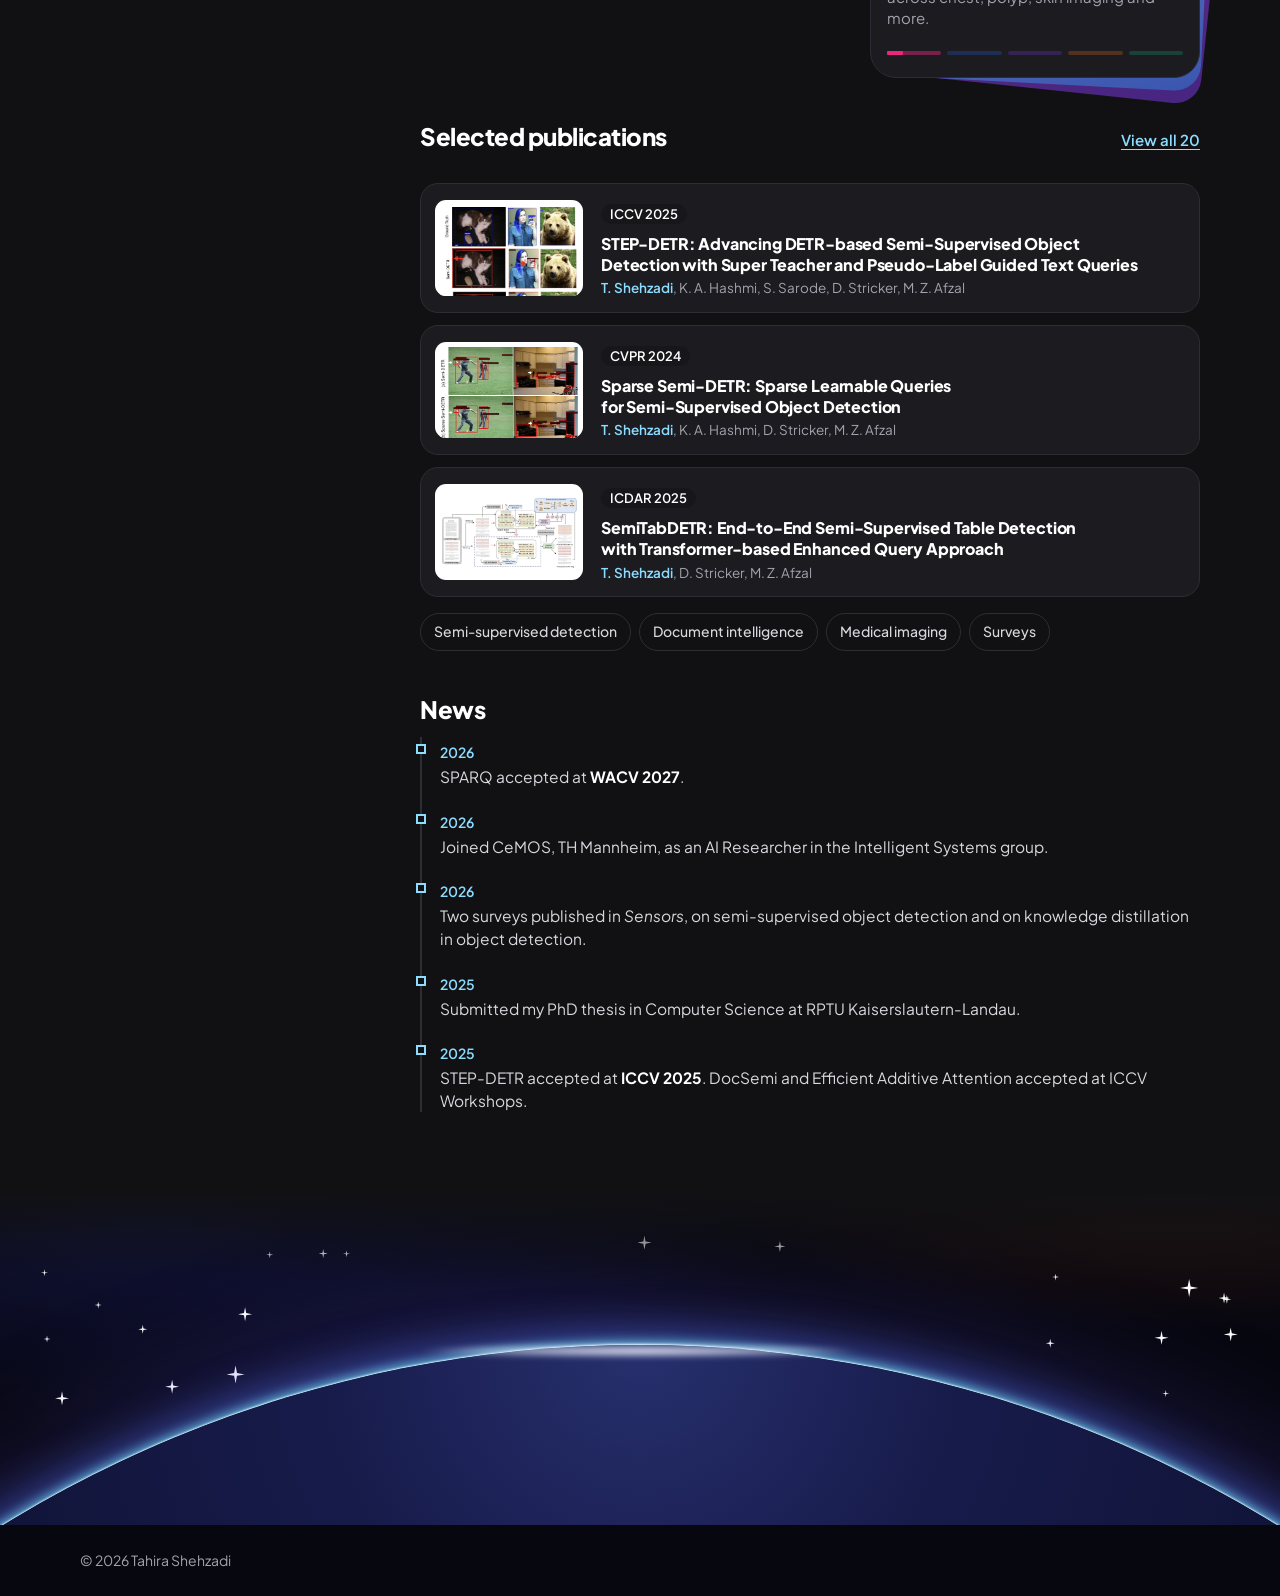
==== commit 673365a2: "Remove closing line from galaxy section Co-Authored-By: Claude Opus 5.5 <noreply@anthropic.com> Clau" ====
--- a/index.html
+++ b/index.html
@@ -19,7 +19,7 @@
 <link rel="preconnect" href="https://fonts.googleapis.com">
 <link rel="preconnect" href="https://fonts.gstatic.com" crossorigin>
 <link rel="stylesheet" href="https://fonts.googleapis.com/css2?family=Plus+Jakarta+Sans:wght@400;500;600;700;800&display=swap">
-<link rel="stylesheet" href="style.css?v=20261124a">
+<link rel="stylesheet" href="style.css?v=20261124b">
 <script>(function(){var d=document.documentElement,t;d.classList.add('js');try{t=localStorage.getItem('theme-v3')}catch(e){}if(t!=='light')d.classList.add('dark')})();</script>
 </head>
 <body>
@@ -305,7 +305,7 @@
 <a class="contact" href="https://www.cemos.hs-mannheim.de/" target="_blank" rel="noopener"><svg class="ico" viewBox="0 0 24 24" width="20" height="20" aria-hidden="true"><path d="M12 21s7-6.2 7-11.500a7 7 0 0 0-14 0C5 14.8 12 21 12 21z"/><circle cx="12" cy="9.5" r="2.3"/></svg><span><strong>Affiliation</strong><small>CeMOS, TH Mannheim, Germany</small></span></a>
 </div></div></section>
 </main>
-<section class="galaxy" aria-labelledby="galaxy-title"><div class="stars" aria-hidden="true"><i style="left:90.8%;top:59.4%;--s:7px;--d:0.1s;--t:4.6s"></i><i style="left:3.4%;top:43.0%;--s:7px;--d:0.6s;--t:6.9s"></i><i style="left:49.8%;top:13.0%;--s:14px;--d:2.2s;--t:3.7s"></i><i style="left:95.2%;top:30.1%;--s:11px;--d:5.8s;--t:4.5s"></i><i style="left:95.6%;top:40.6%;--s:14px;--d:1.1s;--t:5.2s"></i><i style="left:17.7%;top:52.0%;--s:18px;--d:1.9s;--t:6.4s"></i><i style="left:20.8%;top:17.7%;--s:7px;--d:2.6s;--t:5.5s"></i><i style="left:92.2%;top:26.0%;--s:18px;--d:2.0s;--t:4.8s"></i><i style="left:26.8%;top:17.4%;--s:7px;--d:4.2s;--t:6.4s"></i><i style="left:90.2%;top:41.6%;--s:14px;--d:1.0s;--t:6.9s"></i><i style="left:7.4%;top:32.8%;--s:7px;--d:1.0s;--t:4.3s"></i><i style="left:3.2%;top:23.1%;--s:7px;--d:3.2s;--t:7.0s"></i><i style="left:95.5%;top:30.8%;--s:9px;--d:0.2s;--t:4.4s"></i><i style="left:10.8%;top:39.8%;--s:9px;--d:4.1s;--t:5.5s"></i><i style="left:24.9%;top:17.0%;--s:9px;--d:5.4s;--t:5.1s"></i><i style="left:34.9%;top:56.6%;--s:9px;--d:5.4s;--t:5.9s"></i><i style="left:81.7%;top:44.0%;--s:9px;--d:3.3s;--t:5.0s"></i><i style="left:60.5%;top:14.6%;--s:11px;--d:0.7s;--t:5.7s"></i><i style="left:82.2%;top:24.4%;--s:7px;--d:2.0s;--t:5.9s"></i><i style="left:12.9%;top:56.3%;--s:14px;--d:4.8s;--t:7.0s"></i><i style="left:4.3%;top:59.8%;--s:14px;--d:1.2s;--t:5.9s"></i><i style="left:18.6%;top:34.5%;--s:14px;--d:5.7s;--t:5.0s"></i></div><div class="planet" aria-hidden="true"></div><div class="wrap galaxy-copy"><h2 id="galaxy-title">Let's advance trustworthy<br>AI for <a href="#contact">medicine <span aria-hidden="true">↗</span></a></h2></div></section>
+<section class="galaxy" aria-hidden="true"><div class="stars" aria-hidden="true"><i style="left:90.8%;top:59.4%;--s:7px;--d:0.1s;--t:4.6s"></i><i style="left:3.4%;top:43.0%;--s:7px;--d:0.6s;--t:6.9s"></i><i style="left:49.8%;top:13.0%;--s:14px;--d:2.2s;--t:3.7s"></i><i style="left:95.2%;top:30.1%;--s:11px;--d:5.8s;--t:4.5s"></i><i style="left:95.6%;top:40.6%;--s:14px;--d:1.1s;--t:5.2s"></i><i style="left:17.7%;top:52.0%;--s:18px;--d:1.9s;--t:6.4s"></i><i style="left:20.8%;top:17.7%;--s:7px;--d:2.6s;--t:5.5s"></i><i style="left:92.2%;top:26.0%;--s:18px;--d:2.0s;--t:4.8s"></i><i style="left:26.8%;top:17.4%;--s:7px;--d:4.2s;--t:6.4s"></i><i style="left:90.2%;top:41.6%;--s:14px;--d:1.0s;--t:6.9s"></i><i style="left:7.4%;top:32.8%;--s:7px;--d:1.0s;--t:4.3s"></i><i style="left:3.2%;top:23.1%;--s:7px;--d:3.2s;--t:7.0s"></i><i style="left:95.5%;top:30.8%;--s:9px;--d:0.2s;--t:4.4s"></i><i style="left:10.8%;top:39.8%;--s:9px;--d:4.1s;--t:5.5s"></i><i style="left:24.9%;top:17.0%;--s:9px;--d:5.4s;--t:5.1s"></i><i style="left:34.9%;top:56.6%;--s:9px;--d:5.4s;--t:5.9s"></i><i style="left:81.7%;top:44.0%;--s:9px;--d:3.3s;--t:5.0s"></i><i style="left:60.5%;top:14.6%;--s:11px;--d:0.7s;--t:5.7s"></i><i style="left:82.2%;top:24.4%;--s:7px;--d:2.0s;--t:5.9s"></i><i style="left:12.9%;top:56.3%;--s:14px;--d:4.8s;--t:7.0s"></i><i style="left:4.3%;top:59.8%;--s:14px;--d:1.2s;--t:5.9s"></i><i style="left:18.6%;top:34.5%;--s:14px;--d:5.7s;--t:5.0s"></i></div><div class="planet" aria-hidden="true"></div></section>
 <footer class="foot"><div class="wrap">© 2026 Tahira Shehzadi</div></footer>
 <dialog id="bib" aria-labelledby="bib-t"><div class="dlg-head"><h2 id="bib-t">BibTeX</h2><form method="dialog"><button class="chip-link">Close</button></form></div><pre id="bib-x" tabindex="0"></pre><button class="btn primary" type="button" id="bib-copy">Copy BibTeX</button></dialog>
 <script src="main.js?v=20261123b"></script>
--- a/style.css
+++ b/style.css
@@ -280,12 +280,12 @@
 @media (max-width: 520px) { .sel { grid-template-columns: 1fr; } .sel-img { height: 140px; } }
 
 /* Galaxy ending */
-.galaxy { position: relative; overflow: hidden; height: clamp(380px, 42vw, 520px); background: radial-gradient(70% 90% at 12% 10%, #101237, transparent 70%), radial-gradient(50% 60% at 92% 0%, #24130f, transparent 70%), #07070f; color: #d9d9e3; }
+.galaxy { position: relative; overflow: hidden; height: clamp(240px, 26vw, 340px); background: radial-gradient(70% 90% at 12% 10%, #101237, transparent 70%), radial-gradient(50% 60% at 92% 0%, #24130f, transparent 70%), #07070f; color: #d9d9e3; }
 .galaxy::before { content: ""; position: absolute; inset: 0 0 auto; z-index: 1; height: 90px; background: linear-gradient(var(--bg), transparent); pointer-events: none; }
 .stars { position: absolute; inset: 0; }
 .stars i { position: absolute; width: var(--s); height: var(--s); background: #fff; clip-path: polygon(50% 0, 58% 42%, 100% 50%, 58% 58%, 50% 100%, 42% 58%, 0 50%, 42% 42%); animation: twinkle var(--t) ease-in-out var(--d) infinite alternate; }
 @keyframes twinkle { from { opacity: .18; transform: scale(.72) rotate(0); } to { opacity: .95; transform: scale(1.08) rotate(24deg); } }
-.planet { position: absolute; left: 50%; top: 64%; width: max(1500px, 190vw); aspect-ratio: 1; margin-left: calc(max(1500px, 190vw) / -2); border-radius: 50%; background: radial-gradient(circle at 50% 0, #27306e 0, #171b4a 12%, #0d0f2c 34%); box-shadow: 0 -1px 2px #d9f7ff, 0 -3px 12px rgb(112 214 235 / .85), 0 -12px 42px rgb(88 124 255 / .5), 0 -40px 120px rgb(92 80 230 / .28); animation: planet-breathe 9s ease-in-out infinite alternate; }
+.planet { position: absolute; left: 50%; top: 46%; width: max(1500px, 190vw); aspect-ratio: 1; margin-left: calc(max(1500px, 190vw) / -2); border-radius: 50%; background: radial-gradient(circle at 50% 0, #27306e 0, #171b4a 12%, #0d0f2c 34%); box-shadow: 0 -1px 2px #d9f7ff, 0 -3px 12px rgb(112 214 235 / .85), 0 -12px 42px rgb(88 124 255 / .5), 0 -40px 120px rgb(92 80 230 / .28); animation: planet-breathe 9s ease-in-out infinite alternate; }
 .planet::before { content: ""; position: absolute; left: 50%; top: -2px; width: 24%; height: 16px; margin-left: -12%; border-radius: 50%; background: radial-gradient(50% 50% at 50% 50%, #f4eef8, rgb(205 225 245 / .55) 55%, transparent 76%); filter: blur(3px); animation: rim-sweep 12s ease-in-out infinite alternate; }
 @keyframes planet-breathe { to { filter: brightness(1.22); transform: translateY(-8px); } }
 @keyframes rim-sweep { from { transform: translateX(-7%) scaleX(.9); opacity: .78; } to { transform: translateX(7%) scaleX(1.06); opacity: 1; } }
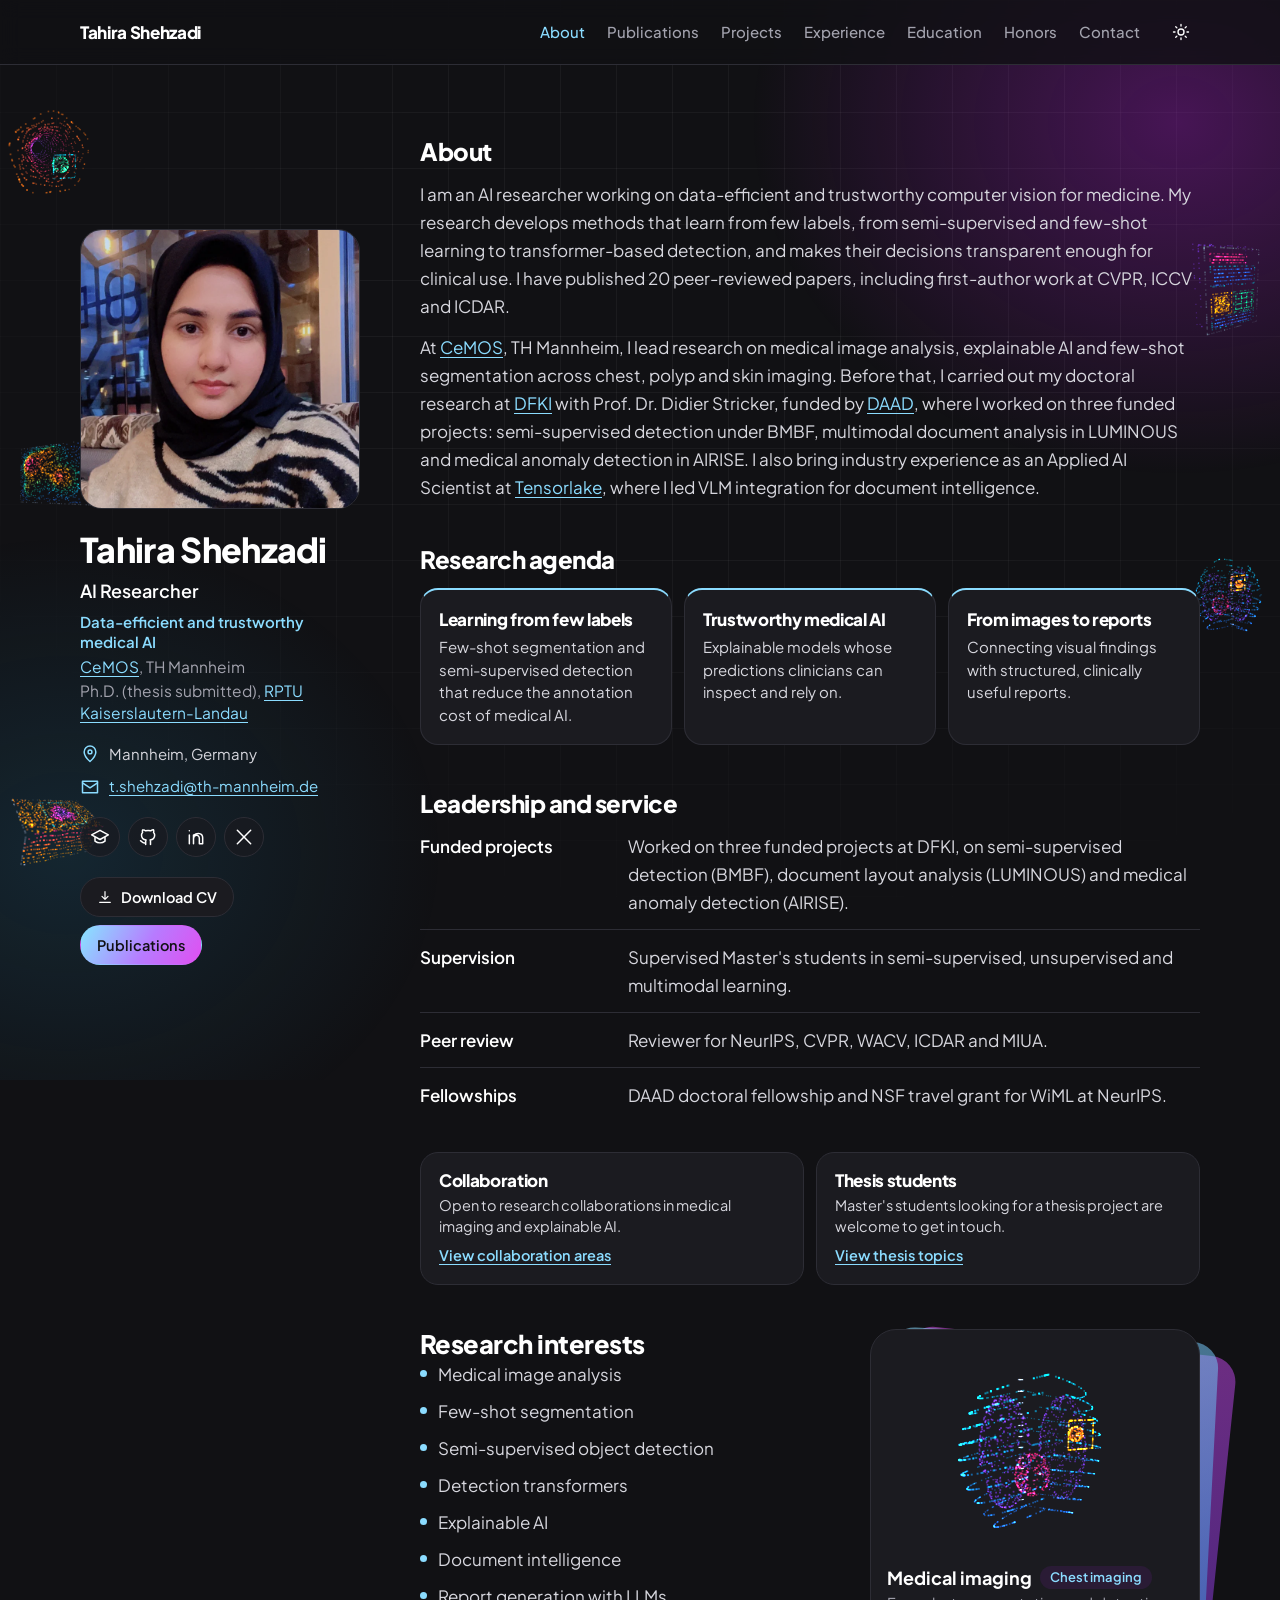
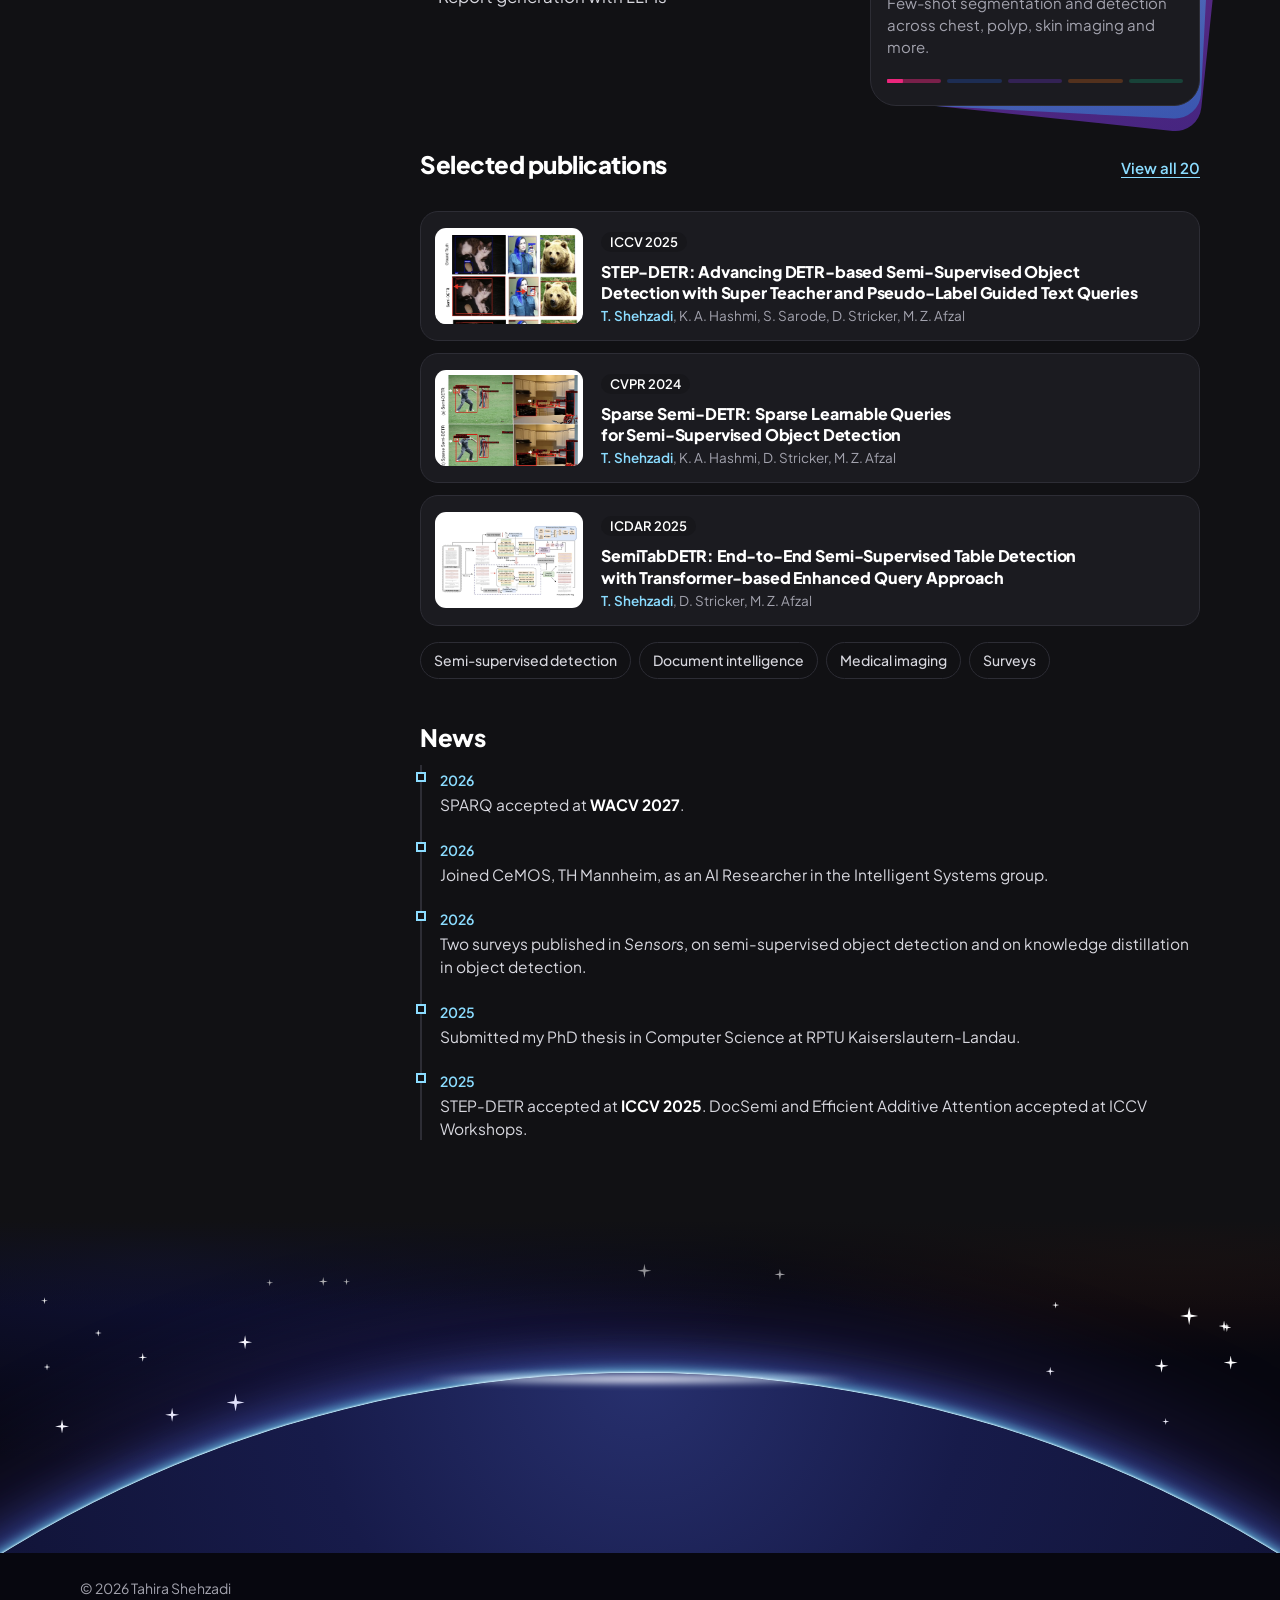
==== commit 5d708c64: "Correct funded projects wording Co-Authored-By: Claude Opus 5.5 <noreply@anthropic.com> Claude-Sessi" ====
--- a/index.html
+++ b/index.html
@@ -47,14 +47,14 @@
     <div class="p-actions"><a class="btn" href="assets/CV.pdf" target="_blank" rel="noopener" data-cv><svg class="ico" viewBox="0 0 24 24" width="16" height="16" aria-hidden="true"><path d="M12 4v11M7.5 11l4.5 4.5 4.5-4.500M4 20h16"/></svg>Download CV</a><a class="btn primary" href="#publications">Publications</a></div>
   </aside>
   <div class="profile-main">
-    <section class="block"><h2>About</h2><p>I am an AI researcher working on data-efficient and trustworthy computer vision for medicine. My research develops methods that learn from few labels, from semi-supervised and few-shot learning to transformer-based detection, and makes their decisions transparent enough for clinical use. I have published 20 peer-reviewed papers, including first-author work at CVPR, ICCV and ICDAR.</p><p>At <a href="https://www.cemos.hs-mannheim.de/" target="_blank" rel="noopener">CeMOS</a>, TH Mannheim, I lead research on medical image analysis, explainable AI and few-shot segmentation across chest, polyp and skin imaging. Before that, I carried out my doctoral research at <a href="https://av.dfki.de/" target="_blank" rel="noopener">DFKI</a> with Prof. Dr. Didier Stricker, funded by <a href="https://www.daad.de/en/the-daad/who-we-are/" target="_blank" rel="noopener">DAAD</a>, where I led research in three funded projects: semi-supervised detection under BMBF, multimodal document analysis in LUMINOUS and medical anomaly detection in AIRISE. I also bring industry experience as an Applied AI Scientist at <a href="https://www.tensorlake.ai" target="_blank" rel="noopener">Tensorlake</a>, where I led VLM integration for document intelligence.</p></section>
+    <section class="block"><h2>About</h2><p>I am an AI researcher working on data-efficient and trustworthy computer vision for medicine. My research develops methods that learn from few labels, from semi-supervised and few-shot learning to transformer-based detection, and makes their decisions transparent enough for clinical use. I have published 20 peer-reviewed papers, including first-author work at CVPR, ICCV and ICDAR.</p><p>At <a href="https://www.cemos.hs-mannheim.de/" target="_blank" rel="noopener">CeMOS</a>, TH Mannheim, I lead research on medical image analysis, explainable AI and few-shot segmentation across chest, polyp and skin imaging. Before that, I carried out my doctoral research at <a href="https://av.dfki.de/" target="_blank" rel="noopener">DFKI</a> with Prof. Dr. Didier Stricker, funded by <a href="https://www.daad.de/en/the-daad/who-we-are/" target="_blank" rel="noopener">DAAD</a>, where I worked on three funded projects: semi-supervised detection under BMBF, multimodal document analysis in LUMINOUS and medical anomaly detection in AIRISE. I also bring industry experience as an Applied AI Scientist at <a href="https://www.tensorlake.ai" target="_blank" rel="noopener">Tensorlake</a>, where I led VLM integration for document intelligence.</p></section>
     <section class="block"><h2>Research agenda</h2><div class="agenda">
       <article><h3>Learning from few labels</h3><p>Few-shot segmentation and semi-supervised detection that reduce the annotation cost of medical AI.</p></article>
       <article><h3>Trustworthy medical AI</h3><p>Explainable models whose predictions clinicians can inspect and rely on.</p></article>
       <article><h3>From images to reports</h3><p>Connecting visual findings with structured, clinically useful reports.</p></article>
     </div></section>
     <section class="block"><h2>Leadership and service</h2><ul class="lead-list">
-      <li><strong>Research leadership</strong><span>Led research in three funded projects at DFKI (BMBF, LUMINOUS, AIRISE).</span></li>
+      <li><strong>Funded projects</strong><span>Worked on three funded projects at DFKI, on semi-supervised detection (BMBF), document layout analysis (LUMINOUS) and medical anomaly detection (AIRISE).</span></li>
       <li><strong>Supervision</strong><span>Supervised Master's students in semi-supervised, unsupervised and multimodal learning.</span></li>
       <li><strong>Peer review</strong><span>Reviewer for NeurIPS, CVPR, WACV, ICDAR and MIUA.</span></li>
       <li><strong>Fellowships</strong><span>DAAD doctoral fellowship and NSF travel grant for WiML at NeurIPS.</span></li>
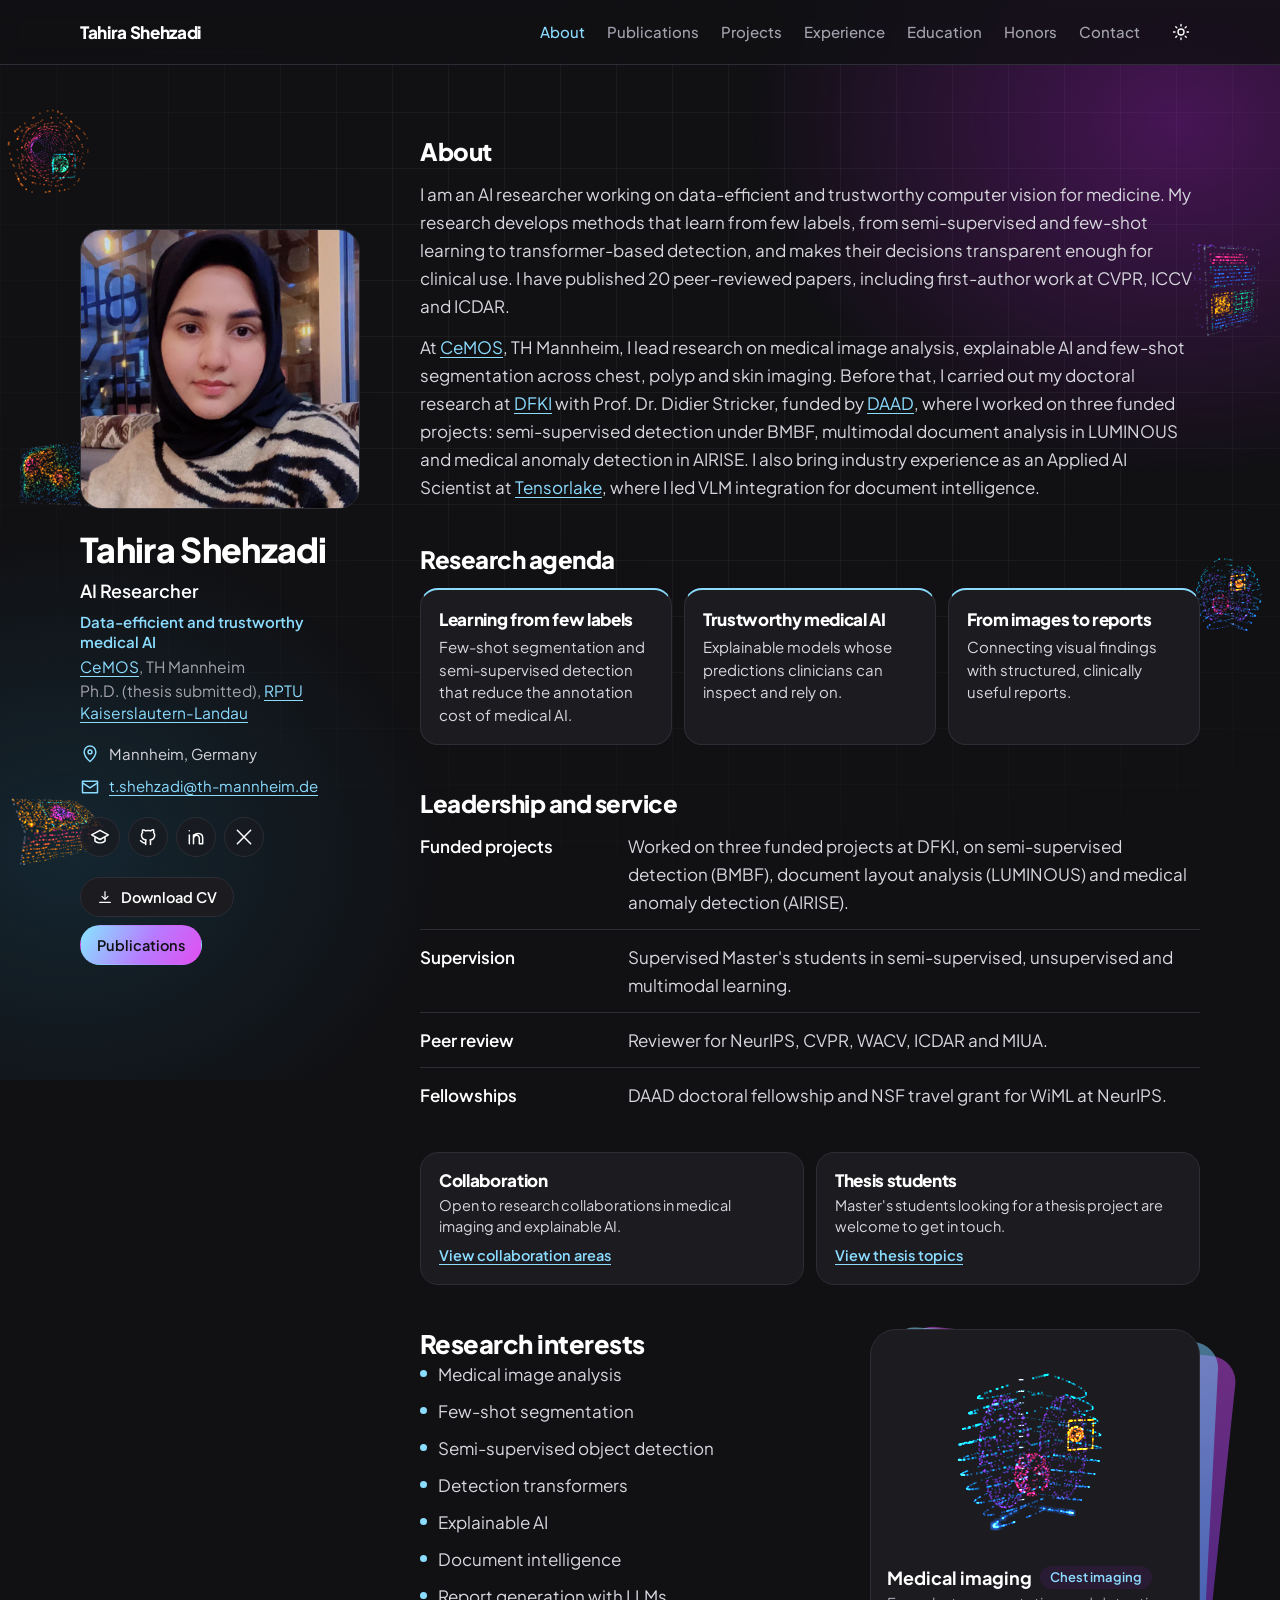
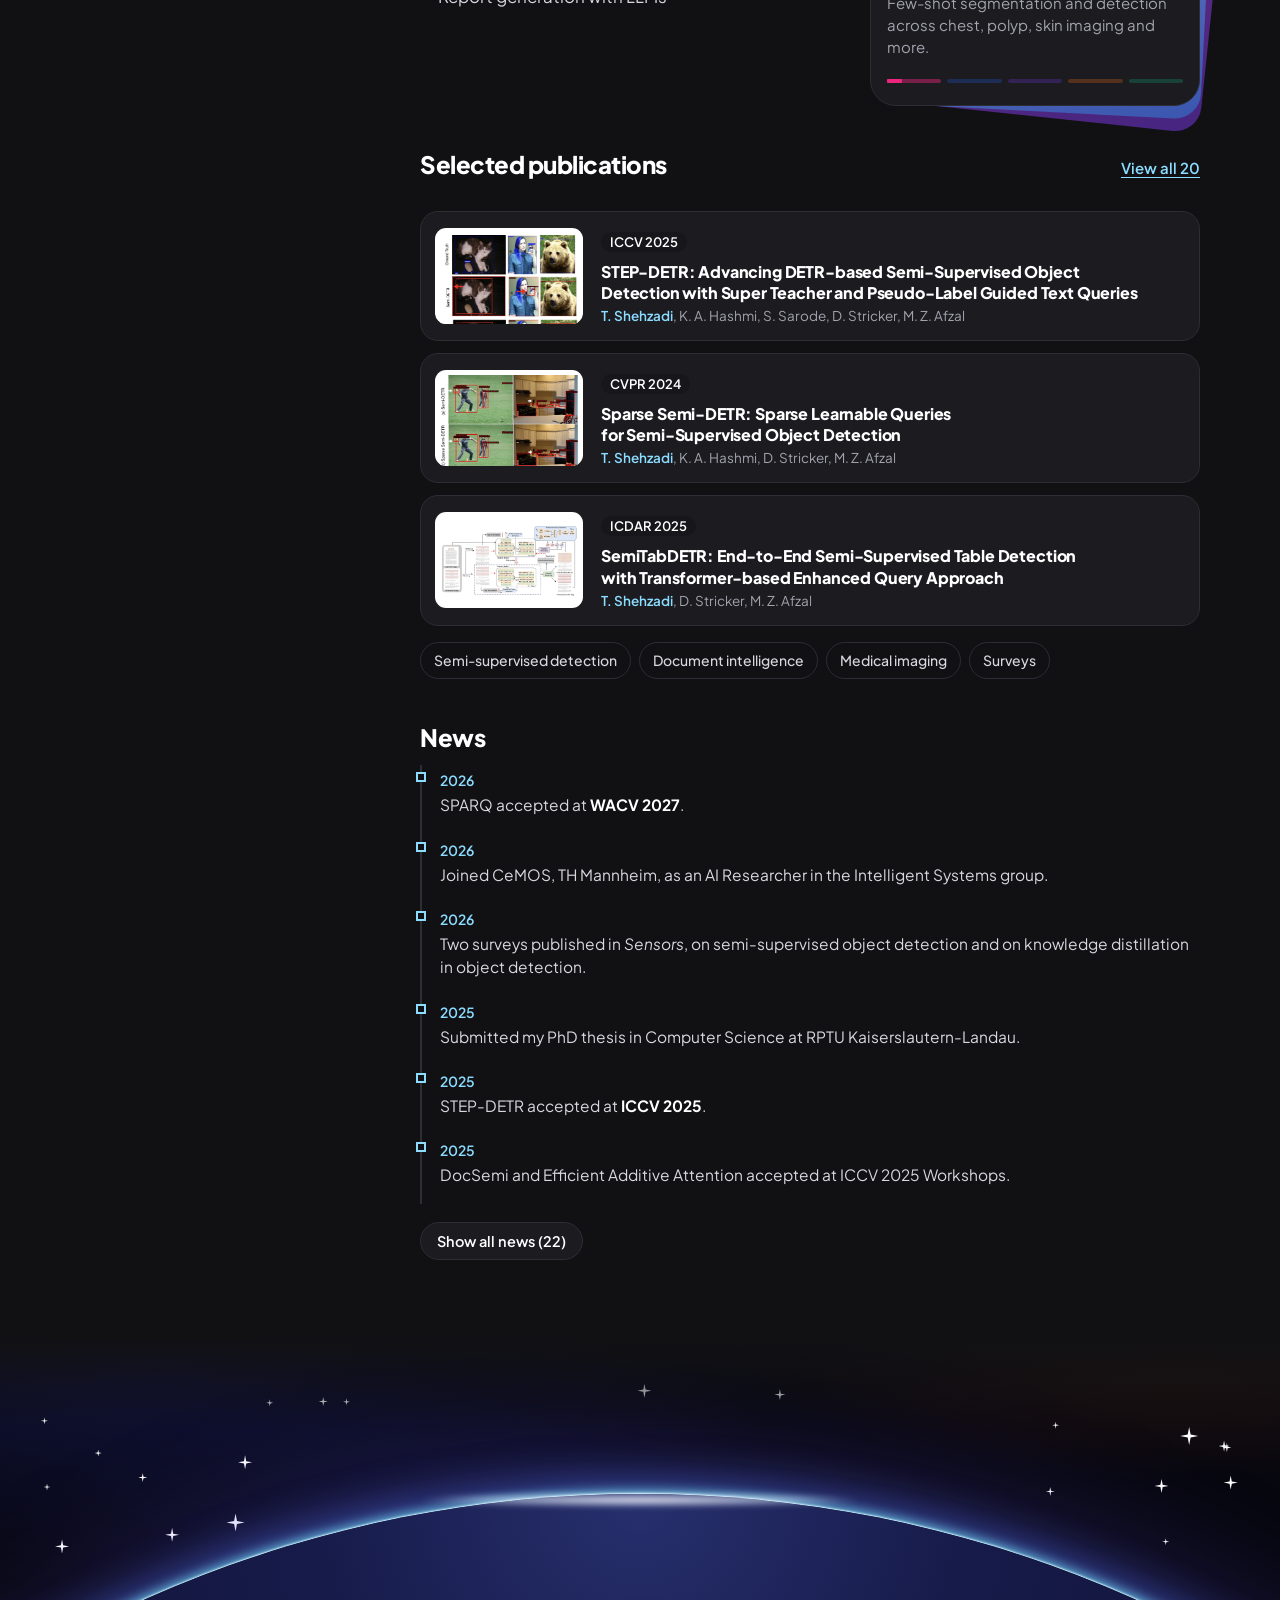
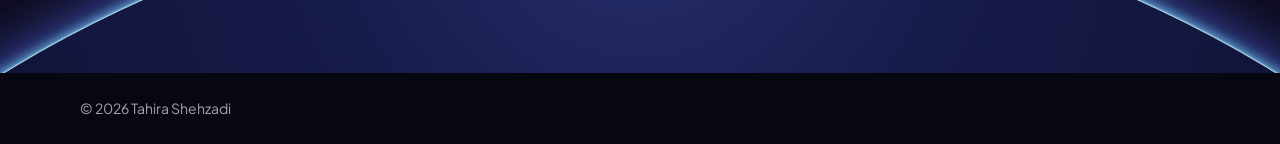
==== commit 51c9d3f1: "Add full news history Co-Authored-By: Claude Opus 5.5 <noreply@anthropic.com> Claude-Session: https:" ====
--- a/index.html
+++ b/index.html
@@ -19,7 +19,7 @@
 <link rel="preconnect" href="https://fonts.googleapis.com">
 <link rel="preconnect" href="https://fonts.gstatic.com" crossorigin>
 <link rel="stylesheet" href="https://fonts.googleapis.com/css2?family=Plus+Jakarta+Sans:wght@400;500;600;700;800&display=swap">
-<link rel="stylesheet" href="style.css?v=20261124b">
+<link rel="stylesheet" href="style.css?v=20261124c">
 <script>(function(){var d=document.documentElement,t;d.classList.add('js');try{t=localStorage.getItem('theme-v3')}catch(e){}if(t!=='light')d.classList.add('dark')})();</script>
 </head>
 <body>
@@ -65,7 +65,7 @@
     </div>
     <section class="block interests"><div><h2>Research interests</h2><ul class="int-list"><li>Medical image analysis</li><li>Few-shot segmentation</li><li>Semi-supervised object detection</li><li>Detection transformers</li><li>Explainable AI</li><li>Document intelligence</li><li>Report generation with LLMs</li></ul></div><figure class="cloud"><div class="cloud-card"><canvas id="cloud" role="img" aria-label="Colorful rotating 3D point cloud that changes between medical images, a document, a neural network, a model explanation and a written report"></canvas><figcaption><div id="cloud-copy"><div class="cloud-head"><strong id="cloud-title">Medical imaging</strong><span id="cloud-sub">Chest imaging</span></div><p id="cloud-text">Few-shot segmentation and detection across chest, polyp, skin imaging and more.</p></div><div class="cloud-tabs" role="group" aria-label="Choose a research area"><button type="button" data-cloud="0" data-title="Medical imaging" data-text="Few-shot segmentation and detection across chest, polyp, skin imaging and more." style="--tab:#ec267c" aria-label="Medical imaging"><i></i></button><button type="button" data-cloud="1" data-title="Document intelligence" data-text="Reading layouts, tables and fine details in complex documents." style="--tab:#2563eb" aria-label="Document intelligence"><i></i></button><button type="button" data-cloud="2" data-title="Detection transformers" data-text="DETR-based models that learn to detect objects from limited annotation." style="--tab:#7c3aed" aria-label="Detection transformers"><i></i></button><button type="button" data-cloud="3" data-title="Explainable AI" data-text="Making medical AI models transparent and understandable for clinicians." style="--tab:#f97316" aria-label="Explainable AI"><i></i></button><button type="button" data-cloud="4" data-title="Report generation" data-text="Using LLMs to turn visual findings into clear, structured reports." style="--tab:#10b981" aria-label="Report generation"><i></i></button></div></figcaption></div></figure></section>
     <section class="block"><div class="sel-head"><h2>Selected publications</h2><a href="#publications">View all 20</a></div><div class="sel-list"><article class="sel"><div class="sel-img"><img src="assets/step-detr.webp" alt="STEP-DETR figure" width="780" height="730" loading="lazy"></div><div><span class="badge">ICCV 2025</span><h3><a href="https://openaccess.thecvf.com/content/ICCV2025/papers/Shehzadi_STEP-DETR_Advancing_DETR-based_Semi-Supervised_Object_Detection_with_Super_Teacher_and_ICCV_2025_paper.pdf" target="_blank" rel="noopener">STEP-DETR: Advancing DETR-based Semi-Supervised Object Detection with Super Teacher and Pseudo-Label Guided Text Queries</a></h3><p><strong>T. Shehzadi</strong>, K. A. Hashmi, S. Sarode, D. Stricker, M. Z. Afzal</p></div></article><article class="sel"><div class="sel-img"><img src="assets/sparse-semi-detr.webp" alt="Sparse Semi-DETR figure" width="900" height="634" loading="lazy"></div><div><span class="badge">CVPR 2024</span><h3><a href="https://openaccess.thecvf.com/content/CVPR2024/papers/Shehzadi_Sparse_Semi-DETR_Sparse_Learnable_Queries_for_Semi-Supervised_Object_Detection_CVPR_2024_paper.pdf" target="_blank" rel="noopener">Sparse Semi-DETR: Sparse Learnable Queries for Semi-Supervised Object Detection</a></h3><p><strong>T. Shehzadi</strong>, K. A. Hashmi, D. Stricker, M. Z. Afzal</p></div></article><article class="sel"><div class="sel-img"><img src="assets/semitabdetr.webp" alt="SemiTabDETR figure" width="900" height="477" loading="lazy"></div><div><span class="badge">ICDAR 2025</span><h3><a href="https://link.springer.com/chapter/10.1007/978-3-032-04614-7_15" target="_blank" rel="noopener">SemiTabDETR: End-to-End Semi-Supervised Table Detection with Transformer-based Enhanced Query Approach</a></h3><p><strong>T. Shehzadi</strong>, D. Stricker, M. Z. Afzal</p></div></article></div><nav class="filters sel-topics" aria-label="Browse publications by topic"><a class="filter" href="#publications-semi">Semi-supervised detection</a><a class="filter" href="#publications-documents">Document intelligence</a><a class="filter" href="#publications-medical">Medical imaging</a><a class="filter" href="#publications-surveys">Surveys</a></nav></section>
-    <section class="block recent"><h2>News</h2><ol><li><time>2026</time><p>SPARQ accepted at <strong>WACV 2027</strong>.</p></li><li><time>2026</time><p>Joined CeMOS, TH Mannheim, as an AI Researcher in the Intelligent Systems group.</p></li><li><time>2026</time><p>Two surveys published in <em>Sensors</em>, on semi-supervised object detection and on knowledge distillation in object detection.</p></li><li><time>2025</time><p>Submitted my PhD thesis in Computer Science at RPTU Kaiserslautern-Landau.</p></li><li><time>2025</time><p>STEP-DETR accepted at <strong>ICCV 2025</strong>. DocSemi and Efficient Additive Attention accepted at ICCV Workshops.</p></li></ol></section>
+    <section class="block recent"><h2>News</h2><ol id="news"><li><time>2026</time><p>SPARQ accepted at <strong>WACV 2027</strong>.</p></li><li><time>2026</time><p>Joined CeMOS, TH Mannheim, as an AI Researcher in the Intelligent Systems group.</p></li><li><time>2026</time><p>Two surveys published in <em>Sensors</em>, on semi-supervised object detection and on knowledge distillation in object detection.</p></li><li><time>2025</time><p>Submitted my PhD thesis in Computer Science at RPTU Kaiserslautern-Landau.</p></li><li><time>2025</time><p>STEP-DETR accepted at <strong>ICCV 2025</strong>.</p></li><li><time>2025</time><p>DocSemi and Efficient Additive Attention accepted at ICCV 2025 Workshops.</p></li><li><time>2025</time><p>Survey "Object Detection with Transformers: A Review" published in <em>Sensors</em>.</p></li><li><time>2025</time><p>SemiTabDETR accepted at <strong>ICDAR 2025</strong>.</p></li><li><time>2025</time><p>FD-SSD accepted at MIUA 2025.</p></li><li><time>2025</time><p>Classroom-inspired multi-mentor distillation accepted at IntelliSys 2025.</p></li><li><time>2025</time><p>Joined Tensorlake as an Applied AI Scientist.</p></li><li><time>2024</time><p>Received an NSF travel grant for the WiML Workshop at NeurIPS 2024.</p></li><li><time>2024</time><p>Sparse Semi-DETR accepted at <strong>CVPR 2024</strong>.</p></li><li><time>2024</time><p>Two papers accepted at <strong>ICDAR 2024</strong>, on hybrid document layout analysis and on semi-supervised table detection with semantic aligned matching.</p></li><li><time>2024</time><p>Two papers accepted at ICDAR 2024 Workshops, on bank check security and on unsupervised document layout analysis (UnSupDLA).</p></li><li><time>2024</time><p>Semi-supervised table detection with modulated object queries published in <em>IJDAR</em>.</p></li><li><time>2023</time><p>Semi-supervised table detection with deformable transformers accepted at <strong>ICDAR 2023</strong>.</p></li><li><time>2022</time><p>Mask-aware semi-supervised object detection in floor plans published in <em>Applied Sciences</em>.</p></li><li><time>2021</time><p>Started my PhD at DFKI and RPTU Kaiserslautern-Landau with a DAAD fellowship.</p></li><li><time>2021</time><p>Two papers published at IRASE, on traffic analysis at intersections and on protein active site prediction.</p></li><li><time>2020</time><p>Completed my M.S. in Computer Science at PIEAS with a merit-based fellowship.</p></li><li><time>2020</time><p>Cancer transcriptome predictor published at RAEE &amp; CS.</p></li></ol><button class="btn news-more" type="button" id="news-more" aria-controls="news" aria-expanded="false">Show all news (22)</button></section>
   </div>
 </div></div>
 </section>
@@ -308,6 +308,6 @@
 <section class="galaxy" aria-hidden="true"><div class="stars" aria-hidden="true"><i style="left:90.8%;top:59.4%;--s:7px;--d:0.1s;--t:4.6s"></i><i style="left:3.4%;top:43.0%;--s:7px;--d:0.6s;--t:6.9s"></i><i style="left:49.8%;top:13.0%;--s:14px;--d:2.2s;--t:3.7s"></i><i style="left:95.2%;top:30.1%;--s:11px;--d:5.8s;--t:4.5s"></i><i style="left:95.6%;top:40.6%;--s:14px;--d:1.1s;--t:5.2s"></i><i style="left:17.7%;top:52.0%;--s:18px;--d:1.9s;--t:6.4s"></i><i style="left:20.8%;top:17.7%;--s:7px;--d:2.6s;--t:5.5s"></i><i style="left:92.2%;top:26.0%;--s:18px;--d:2.0s;--t:4.8s"></i><i style="left:26.8%;top:17.4%;--s:7px;--d:4.2s;--t:6.4s"></i><i style="left:90.2%;top:41.6%;--s:14px;--d:1.0s;--t:6.9s"></i><i style="left:7.4%;top:32.8%;--s:7px;--d:1.0s;--t:4.3s"></i><i style="left:3.2%;top:23.1%;--s:7px;--d:3.2s;--t:7.0s"></i><i style="left:95.5%;top:30.8%;--s:9px;--d:0.2s;--t:4.4s"></i><i style="left:10.8%;top:39.8%;--s:9px;--d:4.1s;--t:5.5s"></i><i style="left:24.9%;top:17.0%;--s:9px;--d:5.4s;--t:5.1s"></i><i style="left:34.9%;top:56.6%;--s:9px;--d:5.4s;--t:5.9s"></i><i style="left:81.7%;top:44.0%;--s:9px;--d:3.3s;--t:5.0s"></i><i style="left:60.5%;top:14.6%;--s:11px;--d:0.7s;--t:5.7s"></i><i style="left:82.2%;top:24.4%;--s:7px;--d:2.0s;--t:5.9s"></i><i style="left:12.9%;top:56.3%;--s:14px;--d:4.8s;--t:7.0s"></i><i style="left:4.3%;top:59.8%;--s:14px;--d:1.2s;--t:5.9s"></i><i style="left:18.6%;top:34.5%;--s:14px;--d:5.7s;--t:5.0s"></i></div><div class="planet" aria-hidden="true"></div></section>
 <footer class="foot"><div class="wrap">© 2026 Tahira Shehzadi</div></footer>
 <dialog id="bib" aria-labelledby="bib-t"><div class="dlg-head"><h2 id="bib-t">BibTeX</h2><form method="dialog"><button class="chip-link">Close</button></form></div><pre id="bib-x" tabindex="0"></pre><button class="btn primary" type="button" id="bib-copy">Copy BibTeX</button></dialog>
-<script src="main.js?v=20261123b"></script>
+<script src="main.js?v=20261124c"></script>
 </body>
 </html>
--- a/style.css
+++ b/style.css
@@ -349,3 +349,8 @@
 .lead-list strong { color: var(--ink); font-weight: 600; }
 @media (max-width: 1100px) { .agenda { grid-template-columns: 1fr; } }
 @media (max-width: 560px) { .lead-list li { grid-template-columns: 1fr; gap: 2px; } }
+
+/* News list */
+.news-more { display: none; margin-top: 18px; min-height: 38px; padding: 6px 16px; font-size: .9063rem; }
+.js .news-more { display: inline-flex; }
+.js #news:not(.all) li:nth-child(n+7) { display: none; }
